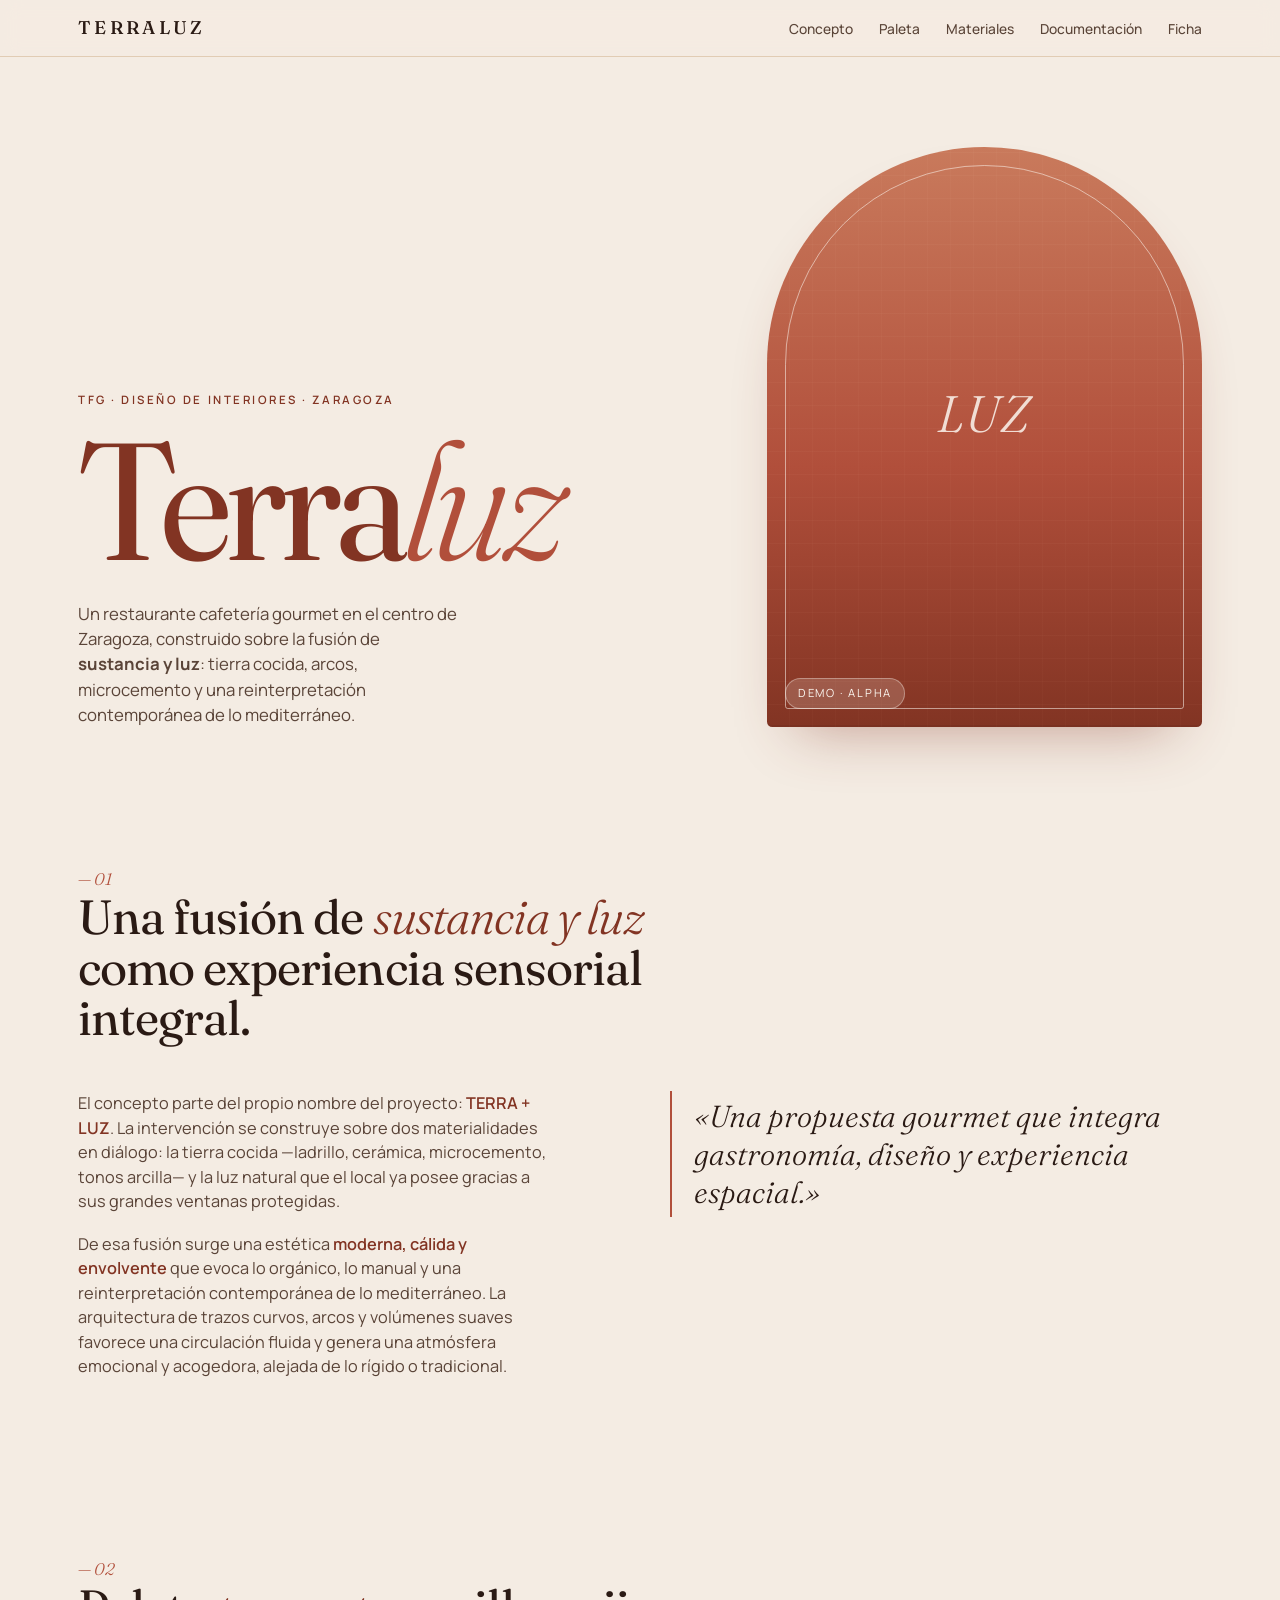
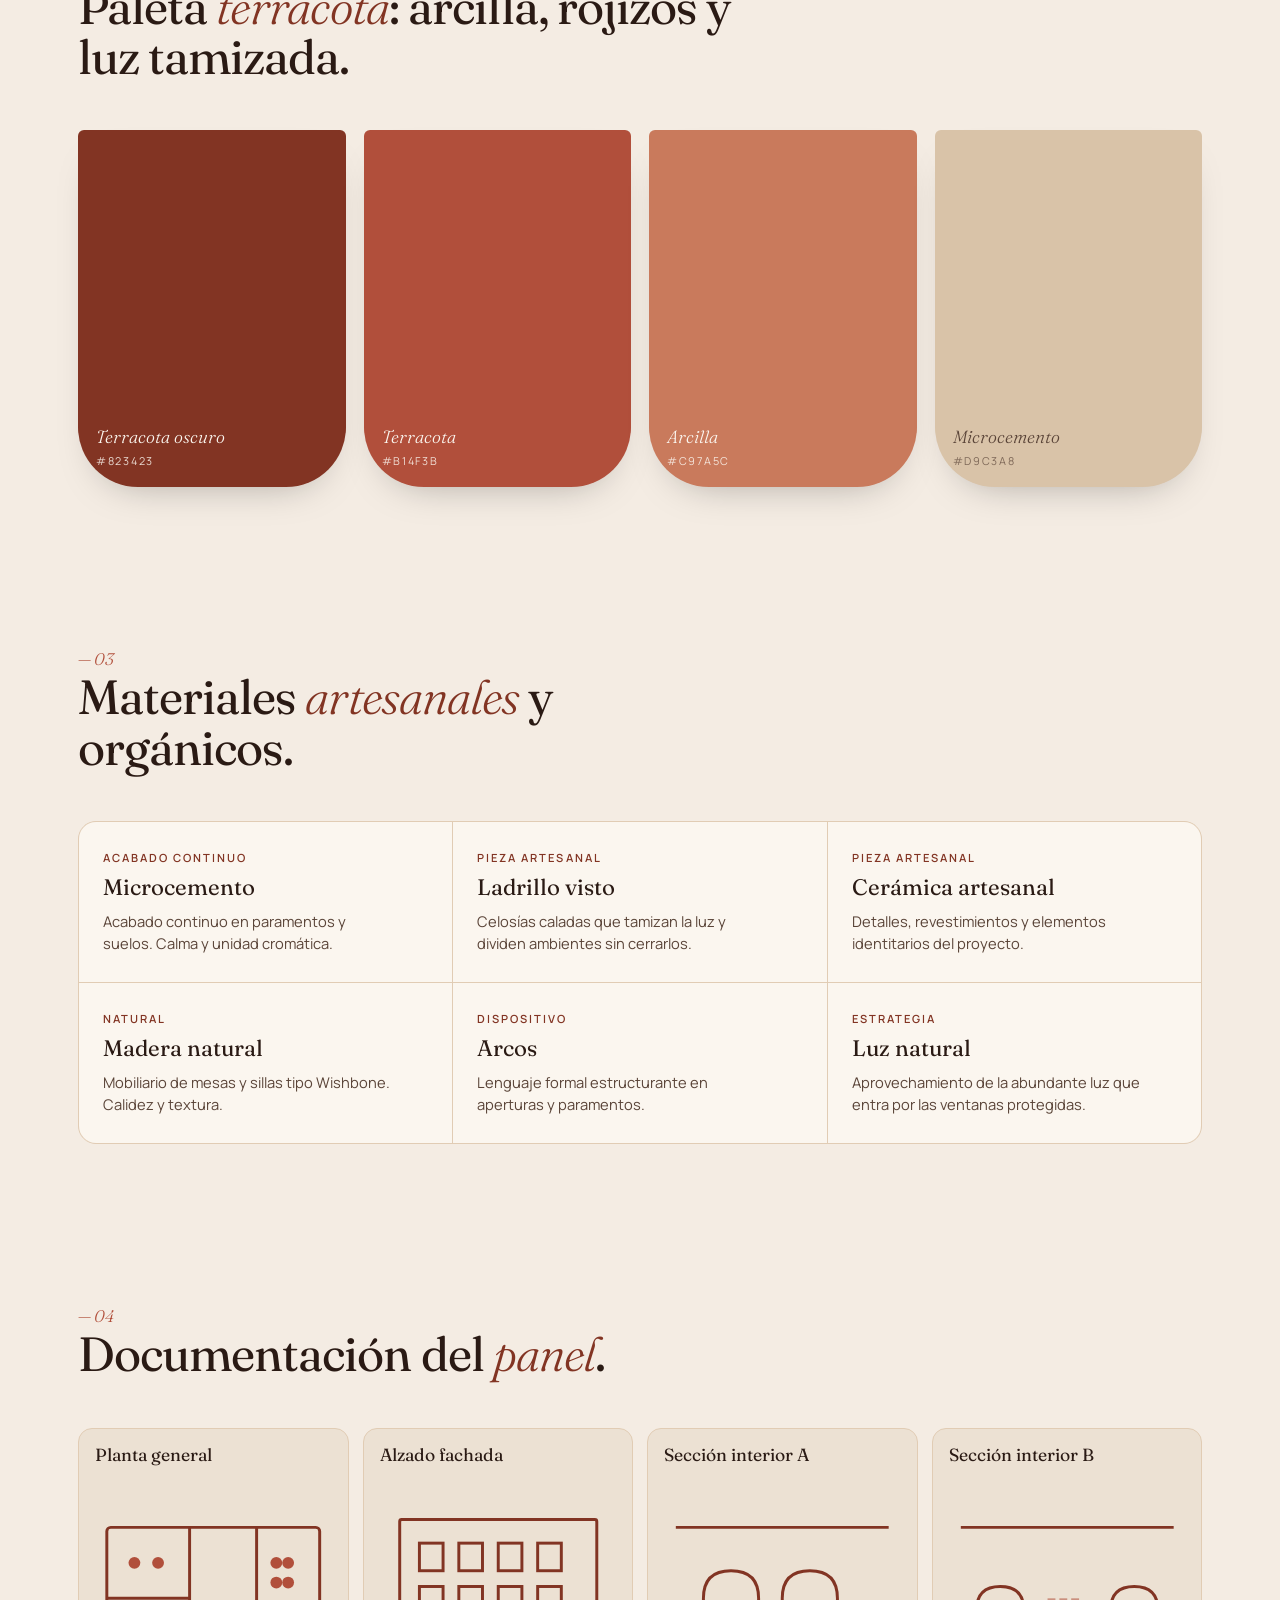
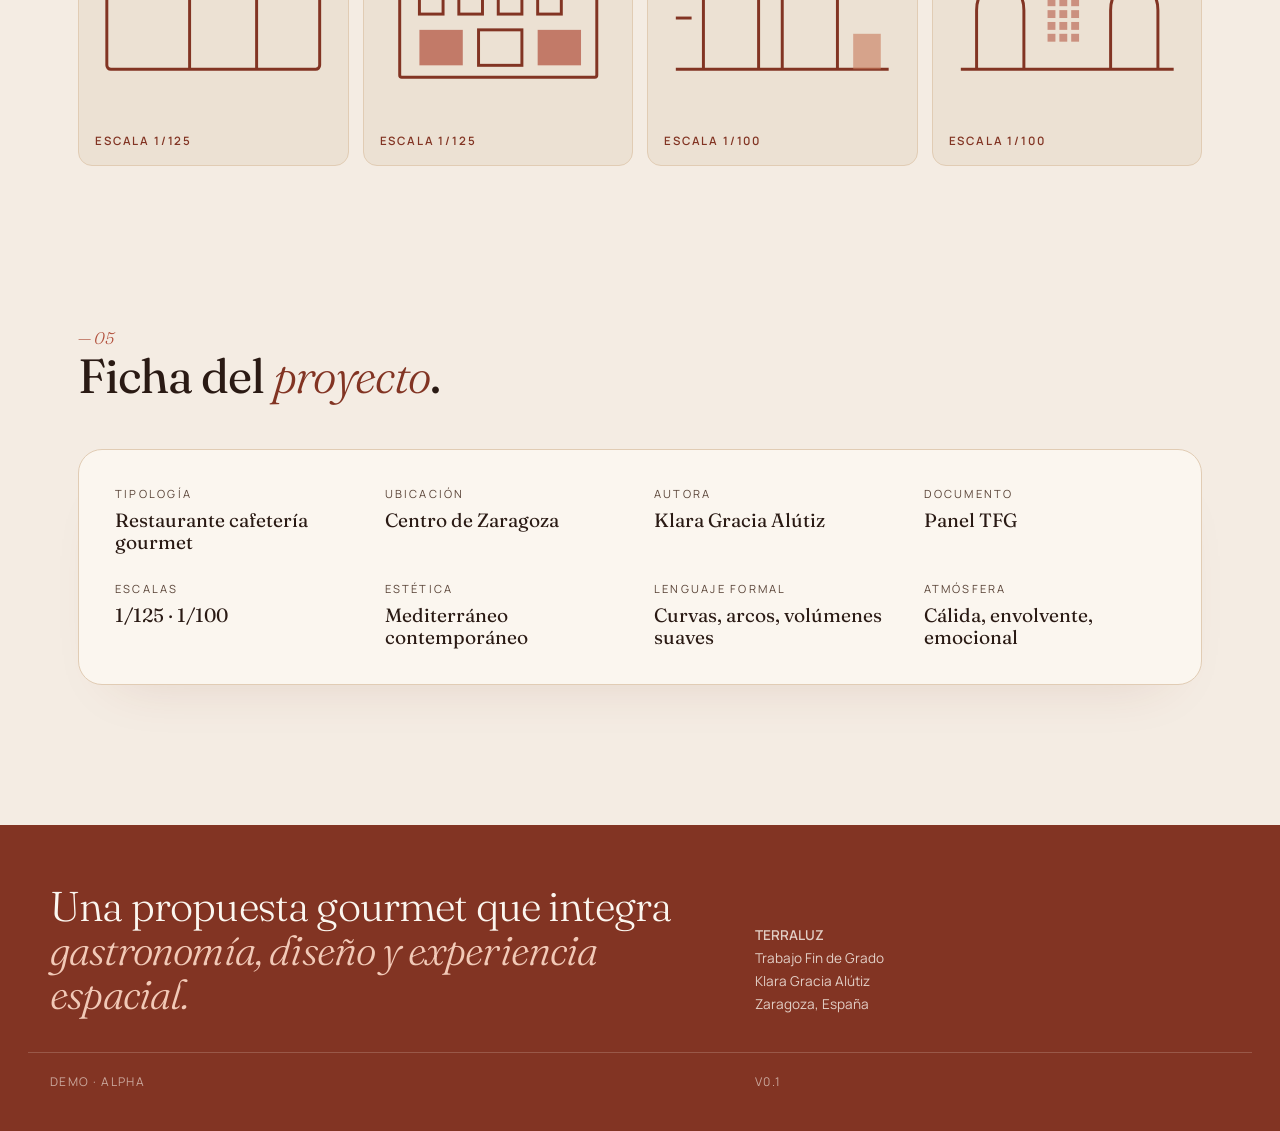
==== index.html @ ae85d013 "Create index.html" ====
<!doctype html>
<html lang="es">
<head>
<meta charset="utf-8" />
<meta name="viewport" content="width=device-width,initial-scale=1" />
<title>TERRALUZ — Restaurante cafetería gourmet · Zaragoza</title>
<link rel="preconnect" href="https://fonts.googleapis.com">
<link rel="preconnect" href="https://fonts.gstatic.com" crossorigin>
<link href="https://fonts.googleapis.com/css2?family=Fraunces:opsz,wght,SOFT@9..144,300..900,30..100&family=Manrope:wght@300..700&display=swap" rel="stylesheet">
<style>
  :root{
    --bg: #f4ece3;
    --bg-2: #ece1d3;
    --paper: #fbf6ef;
    --terracota: #b14f3b;
    --terracota-dark: #823423;
    --arcilla: #c97a5c;
    --beige: #d9c3a8;
    --tinta: #2a1a14;
    --tinta-soft: #5a4438;
    --linea: #e1ccb4;
    --madera: #a07550;
  }
  *{box-sizing:border-box;margin:0;padding:0}
  html,body{background:var(--bg);color:var(--tinta);font-family:'Manrope',sans-serif;line-height:1.5;-webkit-font-smoothing:antialiased}
  body{
    background:
      radial-gradient(1100px 600px at 85% -10%, rgba(177,79,59,.18), transparent 60%),
      radial-gradient(900px 600px at -10% 110%, rgba(201,122,92,.22), transparent 55%),
      var(--bg);
    min-height:100vh;
  }
  .display{font-family:'Fraunces',serif;font-optical-sizing:auto;font-weight:400;letter-spacing:-0.01em}
  .eyebrow{font-family:'Manrope',sans-serif;text-transform:uppercase;letter-spacing:.22em;font-size:.72rem;color:var(--terracota-dark);font-weight:600}
 
  /* ---------- NAV ---------- */
  nav{
    position:sticky;top:0;z-index:20;
    backdrop-filter:saturate(140%) blur(10px);
    background:rgba(244,236,227,.7);
    border-bottom:1px solid var(--linea);
  }
  nav .row{
    max-width:1180px;margin:0 auto;padding:14px 28px;
    display:flex;align-items:center;justify-content:space-between;gap:24px;
  }
  nav .mark{font-family:'Fraunces',serif;font-weight:500;font-size:1.15rem;letter-spacing:.18em}
  nav ul{display:flex;list-style:none;gap:26px;flex-wrap:wrap}
  nav a{color:var(--tinta-soft);text-decoration:none;font-size:.86rem;font-weight:500;transition:color .2s}
  nav a:hover{color:var(--terracota-dark)}
 
  /* ---------- HERO ---------- */
  header.hero{
    max-width:1180px;margin:0 auto;padding:90px 28px 60px;
    display:grid;grid-template-columns:1.3fr .9fr;gap:60px;align-items:end;
  }
  header.hero .left .eyebrow{margin-bottom:18px;display:inline-block}
  header.hero h1{
    font-family:'Fraunces',serif;
    font-variation-settings:"opsz" 144,"SOFT" 30;
    font-weight:400;
    font-size:clamp(4.2rem, 13vw, 11rem);
    line-height:.88;
    letter-spacing:-0.03em;
    color:var(--terracota-dark);
  }
  header.hero h1 .italic{font-style:italic;font-weight:300;color:var(--terracota)}
  header.hero p.lead{
    margin-top:28px;max-width:38ch;color:var(--tinta-soft);font-size:1.05rem;
  }
  header.hero .right{position:relative;min-height:340px}
  /* Decorative arch */
  .arch{
    width:100%;aspect-ratio: 3/4;
    background: linear-gradient(180deg, var(--arcilla) 0%, var(--terracota) 55%, var(--terracota-dark) 100%);
    border-radius: 999px 999px 24px 24px;
    position:relative;
    box-shadow: 0 30px 60px -30px rgba(130,52,35,.45), inset 0 -2px 0 rgba(0,0,0,.06);
    overflow:hidden;
  }
  .arch::before{
    content:"";position:absolute;inset:18px;
    border:1.5px solid rgba(251,246,239,.55);
    border-radius: 999px 999px 14px 14px;
  }
  .arch::after{
    content:"LUZ";position:absolute;left:50%;top:46%;transform:translate(-50%,-50%);
    font-family:'Fraunces',serif;font-style:italic;font-weight:300;
    font-size:clamp(2.4rem, 4vw, 3.2rem);color:rgba(251,246,239,.85);letter-spacing:.04em;
  }
  .arch .grid-lines{
    position:absolute;inset:0;
    background-image:
      repeating-linear-gradient(0deg, transparent 0 22px, rgba(251,246,239,.08) 22px 23px),
      repeating-linear-gradient(90deg, transparent 0 22px, rgba(251,246,239,.06) 22px 23px);
    mix-blend-mode: soft-light;
    border-radius: inherit;
  }
  .arch .pill{
    position:absolute;left:18px;bottom:18px;
    background:rgba(251,246,239,.18);
    border:1px solid rgba(251,246,239,.35);
    color:#fbf6ef;
    padding:6px 12px;border-radius:999px;
    font-size:.7rem;letter-spacing:.16em;text-transform:uppercase;
  }
 
  /* ---------- SECTION BASE ---------- */
  section{max-width:1180px;margin:0 auto;padding:80px 28px;position:relative}
  section h2{
    font-family:'Fraunces',serif;font-weight:400;
    font-size:clamp(2rem,4vw,3rem);line-height:1.05;letter-spacing:-0.02em;
    color:var(--tinta);max-width:22ch;
  }
  section h2 em{font-style:italic;color:var(--terracota-dark);font-weight:300}
  .section-head{display:flex;justify-content:space-between;align-items:flex-end;gap:40px;margin-bottom:48px;flex-wrap:wrap}
  .section-head .num{font-family:'Fraunces',serif;font-style:italic;font-weight:300;color:var(--terracota);font-size:1.05rem}
 
  /* ---------- CONCEPT ---------- */
  .concept{display:grid;grid-template-columns:1fr 1fr;gap:60px;align-items:start}
  .concept .body p{color:var(--tinta-soft);font-size:1.02rem;margin-bottom:18px;max-width:48ch}
  .concept .body p .hl{color:var(--terracota-dark);font-weight:600}
  .concept .quote{
    border-left:2px solid var(--terracota);
    padding:6px 22px;
    font-family:'Fraunces',serif;font-style:italic;font-weight:300;
    font-size:clamp(1.4rem,2.4vw,1.9rem);line-height:1.25;color:var(--tinta);
  }
 
  /* ---------- PALETTE ---------- */
  .palette{display:grid;grid-template-columns:repeat(4,1fr);gap:18px;margin-top:8px}
  .swatch{
    aspect-ratio:3/4;border-radius:6px 6px 60px 60px;
    display:flex;flex-direction:column;justify-content:flex-end;
    padding:18px;color:#fbf6ef;
    box-shadow:0 18px 40px -24px rgba(0,0,0,.35);
    position:relative;overflow:hidden;
  }
  .swatch .label{font-family:'Fraunces',serif;font-style:italic;font-weight:300;font-size:1.1rem;line-height:1.1}
  .swatch .hex{font-family:'Manrope',monospace;font-size:.68rem;letter-spacing:.16em;text-transform:uppercase;opacity:.85;margin-top:6px}
  .sw-1{background:#823423}
  .sw-2{background:#b14f3b}
  .sw-3{background:#c97a5c;color:#fbf6ef}
  .sw-4{background:#d9c3a8;color:#5a4438}
  .sw-5{background:#a07550}
  .sw-4 .hex{opacity:.7}
 
  /* ---------- MATERIALS LIST ---------- */
  .materials{display:grid;grid-template-columns:repeat(3,1fr);gap:1px;background:var(--linea);border:1px solid var(--linea);border-radius:18px;overflow:hidden;margin-top:10px}
  .mat{background:var(--paper);padding:28px 24px;display:flex;flex-direction:column;gap:8px;min-height:160px}
  .mat .tag{font-family:'Manrope',sans-serif;font-size:.7rem;letter-spacing:.18em;text-transform:uppercase;color:var(--terracota-dark);font-weight:600}
  .mat .name{font-family:'Fraunces',serif;font-size:1.4rem;line-height:1.1;color:var(--tinta)}
  .mat .desc{color:var(--tinta-soft);font-size:.92rem;margin-top:auto;max-width:32ch}
 
  /* ---------- INFO CARD ---------- */
  .infocard{
    background:var(--paper);border:1px solid var(--linea);border-radius:24px;
    padding:36px 36px;display:grid;grid-template-columns:repeat(4,1fr);gap:28px;
    box-shadow:0 30px 60px -40px rgba(130,52,35,.18);
  }
  .infocard .item .key{font-size:.7rem;letter-spacing:.2em;text-transform:uppercase;color:var(--tinta-soft);margin-bottom:6px}
  .infocard .item .val{font-family:'Fraunces',serif;font-size:1.2rem;color:var(--tinta);line-height:1.15}
 
  /* ---------- PIECES PREVIEW ---------- */
  .pieces{display:grid;grid-template-columns:repeat(4,1fr);gap:14px}
  .piece{
    aspect-ratio:4/5;border-radius:14px;background:var(--bg-2);
    border:1px solid var(--linea);
    display:flex;flex-direction:column;justify-content:space-between;
    padding:16px;color:var(--tinta-soft);
    transition:transform .25s ease, box-shadow .25s ease;
  }
  .piece:hover{transform:translateY(-2px);box-shadow:0 18px 40px -28px rgba(130,52,35,.4)}
  .piece .scale{font-family:'Manrope',monospace;font-size:.72rem;letter-spacing:.16em;color:var(--terracota-dark);font-weight:600}
  .piece .title{font-family:'Fraunces',serif;font-size:1.1rem;color:var(--tinta);line-height:1.15}
  .piece svg{width:100%;flex:1;align-self:center;display:block;margin:8px 0}
 
  /* ---------- FOOTER ---------- */
  footer{
    margin-top:60px;
    background:var(--terracota-dark);color:#fbf6ef;
    padding:60px 28px 40px;
  }
  footer .inner{max-width:1180px;margin:0 auto;display:grid;grid-template-columns:1.4fr 1fr;gap:40px;align-items:end}
  footer h3{font-family:'Fraunces',serif;font-weight:300;font-size:clamp(1.8rem,3.4vw,2.6rem);line-height:1.05;letter-spacing:-0.02em}
  footer h3 em{font-style:italic;color:#f1c9b7}
  footer .meta{font-size:.85rem;opacity:.8;line-height:1.7}
  footer .meta strong{color:#fbf6ef;font-weight:600}
  footer hr{border:0;border-top:1px solid rgba(251,246,239,.18);margin:36px 0 20px}
  footer .colofon{display:flex;justify-content:space-between;font-size:.75rem;opacity:.6;letter-spacing:.12em;text-transform:uppercase}
 
  /* ---------- RESPONSIVE ---------- */
  @media (max-width:880px){
    header.hero{grid-template-columns:1fr;gap:40px;padding-top:60px}
    .concept{grid-template-columns:1fr;gap:32px}
    .palette{grid-template-columns:repeat(2,1fr)}
    .materials{grid-template-columns:1fr}
    .infocard{grid-template-columns:repeat(2,1fr)}
    .pieces{grid-template-columns:repeat(2,1fr)}
    footer .inner{grid-template-columns:1fr}
  }
</style>
</head>
<body>
 
<nav>
  <div class="row">
    <div class="mark">TERRALUZ</div>
    <ul>
      <li><a href="#concepto">Concepto</a></li>
      <li><a href="#paleta">Paleta</a></li>
      <li><a href="#materiales">Materiales</a></li>
      <li><a href="#piezas">Documentación</a></li>
      <li><a href="#info">Ficha</a></li>
    </ul>
  </div>
</nav>
 
<header class="hero">
  <div class="left">
    <span class="eyebrow">TFG · Diseño de interiores · Zaragoza</span>
    <h1>Terra<span class="italic">luz</span></h1>
    <p class="lead">Un restaurante cafetería gourmet en el centro de Zaragoza, construido sobre la fusión de <strong>sustancia y luz</strong>: tierra cocida, arcos, microcemento y una reinterpretación contemporánea de lo mediterráneo.</p>
  </div>
  <div class="right">
    <div class="arch">
      <div class="grid-lines"></div>
      <span class="pill">demo · alpha</span>
    </div>
  </div>
</header>
 
<section id="concepto">
  <div class="section-head">
    <div>
      <div class="num">— 01</div>
      <h2>Una fusión de <em>sustancia y luz</em> como experiencia sensorial integral.</h2>
    </div>
  </div>
  <div class="concept">
    <div class="body">
      <p>El concepto parte del propio nombre del proyecto: <span class="hl">TERRA + LUZ</span>. La intervención se construye sobre dos materialidades en diálogo: la tierra cocida —ladrillo, cerámica, microcemento, tonos arcilla— y la luz natural que el local ya posee gracias a sus grandes ventanas protegidas.</p>
      <p>De esa fusión surge una estética <span class="hl">moderna, cálida y envolvente</span> que evoca lo orgánico, lo manual y una reinterpretación contemporánea de lo mediterráneo. La arquitectura de trazos curvos, arcos y volúmenes suaves favorece una circulación fluida y genera una atmósfera emocional y acogedora, alejada de lo rígido o tradicional.</p>
    </div>
    <div class="quote">
      «Una propuesta gourmet que integra gastronomía, diseño y experiencia espacial.»
    </div>
  </div>
</section>
 
<section id="paleta">
  <div class="section-head">
    <div>
      <div class="num">— 02</div>
      <h2>Paleta <em>terracota</em>: arcilla, rojizos y luz tamizada.</h2>
    </div>
  </div>
  <div class="palette">
    <div class="swatch sw-1"><div class="label">Terracota oscuro</div><div class="hex">#823423</div></div>
    <div class="swatch sw-2"><div class="label">Terracota</div><div class="hex">#B14F3B</div></div>
    <div class="swatch sw-3"><div class="label">Arcilla</div><div class="hex">#C97A5C</div></div>
    <div class="swatch sw-4"><div class="label">Microcemento</div><div class="hex">#D9C3A8</div></div>
  </div>
</section>
 
<section id="materiales">
  <div class="section-head">
    <div>
      <div class="num">— 03</div>
      <h2>Materiales <em>artesanales</em> y orgánicos.</h2>
    </div>
  </div>
  <div class="materials">
    <div class="mat">
      <span class="tag">Acabado continuo</span>
      <div class="name">Microcemento</div>
      <div class="desc">Acabado continuo en paramentos y suelos. Calma y unidad cromática.</div>
    </div>
    <div class="mat">
      <span class="tag">Pieza artesanal</span>
      <div class="name">Ladrillo visto</div>
      <div class="desc">Celosías caladas que tamizan la luz y dividen ambientes sin cerrarlos.</div>
    </div>
    <div class="mat">
      <span class="tag">Pieza artesanal</span>
      <div class="name">Cerámica artesanal</div>
      <div class="desc">Detalles, revestimientos y elementos identitarios del proyecto.</div>
    </div>
    <div class="mat">
      <span class="tag">Natural</span>
      <div class="name">Madera natural</div>
      <div class="desc">Mobiliario de mesas y sillas tipo Wishbone. Calidez y textura.</div>
    </div>
    <div class="mat">
      <span class="tag">Dispositivo</span>
      <div class="name">Arcos</div>
      <div class="desc">Lenguaje formal estructurante en aperturas y paramentos.</div>
    </div>
    <div class="mat">
      <span class="tag">Estrategia</span>
      <div class="name">Luz natural</div>
      <div class="desc">Aprovechamiento de la abundante luz que entra por las ventanas protegidas.</div>
    </div>
  </div>
</section>
 
<section id="piezas">
  <div class="section-head">
    <div>
      <div class="num">— 04</div>
      <h2>Documentación del <em>panel</em>.</h2>
    </div>
  </div>
  <div class="pieces">
    <div class="piece">
      <div class="title">Planta general</div>
      <svg viewBox="0 0 120 100" fill="none" stroke="#823423" stroke-width="1.5">
        <rect x="6" y="14" width="108" height="72" rx="2"/>
        <line x1="48" y1="14" x2="48" y2="86"/>
        <line x1="82" y1="14" x2="82" y2="86"/>
        <line x1="6" y1="50" x2="48" y2="50"/>
        <circle cx="92" cy="32" r="3" fill="#b14f3b" stroke="none"/>
        <circle cx="98" cy="32" r="3" fill="#b14f3b" stroke="none"/>
        <circle cx="92" cy="42" r="3" fill="#b14f3b" stroke="none"/>
        <circle cx="98" cy="42" r="3" fill="#b14f3b" stroke="none"/>
        <circle cx="20" cy="32" r="3" fill="#b14f3b" stroke="none"/>
        <circle cx="32" cy="32" r="3" fill="#b14f3b" stroke="none"/>
      </svg>
      <div class="scale">ESCALA 1/125</div>
    </div>
    <div class="piece">
      <div class="title">Alzado fachada</div>
      <svg viewBox="0 0 120 100" fill="none" stroke="#823423" stroke-width="1.5">
        <rect x="10" y="10" width="100" height="80" rx="1"/>
        <rect x="20" y="22" width="12" height="14"/>
        <rect x="40" y="22" width="12" height="14"/>
        <rect x="60" y="22" width="12" height="14"/>
        <rect x="80" y="22" width="12" height="14"/>
        <rect x="20" y="44" width="12" height="14"/>
        <rect x="40" y="44" width="12" height="14"/>
        <rect x="60" y="44" width="12" height="14"/>
        <rect x="80" y="44" width="12" height="14"/>
        <rect x="20" y="66" width="22" height="18" fill="#b14f3b" stroke="none" opacity=".7"/>
        <rect x="50" y="66" width="22" height="18"/>
        <rect x="80" y="66" width="22" height="18" fill="#b14f3b" stroke="none" opacity=".7"/>
      </svg>
      <div class="scale">ESCALA 1/125</div>
    </div>
    <div class="piece">
      <div class="title">Sección interior A</div>
      <svg viewBox="0 0 120 100" fill="none" stroke="#823423" stroke-width="1.5">
        <line x1="6" y1="86" x2="114" y2="86"/>
        <line x1="6" y1="14" x2="114" y2="14"/>
        <path d="M 20 86 L 20 50 Q 20 36 34 36 Q 48 36 48 50 L 48 86"/>
        <path d="M 60 86 L 60 50 Q 60 36 74 36 Q 88 36 88 50 L 88 86"/>
        <line x1="6" y1="60" x2="14" y2="60"/>
        <rect x="96" y="68" width="14" height="18" fill="#c97a5c" stroke="none" opacity=".6"/>
      </svg>
      <div class="scale">ESCALA 1/100</div>
    </div>
    <div class="piece">
      <div class="title">Sección interior B</div>
      <svg viewBox="0 0 120 100" fill="none" stroke="#823423" stroke-width="1.5">
        <line x1="6" y1="86" x2="114" y2="86"/>
        <line x1="6" y1="14" x2="114" y2="14"/>
        <path d="M 14 86 L 14 56 Q 14 44 26 44 Q 38 44 38 56 L 38 86"/>
        <g fill="#b14f3b" stroke="none" opacity=".55">
          <rect x="50" y="50" width="4" height="4"/>
          <rect x="56" y="50" width="4" height="4"/>
          <rect x="62" y="50" width="4" height="4"/>
          <rect x="50" y="56" width="4" height="4"/>
          <rect x="56" y="56" width="4" height="4"/>
          <rect x="62" y="56" width="4" height="4"/>
          <rect x="50" y="62" width="4" height="4"/>
          <rect x="56" y="62" width="4" height="4"/>
          <rect x="62" y="62" width="4" height="4"/>
          <rect x="50" y="68" width="4" height="4"/>
          <rect x="56" y="68" width="4" height="4"/>
          <rect x="62" y="68" width="4" height="4"/>
        </g>
        <path d="M 82 86 L 82 56 Q 82 44 94 44 Q 106 44 106 56 L 106 86"/>
      </svg>
      <div class="scale">ESCALA 1/100</div>
    </div>
  </div>
</section>
 
<section id="info">
  <div class="section-head">
    <div>
      <div class="num">— 05</div>
      <h2>Ficha del <em>proyecto</em>.</h2>
    </div>
  </div>
  <div class="infocard">
    <div class="item"><div class="key">Tipología</div><div class="val">Restaurante cafetería gourmet</div></div>
    <div class="item"><div class="key">Ubicación</div><div class="val">Centro de Zaragoza</div></div>
    <div class="item"><div class="key">Autora</div><div class="val">Klara Gracia Alútiz</div></div>
    <div class="item"><div class="key">Documento</div><div class="val">Panel TFG</div></div>
    <div class="item"><div class="key">Escalas</div><div class="val">1/125 · 1/100</div></div>
    <div class="item"><div class="key">Estética</div><div class="val">Mediterráneo contemporáneo</div></div>
    <div class="item"><div class="key">Lenguaje formal</div><div class="val">Curvas, arcos, volúmenes suaves</div></div>
    <div class="item"><div class="key">Atmósfera</div><div class="val">Cálida, envolvente, emocional</div></div>
  </div>
</section>
 
<footer>
  <div class="inner">
    <h3>Una propuesta gourmet que integra <em>gastronomía, diseño y experiencia espacial.</em></h3>
    <div class="meta">
      <strong>TERRALUZ</strong><br>
      Trabajo Fin de Grado<br>
      Klara Gracia Alútiz<br>
      Zaragoza, España
    </div>
  </div>
  <hr>
  <div class="inner">
    <div class="colofon">Demo · Alpha</div>
    <div class="colofon" style="text-align:right">v0.1</div>
  </div>
</footer>
 
</body>
</html>
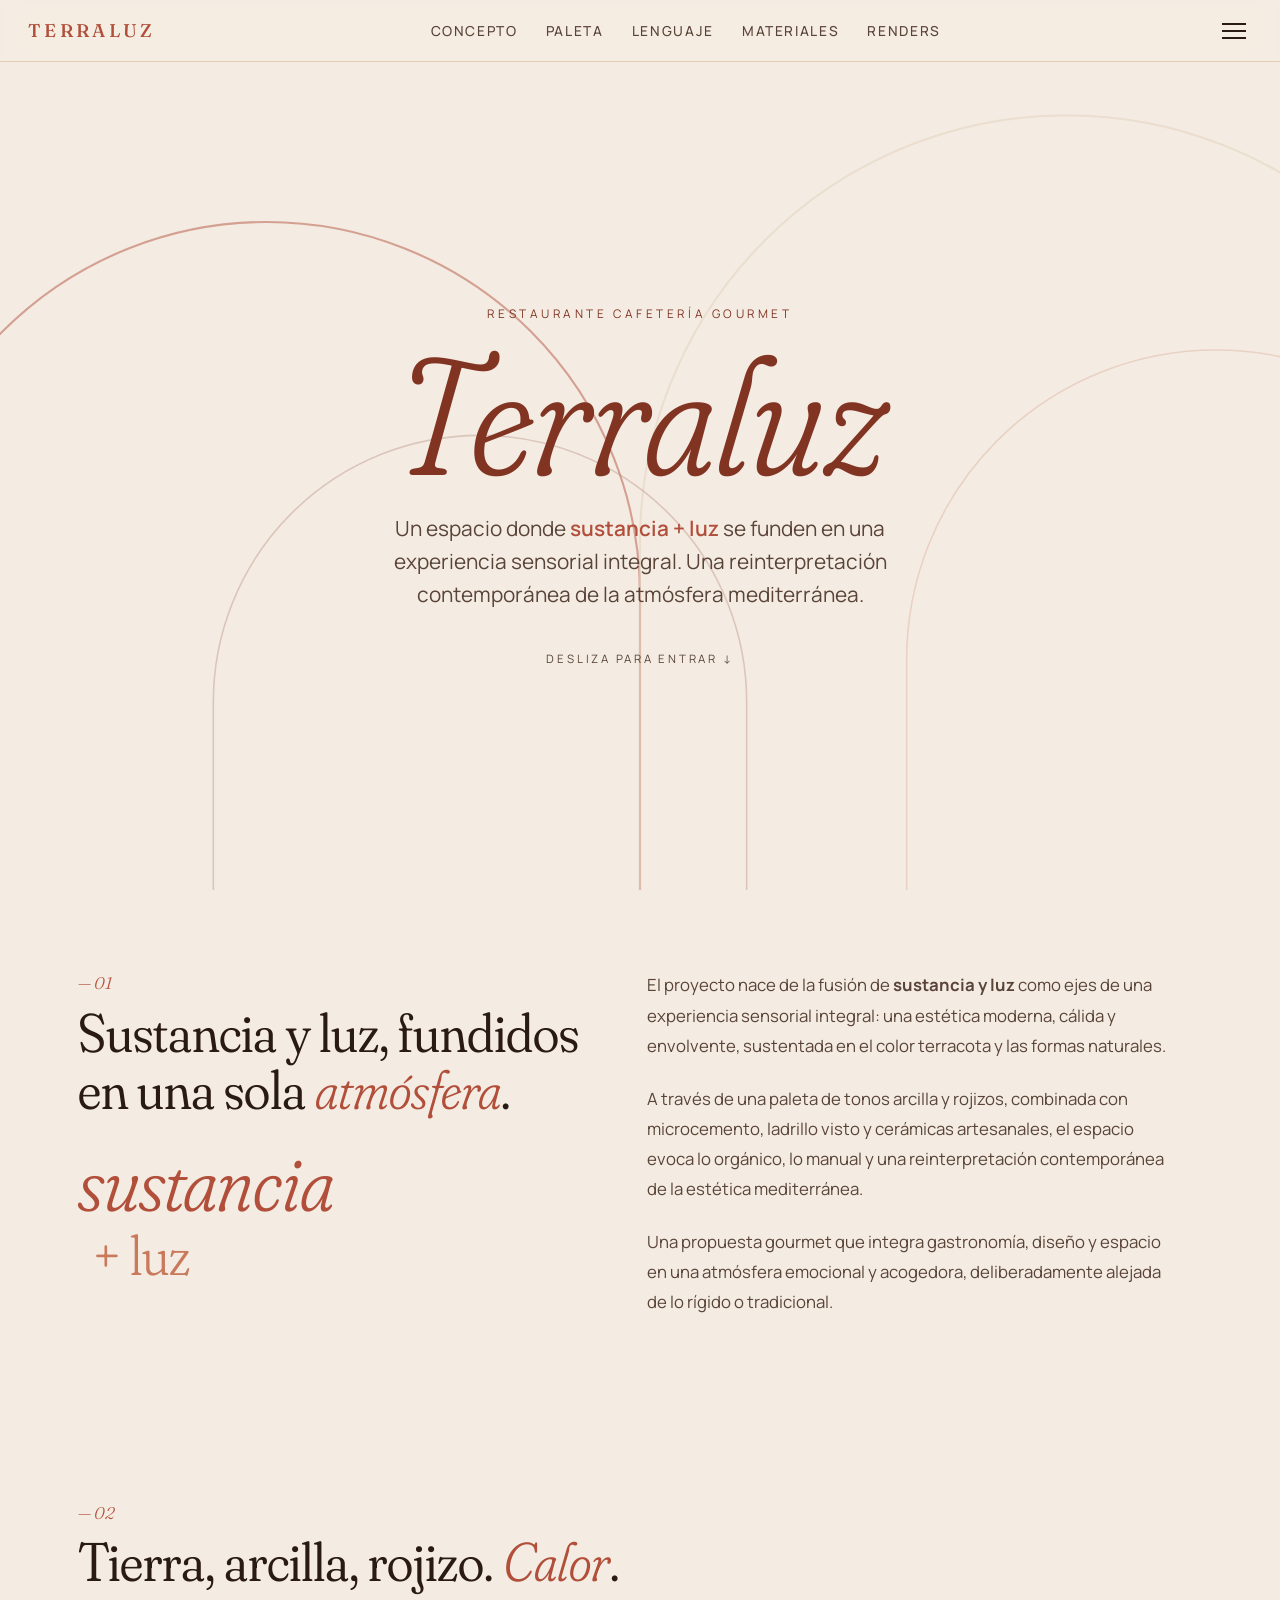
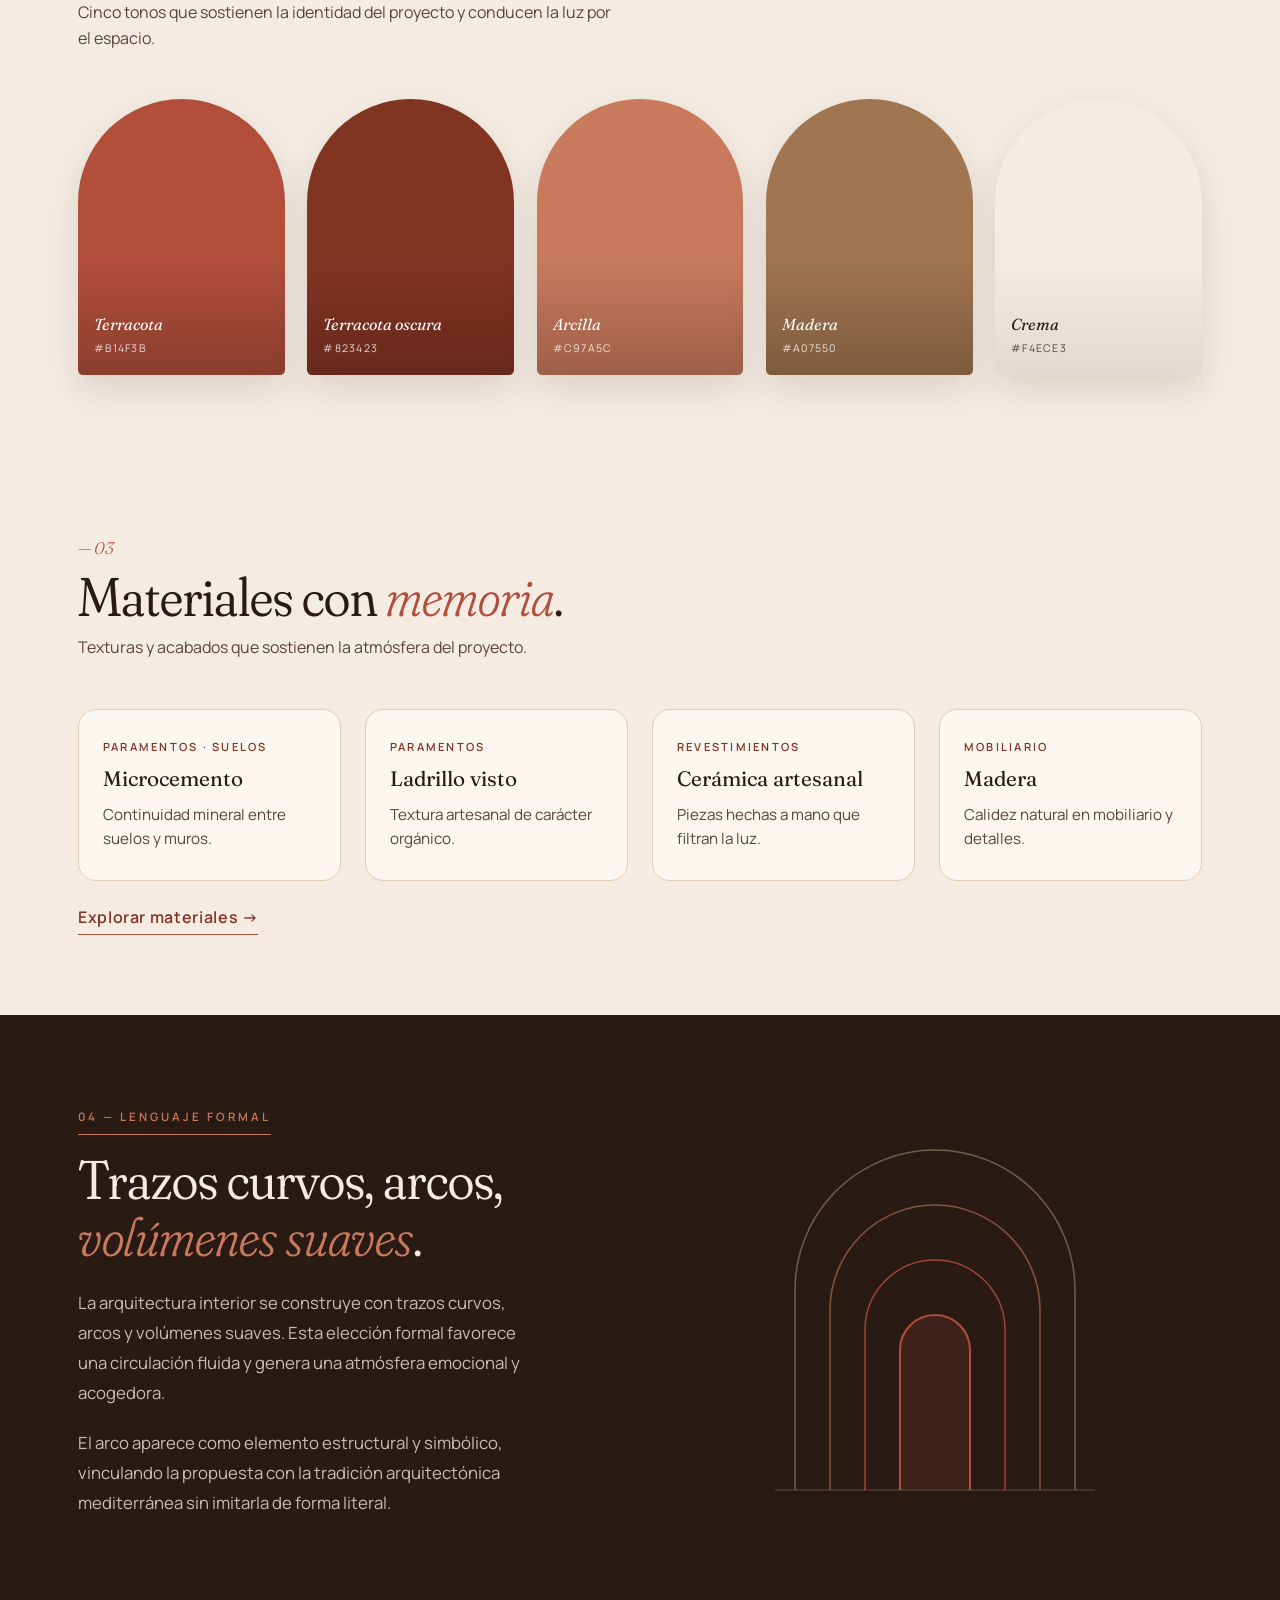
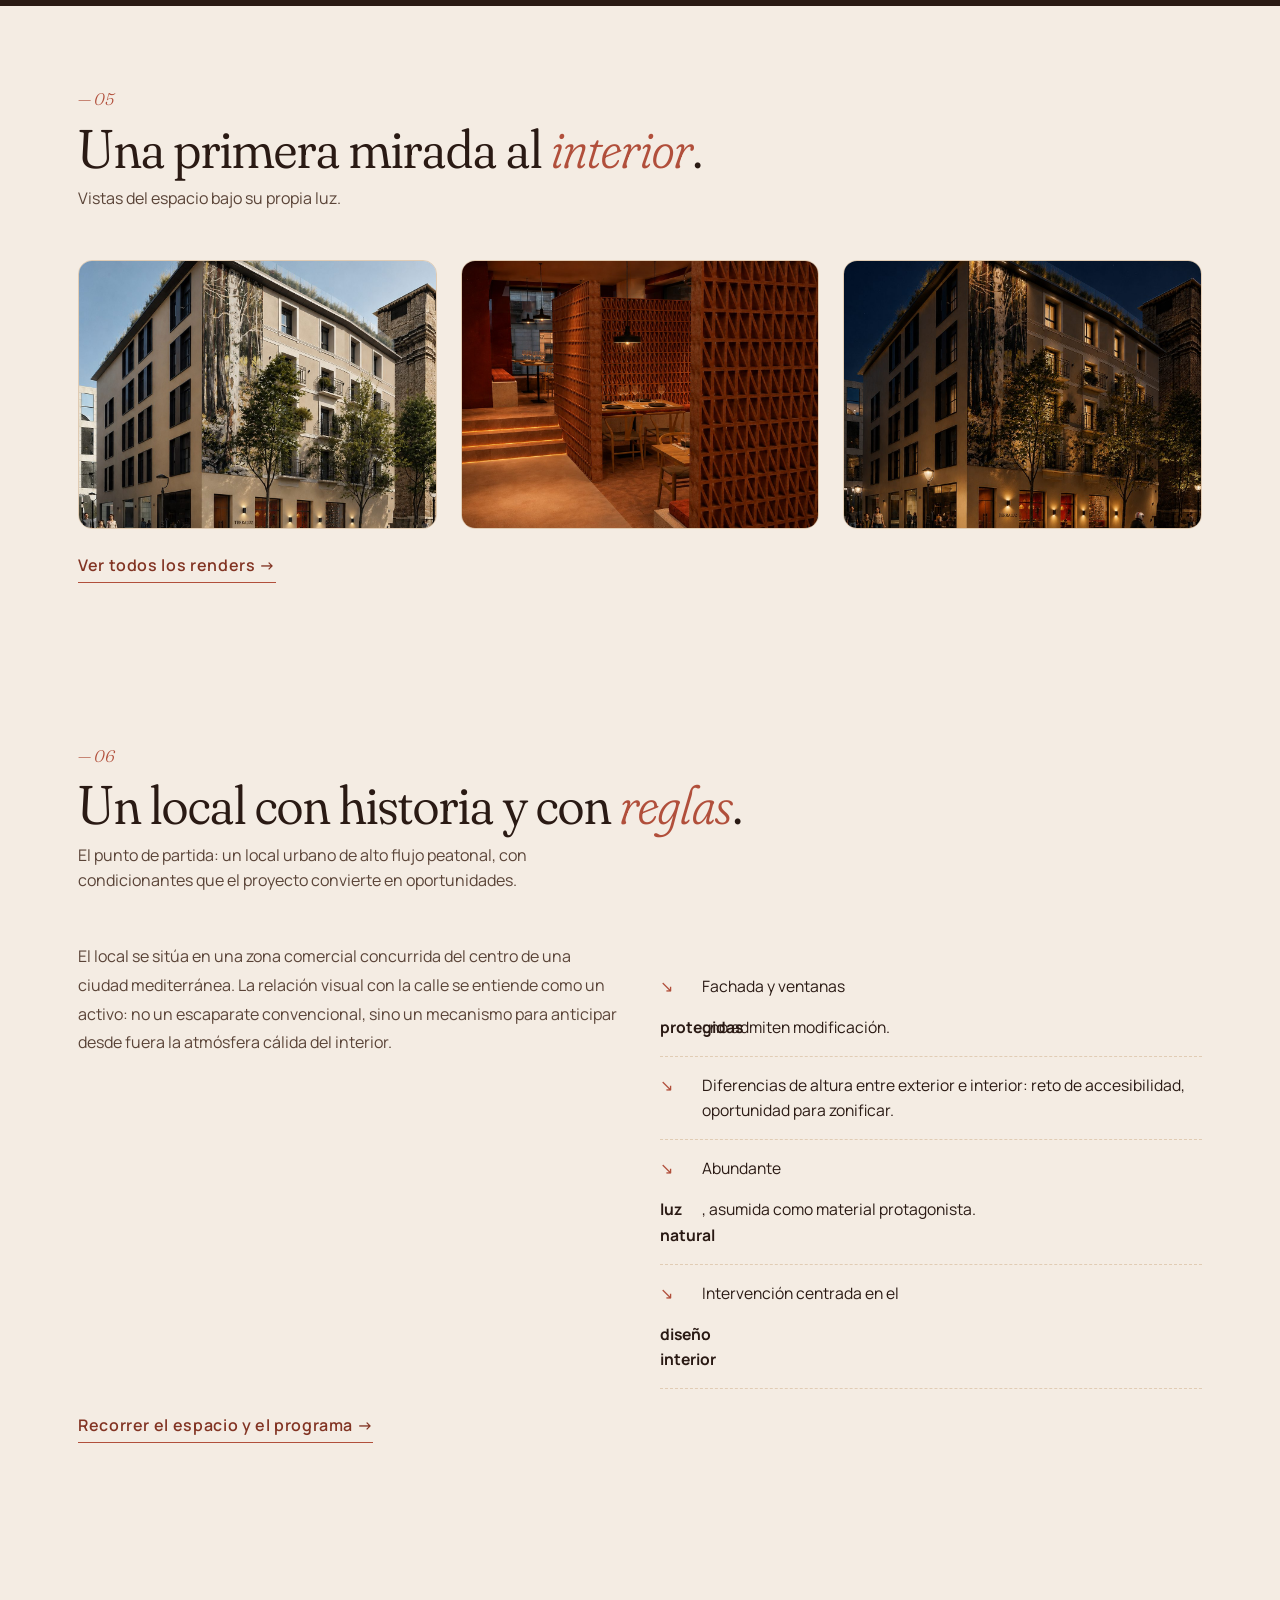
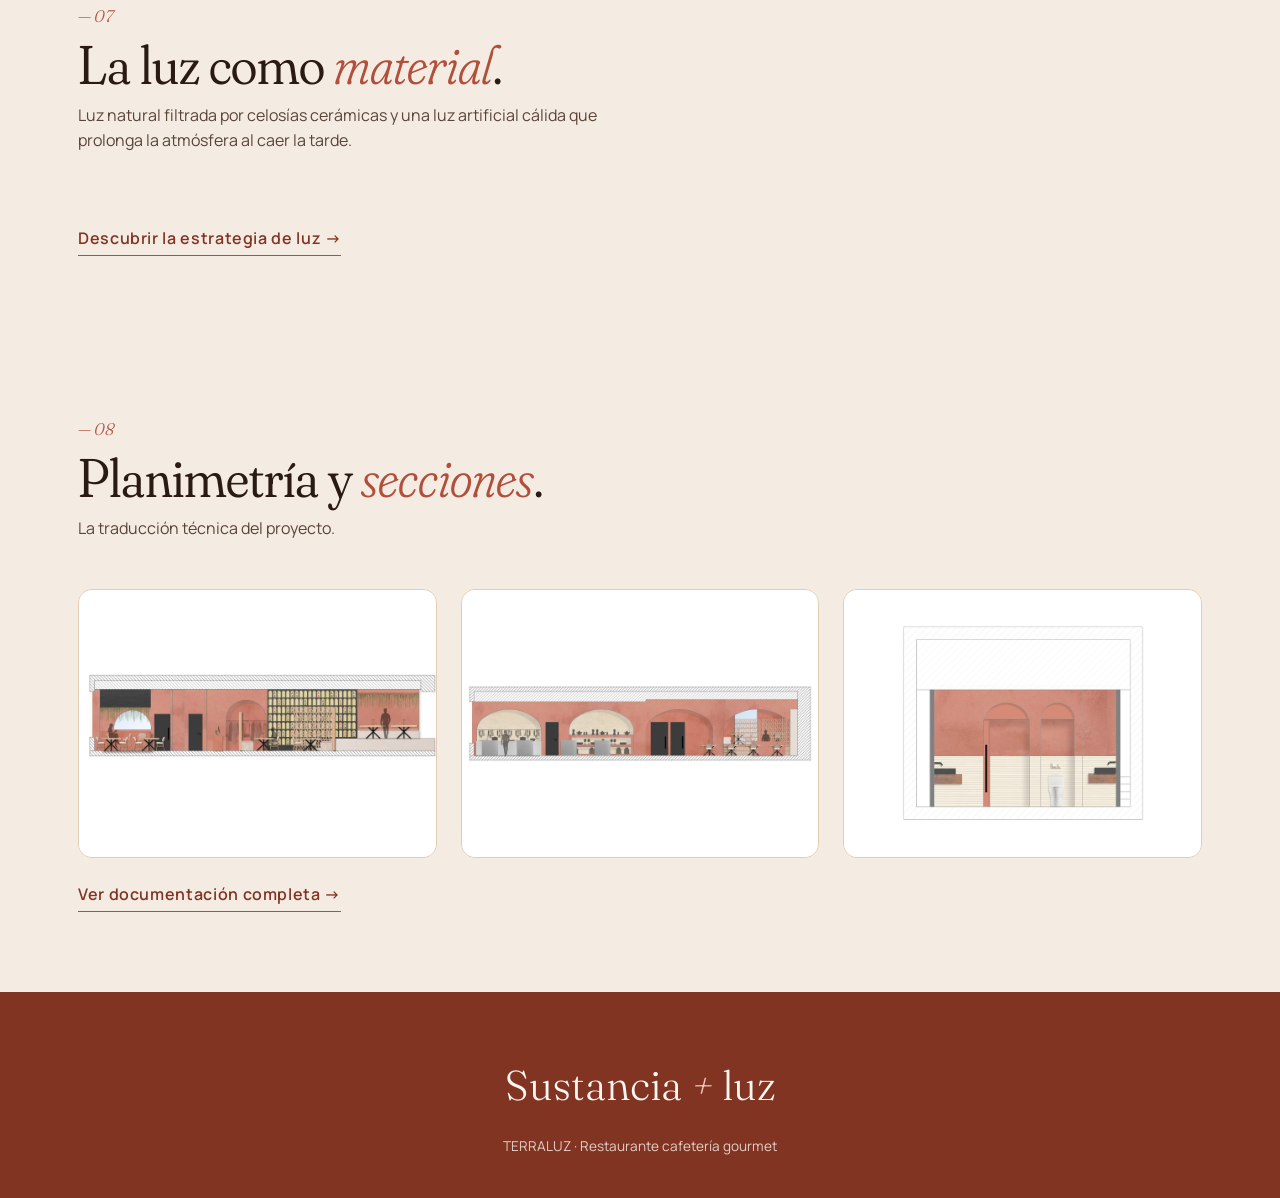
==== commit 1890c5bb: "Add files via upload" ====
--- a/index.html
+++ b/index.html
@@ -1,425 +1,260 @@
-<!doctype html>
+<!DOCTYPE html>
 <html lang="es">
 <head>
-<meta charset="utf-8" />
-<meta name="viewport" content="width=device-width,initial-scale=1" />
-<title>TERRALUZ — Restaurante cafetería gourmet · Zaragoza</title>
+<meta charset="UTF-8">
+<meta name="viewport" content="width=device-width, initial-scale=1.0">
+<title>TERRALUZ — Restaurante cafetería gourmet</title>
+<link rel="icon" type="image/png" href="favicon.png">
 <link rel="preconnect" href="https://fonts.googleapis.com">
 <link rel="preconnect" href="https://fonts.gstatic.com" crossorigin>
-<link href="https://fonts.googleapis.com/css2?family=Fraunces:opsz,wght,SOFT@9..144,300..900,30..100&family=Manrope:wght@300..700&display=swap" rel="stylesheet">
-<style>
-  :root{
-    --bg: #f4ece3;
-    --bg-2: #ece1d3;
-    --paper: #fbf6ef;
-    --terracota: #b14f3b;
-    --terracota-dark: #823423;
-    --arcilla: #c97a5c;
-    --beige: #d9c3a8;
-    --tinta: #2a1a14;
-    --tinta-soft: #5a4438;
-    --linea: #e1ccb4;
-    --madera: #a07550;
-  }
-  *{box-sizing:border-box;margin:0;padding:0}
-  html,body{background:var(--bg);color:var(--tinta);font-family:'Manrope',sans-serif;line-height:1.5;-webkit-font-smoothing:antialiased}
-  body{
-    background:
-      radial-gradient(1100px 600px at 85% -10%, rgba(177,79,59,.18), transparent 60%),
-      radial-gradient(900px 600px at -10% 110%, rgba(201,122,92,.22), transparent 55%),
-      var(--bg);
-    min-height:100vh;
-  }
-  .display{font-family:'Fraunces',serif;font-optical-sizing:auto;font-weight:400;letter-spacing:-0.01em}
-  .eyebrow{font-family:'Manrope',sans-serif;text-transform:uppercase;letter-spacing:.22em;font-size:.72rem;color:var(--terracota-dark);font-weight:600}
- 
-  /* ---------- NAV ---------- */
-  nav{
-    position:sticky;top:0;z-index:20;
-    backdrop-filter:saturate(140%) blur(10px);
-    background:rgba(244,236,227,.7);
-    border-bottom:1px solid var(--linea);
-  }
-  nav .row{
-    max-width:1180px;margin:0 auto;padding:14px 28px;
-    display:flex;align-items:center;justify-content:space-between;gap:24px;
-  }
-  nav .mark{font-family:'Fraunces',serif;font-weight:500;font-size:1.15rem;letter-spacing:.18em}
-  nav ul{display:flex;list-style:none;gap:26px;flex-wrap:wrap}
-  nav a{color:var(--tinta-soft);text-decoration:none;font-size:.86rem;font-weight:500;transition:color .2s}
-  nav a:hover{color:var(--terracota-dark)}
- 
-  /* ---------- HERO ---------- */
-  header.hero{
-    max-width:1180px;margin:0 auto;padding:90px 28px 60px;
-    display:grid;grid-template-columns:1.3fr .9fr;gap:60px;align-items:end;
-  }
-  header.hero .left .eyebrow{margin-bottom:18px;display:inline-block}
-  header.hero h1{
-    font-family:'Fraunces',serif;
-    font-variation-settings:"opsz" 144,"SOFT" 30;
-    font-weight:400;
-    font-size:clamp(4.2rem, 13vw, 11rem);
-    line-height:.88;
-    letter-spacing:-0.03em;
-    color:var(--terracota-dark);
-  }
-  header.hero h1 .italic{font-style:italic;font-weight:300;color:var(--terracota)}
-  header.hero p.lead{
-    margin-top:28px;max-width:38ch;color:var(--tinta-soft);font-size:1.05rem;
-  }
-  header.hero .right{position:relative;min-height:340px}
-  /* Decorative arch */
-  .arch{
-    width:100%;aspect-ratio: 3/4;
-    background: linear-gradient(180deg, var(--arcilla) 0%, var(--terracota) 55%, var(--terracota-dark) 100%);
-    border-radius: 999px 999px 24px 24px;
-    position:relative;
-    box-shadow: 0 30px 60px -30px rgba(130,52,35,.45), inset 0 -2px 0 rgba(0,0,0,.06);
-    overflow:hidden;
-  }
-  .arch::before{
-    content:"";position:absolute;inset:18px;
-    border:1.5px solid rgba(251,246,239,.55);
-    border-radius: 999px 999px 14px 14px;
-  }
-  .arch::after{
-    content:"LUZ";position:absolute;left:50%;top:46%;transform:translate(-50%,-50%);
-    font-family:'Fraunces',serif;font-style:italic;font-weight:300;
-    font-size:clamp(2.4rem, 4vw, 3.2rem);color:rgba(251,246,239,.85);letter-spacing:.04em;
-  }
-  .arch .grid-lines{
-    position:absolute;inset:0;
-    background-image:
-      repeating-linear-gradient(0deg, transparent 0 22px, rgba(251,246,239,.08) 22px 23px),
-      repeating-linear-gradient(90deg, transparent 0 22px, rgba(251,246,239,.06) 22px 23px);
-    mix-blend-mode: soft-light;
-    border-radius: inherit;
-  }
-  .arch .pill{
-    position:absolute;left:18px;bottom:18px;
-    background:rgba(251,246,239,.18);
-    border:1px solid rgba(251,246,239,.35);
-    color:#fbf6ef;
-    padding:6px 12px;border-radius:999px;
-    font-size:.7rem;letter-spacing:.16em;text-transform:uppercase;
-  }
- 
-  /* ---------- SECTION BASE ---------- */
-  section{max-width:1180px;margin:0 auto;padding:80px 28px;position:relative}
-  section h2{
-    font-family:'Fraunces',serif;font-weight:400;
-    font-size:clamp(2rem,4vw,3rem);line-height:1.05;letter-spacing:-0.02em;
-    color:var(--tinta);max-width:22ch;
-  }
-  section h2 em{font-style:italic;color:var(--terracota-dark);font-weight:300}
-  .section-head{display:flex;justify-content:space-between;align-items:flex-end;gap:40px;margin-bottom:48px;flex-wrap:wrap}
-  .section-head .num{font-family:'Fraunces',serif;font-style:italic;font-weight:300;color:var(--terracota);font-size:1.05rem}
- 
-  /* ---------- CONCEPT ---------- */
-  .concept{display:grid;grid-template-columns:1fr 1fr;gap:60px;align-items:start}
-  .concept .body p{color:var(--tinta-soft);font-size:1.02rem;margin-bottom:18px;max-width:48ch}
-  .concept .body p .hl{color:var(--terracota-dark);font-weight:600}
-  .concept .quote{
-    border-left:2px solid var(--terracota);
-    padding:6px 22px;
-    font-family:'Fraunces',serif;font-style:italic;font-weight:300;
-    font-size:clamp(1.4rem,2.4vw,1.9rem);line-height:1.25;color:var(--tinta);
-  }
- 
-  /* ---------- PALETTE ---------- */
-  .palette{display:grid;grid-template-columns:repeat(4,1fr);gap:18px;margin-top:8px}
-  .swatch{
-    aspect-ratio:3/4;border-radius:6px 6px 60px 60px;
-    display:flex;flex-direction:column;justify-content:flex-end;
-    padding:18px;color:#fbf6ef;
-    box-shadow:0 18px 40px -24px rgba(0,0,0,.35);
-    position:relative;overflow:hidden;
-  }
-  .swatch .label{font-family:'Fraunces',serif;font-style:italic;font-weight:300;font-size:1.1rem;line-height:1.1}
-  .swatch .hex{font-family:'Manrope',monospace;font-size:.68rem;letter-spacing:.16em;text-transform:uppercase;opacity:.85;margin-top:6px}
-  .sw-1{background:#823423}
-  .sw-2{background:#b14f3b}
-  .sw-3{background:#c97a5c;color:#fbf6ef}
-  .sw-4{background:#d9c3a8;color:#5a4438}
-  .sw-5{background:#a07550}
-  .sw-4 .hex{opacity:.7}
- 
-  /* ---------- MATERIALS LIST ---------- */
-  .materials{display:grid;grid-template-columns:repeat(3,1fr);gap:1px;background:var(--linea);border:1px solid var(--linea);border-radius:18px;overflow:hidden;margin-top:10px}
-  .mat{background:var(--paper);padding:28px 24px;display:flex;flex-direction:column;gap:8px;min-height:160px}
-  .mat .tag{font-family:'Manrope',sans-serif;font-size:.7rem;letter-spacing:.18em;text-transform:uppercase;color:var(--terracota-dark);font-weight:600}
-  .mat .name{font-family:'Fraunces',serif;font-size:1.4rem;line-height:1.1;color:var(--tinta)}
-  .mat .desc{color:var(--tinta-soft);font-size:.92rem;margin-top:auto;max-width:32ch}
- 
-  /* ---------- INFO CARD ---------- */
-  .infocard{
-    background:var(--paper);border:1px solid var(--linea);border-radius:24px;
-    padding:36px 36px;display:grid;grid-template-columns:repeat(4,1fr);gap:28px;
-    box-shadow:0 30px 60px -40px rgba(130,52,35,.18);
-  }
-  .infocard .item .key{font-size:.7rem;letter-spacing:.2em;text-transform:uppercase;color:var(--tinta-soft);margin-bottom:6px}
-  .infocard .item .val{font-family:'Fraunces',serif;font-size:1.2rem;color:var(--tinta);line-height:1.15}
- 
-  /* ---------- PIECES PREVIEW ---------- */
-  .pieces{display:grid;grid-template-columns:repeat(4,1fr);gap:14px}
-  .piece{
-    aspect-ratio:4/5;border-radius:14px;background:var(--bg-2);
-    border:1px solid var(--linea);
-    display:flex;flex-direction:column;justify-content:space-between;
-    padding:16px;color:var(--tinta-soft);
-    transition:transform .25s ease, box-shadow .25s ease;
-  }
-  .piece:hover{transform:translateY(-2px);box-shadow:0 18px 40px -28px rgba(130,52,35,.4)}
-  .piece .scale{font-family:'Manrope',monospace;font-size:.72rem;letter-spacing:.16em;color:var(--terracota-dark);font-weight:600}
-  .piece .title{font-family:'Fraunces',serif;font-size:1.1rem;color:var(--tinta);line-height:1.15}
-  .piece svg{width:100%;flex:1;align-self:center;display:block;margin:8px 0}
- 
-  /* ---------- FOOTER ---------- */
-  footer{
-    margin-top:60px;
-    background:var(--terracota-dark);color:#fbf6ef;
-    padding:60px 28px 40px;
-  }
-  footer .inner{max-width:1180px;margin:0 auto;display:grid;grid-template-columns:1.4fr 1fr;gap:40px;align-items:end}
-  footer h3{font-family:'Fraunces',serif;font-weight:300;font-size:clamp(1.8rem,3.4vw,2.6rem);line-height:1.05;letter-spacing:-0.02em}
-  footer h3 em{font-style:italic;color:#f1c9b7}
-  footer .meta{font-size:.85rem;opacity:.8;line-height:1.7}
-  footer .meta strong{color:#fbf6ef;font-weight:600}
-  footer hr{border:0;border-top:1px solid rgba(251,246,239,.18);margin:36px 0 20px}
-  footer .colofon{display:flex;justify-content:space-between;font-size:.75rem;opacity:.6;letter-spacing:.12em;text-transform:uppercase}
- 
-  /* ---------- RESPONSIVE ---------- */
-  @media (max-width:880px){
-    header.hero{grid-template-columns:1fr;gap:40px;padding-top:60px}
-    .concept{grid-template-columns:1fr;gap:32px}
-    .palette{grid-template-columns:repeat(2,1fr)}
-    .materials{grid-template-columns:1fr}
-    .infocard{grid-template-columns:repeat(2,1fr)}
-    .pieces{grid-template-columns:repeat(2,1fr)}
-    footer .inner{grid-template-columns:1fr}
-  }
-</style>
+<link href="https://fonts.googleapis.com/css2?family=Fraunces:opsz,wght,SOFT@9..144,300..900,0..100&family=Manrope:wght@300..700&display=swap" rel="stylesheet">
+<link rel="stylesheet" href="css/style.css">
 </head>
 <body>
- 
-<nav>
-  <div class="row">
-    <div class="mark">TERRALUZ</div>
+
+<nav class="nav">
+  <div class="brand">TERRALUZ</div>
+  <ul class="nav-links">
+    <li><a href="#concepto">Concepto</a></li>
+    <li><a href="#paleta">Paleta</a></li>
+    <li><a href="#lenguaje">Lenguaje</a></li>
+    <li><a href="materiales/index.html">Materiales</a></li>
+    <li><a href="renders/index.html">Renders</a></li>
+  </ul>
+  <button class="menu-btn" id="menu-open" aria-label="Abrir menú">
+    <span></span><span></span><span></span>
+  </button>
+</nav>
+
+<div class="menu-overlay" id="menu-overlay">
+  <button class="close-btn" id="menu-close" aria-label="Cerrar menú">&times;</button>
+  <div class="brand">TERRALUZ</div>
+
+  <div class="menu-group menu-group--sections">
+    <div class="menu-label">El relato — en esta página</div>
     <ul>
+      <li><a href="#inicio">Inicio</a></li>
       <li><a href="#concepto">Concepto</a></li>
-      <li><a href="#paleta">Paleta</a></li>
-      <li><a href="#materiales">Materiales</a></li>
-      <li><a href="#piezas">Documentación</a></li>
-      <li><a href="#info">Ficha</a></li>
+      <li><a href="#paleta">Paleta cromática</a></li>
+      <li><a href="#lenguaje">Lenguaje formal</a></li>
+      <li><a href="#contexto">Contexto</a></li>
     </ul>
   </div>
-</nav>
- 
-<header class="hero">
-  <div class="left">
-    <span class="eyebrow">TFG · Diseño de interiores · Zaragoza</span>
-    <h1>Terra<span class="italic">luz</span></h1>
-    <p class="lead">Un restaurante cafetería gourmet en el centro de Zaragoza, construido sobre la fusión de <strong>sustancia y luz</strong>: tierra cocida, arcos, microcemento y una reinterpretación contemporánea de lo mediterráneo.</p>
-  </div>
-  <div class="right">
-    <div class="arch">
-      <div class="grid-lines"></div>
-      <span class="pill">demo · alpha</span>
-    </div>
+
+  <div class="menu-group menu-group--pages">
+    <div class="menu-label">Secciones del proyecto</div>
+    <ul>
+      <li><a href="materiales/index.html">Materiales</a></li>
+      <li><a href="renders/index.html">Renders</a></li>
+      <li><a href="espacio/index.html">Espacio y programa</a></li>
+      <li><a href="iluminacion/index.html">Iluminación</a></li>
+      <li><a href="documentacion/index.html">Documentación</a></li>
+    </ul>
+  </div>
+</div>
+
+<!-- 1. HERO -->
+<header class="hero" id="inicio">
+  <svg class="arcos" viewBox="0 0 1200 800" preserveAspectRatio="xMidYMax slice" xmlns="http://www.w3.org/2000/svg" aria-hidden="true">
+    <path d="M -100 800 L -100 500 A 350 350 0 0 1 600 500 L 600 800" fill="none" stroke="#B14F3B" stroke-width="2" opacity="0.8"/>
+    <path d="M 600 800 L 600 450 A 400 400 0 0 1 1400 450 L 1400 800" fill="none" stroke="#D9C3A8" stroke-width="2" opacity="0.55"/>
+    <path d="M 200 800 L 200 600 A 250 250 0 0 1 700 600 L 700 800" fill="none" stroke="#823423" stroke-width="1.5" opacity="0.35"/>
+    <path d="M 850 800 L 850 560 A 290 290 0 0 1 1430 560 L 1430 800" fill="none" stroke="#C97A5C" stroke-width="1.5" opacity="0.4"/>
+  </svg>
+  <div class="hero-content">
+    <div class="hero-tag">Restaurante cafetería gourmet</div>
+    <h1>Terraluz</h1>
+    <p class="subtitulo">Un espacio donde <strong>sustancia + luz</strong> se funden en una experiencia sensorial integral. Una reinterpretación contemporánea de la atmósfera mediterránea.</p>
+    <div class="scroll-cue">Desliza para entrar ↓</div>
   </div>
 </header>
- 
+
+<!-- 2. CONCEPTO -->
 <section id="concepto">
-  <div class="section-head">
-    <div>
-      <div class="num">— 01</div>
-      <h2>Una fusión de <em>sustancia y luz</em> como experiencia sensorial integral.</h2>
-    </div>
-  </div>
-  <div class="concept">
-    <div class="body">
-      <p>El concepto parte del propio nombre del proyecto: <span class="hl">TERRA + LUZ</span>. La intervención se construye sobre dos materialidades en diálogo: la tierra cocida —ladrillo, cerámica, microcemento, tonos arcilla— y la luz natural que el local ya posee gracias a sus grandes ventanas protegidas.</p>
-      <p>De esa fusión surge una estética <span class="hl">moderna, cálida y envolvente</span> que evoca lo orgánico, lo manual y una reinterpretación contemporánea de lo mediterráneo. La arquitectura de trazos curvos, arcos y volúmenes suaves favorece una circulación fluida y genera una atmósfera emocional y acogedora, alejada de lo rígido o tradicional.</p>
-    </div>
-    <div class="quote">
-      «Una propuesta gourmet que integra gastronomía, diseño y experiencia espacial.»
-    </div>
-  </div>
-</section>
- 
+  <div class="concept reveal">
+    <div>
+      <span class="section-num">— 01</span>
+      <div class="seccion-titulo" style="margin-bottom:1.5rem;">
+        <h2>Sustancia y luz, fundidos en una sola <em>atmósfera</em>.</h2>
+      </div>
+      <div class="binomio" aria-hidden="true">
+        <span>sustancia</span>
+        <span class="plus">+ luz</span>
+      </div>
+    </div>
+    <div class="concept-text">
+      <p>El proyecto nace de la fusión de <strong>sustancia y luz</strong> como ejes de una experiencia sensorial integral: una estética moderna, cálida y envolvente, sustentada en el color terracota y las formas naturales.</p>
+      <p>A través de una paleta de tonos arcilla y rojizos, combinada con microcemento, ladrillo visto y cerámicas artesanales, el espacio evoca lo orgánico, lo manual y una reinterpretación contemporánea de la estética mediterránea.</p>
+      <p>Una propuesta gourmet que integra gastronomía, diseño y espacio en una atmósfera emocional y acogedora, deliberadamente alejada de lo rígido o tradicional.</p>
+    </div>
+  </div>
+</section>
+
+<!-- 3. PALETA CROMÁTICA -->
 <section id="paleta">
-  <div class="section-head">
-    <div>
-      <div class="num">— 02</div>
-      <h2>Paleta <em>terracota</em>: arcilla, rojizos y luz tamizada.</h2>
-    </div>
-  </div>
-  <div class="palette">
-    <div class="swatch sw-1"><div class="label">Terracota oscuro</div><div class="hex">#823423</div></div>
-    <div class="swatch sw-2"><div class="label">Terracota</div><div class="hex">#B14F3B</div></div>
-    <div class="swatch sw-3"><div class="label">Arcilla</div><div class="hex">#C97A5C</div></div>
-    <div class="swatch sw-4"><div class="label">Microcemento</div><div class="hex">#D9C3A8</div></div>
-  </div>
-</section>
- 
+  <div class="seccion-titulo reveal">
+    <span class="section-num">— 02</span>
+    <h2>Tierra, arcilla, rojizo. <em>Calor</em>.</h2>
+    <p>Cinco tonos que sostienen la identidad del proyecto y conducen la luz por el espacio.</p>
+  </div>
+  <div class="swatches reveal">
+    <div class="swatch" style="background:#B14F3B;">
+      <div class="swatch-label"><div class="nombre">Terracota</div><div class="hex">#B14F3B</div></div>
+    </div>
+    <div class="swatch" style="background:#823423;">
+      <div class="swatch-label"><div class="nombre">Terracota oscura</div><div class="hex">#823423</div></div>
+    </div>
+    <div class="swatch" style="background:#C97A5C;">
+      <div class="swatch-label"><div class="nombre">Arcilla</div><div class="hex">#C97A5C</div></div>
+    </div>
+    <div class="swatch" style="background:#A07550;">
+      <div class="swatch-label"><div class="nombre">Madera</div><div class="hex">#A07550</div></div>
+    </div>
+    <div class="swatch is-light" style="background:#F4ECE3;">
+      <div class="swatch-label"><div class="nombre">Crema</div><div class="hex">#F4ECE3</div></div>
+    </div>
+  </div>
+</section>
+
+<!-- 4. MATERIALES (preview) -->
 <section id="materiales">
-  <div class="section-head">
-    <div>
-      <div class="num">— 03</div>
-      <h2>Materiales <em>artesanales</em> y orgánicos.</h2>
-    </div>
-  </div>
-  <div class="materials">
-    <div class="mat">
-      <span class="tag">Acabado continuo</span>
+  <div class="seccion-titulo reveal">
+    <span class="section-num">— 03</span>
+    <h2>Materiales con <em>memoria</em>.</h2>
+    <p>Texturas y acabados que sostienen la atmósfera del proyecto.</p>
+  </div>
+  <div class="grid-4 reveal">
+    <div class="card-material">
+      <div class="tag">Paramentos · Suelos</div>
       <div class="name">Microcemento</div>
-      <div class="desc">Acabado continuo en paramentos y suelos. Calma y unidad cromática.</div>
-    </div>
-    <div class="mat">
-      <span class="tag">Pieza artesanal</span>
+      <div class="desc">Continuidad mineral entre suelos y muros.</div>
+    </div>
+    <div class="card-material">
+      <div class="tag">Paramentos</div>
       <div class="name">Ladrillo visto</div>
-      <div class="desc">Celosías caladas que tamizan la luz y dividen ambientes sin cerrarlos.</div>
-    </div>
-    <div class="mat">
-      <span class="tag">Pieza artesanal</span>
+      <div class="desc">Textura artesanal de carácter orgánico.</div>
+    </div>
+    <div class="card-material">
+      <div class="tag">Revestimientos</div>
       <div class="name">Cerámica artesanal</div>
-      <div class="desc">Detalles, revestimientos y elementos identitarios del proyecto.</div>
-    </div>
-    <div class="mat">
-      <span class="tag">Natural</span>
-      <div class="name">Madera natural</div>
-      <div class="desc">Mobiliario de mesas y sillas tipo Wishbone. Calidez y textura.</div>
-    </div>
-    <div class="mat">
-      <span class="tag">Dispositivo</span>
-      <div class="name">Arcos</div>
-      <div class="desc">Lenguaje formal estructurante en aperturas y paramentos.</div>
-    </div>
-    <div class="mat">
-      <span class="tag">Estrategia</span>
-      <div class="name">Luz natural</div>
-      <div class="desc">Aprovechamiento de la abundante luz que entra por las ventanas protegidas.</div>
-    </div>
-  </div>
-</section>
- 
-<section id="piezas">
-  <div class="section-head">
-    <div>
-      <div class="num">— 04</div>
-      <h2>Documentación del <em>panel</em>.</h2>
-    </div>
-  </div>
-  <div class="pieces">
-    <div class="piece">
-      <div class="title">Planta general</div>
-      <svg viewBox="0 0 120 100" fill="none" stroke="#823423" stroke-width="1.5">
-        <rect x="6" y="14" width="108" height="72" rx="2"/>
-        <line x1="48" y1="14" x2="48" y2="86"/>
-        <line x1="82" y1="14" x2="82" y2="86"/>
-        <line x1="6" y1="50" x2="48" y2="50"/>
-        <circle cx="92" cy="32" r="3" fill="#b14f3b" stroke="none"/>
-        <circle cx="98" cy="32" r="3" fill="#b14f3b" stroke="none"/>
-        <circle cx="92" cy="42" r="3" fill="#b14f3b" stroke="none"/>
-        <circle cx="98" cy="42" r="3" fill="#b14f3b" stroke="none"/>
-        <circle cx="20" cy="32" r="3" fill="#b14f3b" stroke="none"/>
-        <circle cx="32" cy="32" r="3" fill="#b14f3b" stroke="none"/>
+      <div class="desc">Piezas hechas a mano que filtran la luz.</div>
+    </div>
+    <div class="card-material">
+      <div class="tag">Mobiliario</div>
+      <div class="name">Madera</div>
+      <div class="desc">Calidez natural en mobiliario y detalles.</div>
+    </div>
+  </div>
+  <a class="cta-link reveal" href="materiales/index.html">Explorar materiales →</a>
+</section>
+
+<!-- 5. LENGUAJE FORMAL (dark + nested arches) -->
+<section class="dark-section" id="lenguaje">
+  <div class="dark-inner reveal">
+    <div>
+      <span class="eyebrow">04 — Lenguaje formal</span>
+      <h2>Trazos curvos, arcos, <em>volúmenes suaves</em>.</h2>
+      <p>La arquitectura interior se construye con trazos curvos, arcos y volúmenes suaves. Esta elección formal favorece una circulación fluida y genera una atmósfera emocional y acogedora.</p>
+      <p>El arco aparece como elemento estructural y simbólico, vinculando la propuesta con la tradición arquitectónica mediterránea sin imitarla de forma literal.</p>
+    </div>
+    <div class="arch-illustration">
+      <svg viewBox="0 0 400 400" xmlns="http://www.w3.org/2000/svg" aria-hidden="true">
+        <path d="M 60 380 L 60 180 A 140 140 0 0 1 340 180 L 340 380" stroke="#D9C3A8" stroke-width="1.5" fill="none" opacity="0.4"/>
+        <path d="M 95 380 L 95 200 A 105 105 0 0 1 305 200 L 305 380" stroke="#C97A5C" stroke-width="1.5" fill="none" opacity="0.6"/>
+        <path d="M 130 380 L 130 220 A 70 70 0 0 1 270 220 L 270 380" stroke="#B14F3B" stroke-width="1.5" fill="none" opacity="0.85"/>
+        <path d="M 165 380 L 165 240 A 35 35 0 0 1 235 240 L 235 380" stroke="#B14F3B" stroke-width="2" fill="#B14F3B" fill-opacity="0.15"/>
+        <line x1="40" y1="380" x2="360" y2="380" stroke="#D9C3A8" stroke-width="1" opacity="0.3"/>
       </svg>
-      <div class="scale">ESCALA 1/125</div>
-    </div>
-    <div class="piece">
-      <div class="title">Alzado fachada</div>
-      <svg viewBox="0 0 120 100" fill="none" stroke="#823423" stroke-width="1.5">
-        <rect x="10" y="10" width="100" height="80" rx="1"/>
-        <rect x="20" y="22" width="12" height="14"/>
-        <rect x="40" y="22" width="12" height="14"/>
-        <rect x="60" y="22" width="12" height="14"/>
-        <rect x="80" y="22" width="12" height="14"/>
-        <rect x="20" y="44" width="12" height="14"/>
-        <rect x="40" y="44" width="12" height="14"/>
-        <rect x="60" y="44" width="12" height="14"/>
-        <rect x="80" y="44" width="12" height="14"/>
-        <rect x="20" y="66" width="22" height="18" fill="#b14f3b" stroke="none" opacity=".7"/>
-        <rect x="50" y="66" width="22" height="18"/>
-        <rect x="80" y="66" width="22" height="18" fill="#b14f3b" stroke="none" opacity=".7"/>
-      </svg>
-      <div class="scale">ESCALA 1/125</div>
-    </div>
-    <div class="piece">
-      <div class="title">Sección interior A</div>
-      <svg viewBox="0 0 120 100" fill="none" stroke="#823423" stroke-width="1.5">
-        <line x1="6" y1="86" x2="114" y2="86"/>
-        <line x1="6" y1="14" x2="114" y2="14"/>
-        <path d="M 20 86 L 20 50 Q 20 36 34 36 Q 48 36 48 50 L 48 86"/>
-        <path d="M 60 86 L 60 50 Q 60 36 74 36 Q 88 36 88 50 L 88 86"/>
-        <line x1="6" y1="60" x2="14" y2="60"/>
-        <rect x="96" y="68" width="14" height="18" fill="#c97a5c" stroke="none" opacity=".6"/>
-      </svg>
-      <div class="scale">ESCALA 1/100</div>
-    </div>
-    <div class="piece">
-      <div class="title">Sección interior B</div>
-      <svg viewBox="0 0 120 100" fill="none" stroke="#823423" stroke-width="1.5">
-        <line x1="6" y1="86" x2="114" y2="86"/>
-        <line x1="6" y1="14" x2="114" y2="14"/>
-        <path d="M 14 86 L 14 56 Q 14 44 26 44 Q 38 44 38 56 L 38 86"/>
-        <g fill="#b14f3b" stroke="none" opacity=".55">
-          <rect x="50" y="50" width="4" height="4"/>
-          <rect x="56" y="50" width="4" height="4"/>
-          <rect x="62" y="50" width="4" height="4"/>
-          <rect x="50" y="56" width="4" height="4"/>
-          <rect x="56" y="56" width="4" height="4"/>
-          <rect x="62" y="56" width="4" height="4"/>
-          <rect x="50" y="62" width="4" height="4"/>
-          <rect x="56" y="62" width="4" height="4"/>
-          <rect x="62" y="62" width="4" height="4"/>
-          <rect x="50" y="68" width="4" height="4"/>
-          <rect x="56" y="68" width="4" height="4"/>
-          <rect x="62" y="68" width="4" height="4"/>
-        </g>
-        <path d="M 82 86 L 82 56 Q 82 44 94 44 Q 106 44 106 56 L 106 86"/>
-      </svg>
-      <div class="scale">ESCALA 1/100</div>
-    </div>
-  </div>
-</section>
- 
-<section id="info">
-  <div class="section-head">
-    <div>
-      <div class="num">— 05</div>
-      <h2>Ficha del <em>proyecto</em>.</h2>
-    </div>
-  </div>
-  <div class="infocard">
-    <div class="item"><div class="key">Tipología</div><div class="val">Restaurante cafetería gourmet</div></div>
-    <div class="item"><div class="key">Ubicación</div><div class="val">Centro de Zaragoza</div></div>
-    <div class="item"><div class="key">Autora</div><div class="val">Klara Gracia Alútiz</div></div>
-    <div class="item"><div class="key">Documento</div><div class="val">Panel TFG</div></div>
-    <div class="item"><div class="key">Escalas</div><div class="val">1/125 · 1/100</div></div>
-    <div class="item"><div class="key">Estética</div><div class="val">Mediterráneo contemporáneo</div></div>
-    <div class="item"><div class="key">Lenguaje formal</div><div class="val">Curvas, arcos, volúmenes suaves</div></div>
-    <div class="item"><div class="key">Atmósfera</div><div class="val">Cálida, envolvente, emocional</div></div>
-  </div>
-</section>
- 
+    </div>
+  </div>
+</section>
+
+<!-- 6. RENDERS (preview) -->
+<section id="renders">
+  <div class="seccion-titulo reveal">
+    <span class="section-num">— 05</span>
+    <h2>Una primera mirada al <em>interior</em>.</h2>
+    <p>Vistas del espacio bajo su propia luz.</p>
+  </div>
+  <div class="grid-3 reveal">
+    <div class="media-frame">
+      <img src="img/renders/edificio-diurno.jpg" alt="Fachada del local de día" onerror="mediaFallback(this)">
+      <div class="placeholder">edificio-diurno.jpg</div>
+    </div>
+    <div class="media-frame">
+      <img src="img/renders/interior-celosia.jpg" alt="Comedor bajo la celosía cerámica" onerror="mediaFallback(this)">
+      <div class="placeholder">interior-celosia.jpg</div>
+    </div>
+    <div class="media-frame">
+      <img src="img/renders/edificio-nocturno.jpg" alt="Fachada del local de noche, iluminada" onerror="mediaFallback(this)">
+      <div class="placeholder">edificio-nocturno.jpg</div>
+    </div>
+  </div>
+  <a class="cta-link reveal" href="renders/index.html">Ver todos los renders →</a>
+</section>
+
+<!-- 7. CONTEXTO / ESPACIO -->
+<section id="contexto">
+  <div class="seccion-titulo reveal">
+    <span class="section-num">— 06</span>
+    <h2>Un local con historia y con <em>reglas</em>.</h2>
+    <p>El punto de partida: un local urbano de alto flujo peatonal, con condicionantes que el proyecto convierte en oportunidades.</p>
+  </div>
+  <div class="grid-2 reveal">
+    <div>
+      <p style="color:var(--tinta-soft);line-height:1.8;">El local se sitúa en una zona comercial concurrida del centro de una ciudad mediterránea. La relación visual con la calle se entiende como un activo: no un escaparate convencional, sino un mecanismo para anticipar desde fuera la atmósfera cálida del interior.</p>
+    </div>
+    <div>
+      <ul class="constraints">
+        <li>Fachada y ventanas <strong>protegidas</strong>; no admiten modificación.</li>
+        <li>Diferencias de altura entre exterior e interior: reto de accesibilidad, oportunidad para zonificar.</li>
+        <li>Abundante <strong>luz natural</strong>, asumida como material protagonista.</li>
+        <li>Intervención centrada en el <strong>diseño interior</strong>.</li>
+      </ul>
+    </div>
+  </div>
+  <a class="cta-link reveal" href="espacio/index.html">Recorrer el espacio y el programa →</a>
+</section>
+
+<!-- 8. ILUMINACIÓN (teaser) -->
+<section id="iluminacion-teaser">
+  <div class="seccion-titulo reveal">
+    <span class="section-num">— 07</span>
+    <h2>La luz como <em>material</em>.</h2>
+    <p>Luz natural filtrada por celosías cerámicas y una luz artificial cálida que prolonga la atmósfera al caer la tarde.</p>
+  </div>
+  <a class="cta-link reveal" href="iluminacion/index.html">Descubrir la estrategia de luz →</a>
+</section>
+
+<!-- 9. DOCUMENTACIÓN (preview) -->
+<section id="documentacion">
+  <div class="seccion-titulo reveal">
+    <span class="section-num">— 08</span>
+    <h2>Planimetría y <em>secciones</em>.</h2>
+    <p>La traducción técnica del proyecto.</p>
+  </div>
+  <div class="grid-3 reveal">
+    <div class="media-frame">
+      <img src="img/planos/seccion-celosia.jpg" alt="Sección por el comedor y la celosía" onerror="mediaFallback(this)">
+      <div class="placeholder">seccion-celosia.jpg</div>
+    </div>
+    <div class="media-frame">
+      <img src="img/planos/seccion-cocina.jpg" alt="Sección por el ámbito de cocina" onerror="mediaFallback(this)">
+      <div class="placeholder">seccion-cocina.jpg</div>
+    </div>
+    <div class="media-frame">
+      <img src="img/planos/seccion-banos.jpg" alt="Sección por el núcleo de baños" onerror="mediaFallback(this)">
+      <div class="placeholder">seccion-banos.jpg</div>
+    </div>
+  </div>
+  <a class="cta-link reveal" href="documentacion/index.html">Ver documentación completa →</a>
+</section>
+
 <footer>
-  <div class="inner">
-    <h3>Una propuesta gourmet que integra <em>gastronomía, diseño y experiencia espacial.</em></h3>
-    <div class="meta">
-      <strong>TERRALUZ</strong><br>
-      Trabajo Fin de Grado<br>
-      Klara Gracia Alútiz<br>
-      Zaragoza, España
-    </div>
-  </div>
-  <hr>
-  <div class="inner">
-    <div class="colofon">Demo · Alpha</div>
-    <div class="colofon" style="text-align:right">v0.1</div>
-  </div>
+  <div class="tagline">Sustancia <em>+</em> luz</div>
+  <div class="meta">TERRALUZ · Restaurante cafetería gourmet</div>
 </footer>
- 
+
+<script src="js/main.js"></script>
 </body>
 </html>
--- a/css/style.css
+++ b/css/style.css
@@ -0,0 +1,318 @@
+:root{
+  --terracota:#B14F3B;
+  --terracota-dark:#823423;
+  --arcilla:#C97A5C;
+  --arcilla-claro:#D9C3A8;
+  --bg:#F4ECE3;
+  --bg-2:#ECE1D3;
+  --paper:#FBF6EF;
+  --tinta:#2A1A14;
+  --tinta-soft:#5A4438;
+  --linea:#E1CCB4;
+  --madera:#A07550;
+  --max-w:1180px;
+}
+
+*{margin:0;padding:0;box-sizing:border-box;}
+html{scroll-behavior:smooth;-webkit-text-size-adjust:100%;}
+
+body{
+  font-family:'Manrope',system-ui,sans-serif;
+  font-weight:400;
+  color:var(--tinta);
+  line-height:1.6;
+  overflow-x:hidden;
+  background:
+    radial-gradient(1100px 600px at 85% -10%, rgba(177,79,59,.18), transparent 60%),
+    radial-gradient(900px 600px at -10% 110%, rgba(201,122,92,.22), transparent 55%),
+    var(--bg);
+}
+
+a{color:inherit;text-decoration:none;}
+img{max-width:100%;display:block;}
+ul{list-style:none;}
+
+h1,h2,h3,.display{
+  font-family:'Fraunces',Georgia,serif;
+  font-variation-settings:'opsz' 144,'wght' 400,'SOFT' 80;
+  color:var(--tinta);
+}
+em{font-style:italic;}
+
+/* ---------- LAYOUT ---------- */
+.wrap{max-width:var(--max-w);margin:0 auto;padding:0 28px;}
+section{padding:80px 28px;max-width:var(--max-w);margin:0 auto;position:relative;}
+.seccion-titulo{margin-bottom:48px;}
+
+@media (max-width:600px){
+  section{padding:56px 20px;}
+  .seccion-titulo{margin-bottom:32px;}
+}
+
+/* ---------- ARCH DIVIDER (motif) ---------- */
+.arch-divider{
+  width:100%;max-width:var(--max-w);
+  margin:0 auto;padding:0 28px;
+  display:flex;justify-content:center;
+}
+.arch-divider svg{width:min(420px,80%);height:auto;opacity:.6;}
+
+/* ---------- NAV ---------- */
+.nav{
+  position:sticky;top:0;z-index:50;
+  display:flex;align-items:center;justify-content:space-between;
+  padding:16px 28px;
+  background:rgba(244,236,227,.72);
+  backdrop-filter:saturate(140%) blur(10px);
+  -webkit-backdrop-filter:saturate(140%) blur(10px);
+  border-bottom:1px solid var(--linea);
+}
+.nav .brand{
+  font-family:'Fraunces',serif;font-weight:500;
+  font-size:1.15rem;letter-spacing:.18em;color:var(--terracota);
+}
+.nav-links{display:flex;gap:28px;}
+.nav-links a{
+  font-size:.86rem;font-weight:500;letter-spacing:.12em;
+  text-transform:uppercase;color:var(--tinta-soft);transition:color .25s;
+}
+.nav-links a:hover{color:var(--terracota-dark);}
+
+.menu-btn{
+  background:none;border:none;cursor:pointer;
+  display:flex;flex-direction:column;gap:5px;padding:6px;
+}
+.menu-btn span{width:24px;height:2px;background:var(--tinta);display:block;}
+
+@media (max-width:880px){.nav-links{display:none;}}
+@media (max-width:600px){.nav{padding:14px 20px;}}
+
+/* ---------- MENU OVERLAY (project index) ---------- */
+.menu-overlay{
+  position:fixed;inset:0;z-index:100;
+  background:var(--terracota-dark);color:var(--paper);
+  display:flex;flex-direction:column;justify-content:center;
+  padding:72px 10% 48px;
+  transform:translateY(-100%);transition:transform .45s cubic-bezier(.2,.8,.2,1);
+  overflow-y:auto;
+}
+.menu-overlay.open{transform:translateY(0);}
+.menu-overlay .brand{
+  font-family:'Fraunces',serif;font-style:italic;letter-spacing:.04em;
+  font-size:1.4rem;color:#F1C9B7;margin-bottom:36px;
+}
+.menu-group{margin-bottom:32px;}
+.menu-group .menu-label{
+  font-size:.7rem;font-weight:600;letter-spacing:.28em;text-transform:uppercase;
+  color:rgba(241,201,183,.7);
+  padding-bottom:.7rem;margin-bottom:1rem;
+  border-bottom:1px solid rgba(241,201,183,.25);
+}
+.menu-group ul{display:flex;flex-direction:column;gap:14px;}
+.menu-overlay a{
+  font-family:'Fraunces',serif;
+  font-variation-settings:'opsz' 60,'wght' 350,'SOFT' 70;
+  font-size:clamp(1.5rem,4vw,2.2rem);
+  display:inline-flex;align-items:baseline;gap:.6rem;transition:color .2s;
+}
+.menu-overlay a:hover{color:#F1C9B7;}
+/* page links get an arrow marker; section links stay bare */
+.menu-group--pages a::after{
+  content:'→';font-family:'Manrope',sans-serif;font-size:.8em;
+  color:#F1C9B7;opacity:.7;
+}
+.menu-overlay .close-btn{
+  position:absolute;top:24px;right:28px;
+  background:none;border:none;color:var(--paper);
+  font-size:2rem;line-height:1;cursor:pointer;
+}
+
+/* ---------- HERO ---------- */
+.hero{
+  position:relative;min-height:92vh;
+  display:flex;flex-direction:column;justify-content:center;
+  overflow:hidden;padding:80px 28px 60px;max-width:none;
+}
+.hero .arcos{position:absolute;inset:0;z-index:0;opacity:.6;pointer-events:none;}
+.hero-content{position:relative;z-index:1;max-width:var(--max-w);margin:0 auto;text-align:center;width:100%;}
+.hero .hero-tag{
+  font-size:.74rem;text-transform:uppercase;letter-spacing:.3em;
+  color:var(--terracota-dark);margin-bottom:1rem;
+  opacity:0;animation:fade-up .9s .1s ease-out forwards;
+}
+.hero h1{
+  font-style:italic;
+  font-variation-settings:'opsz' 144,'wght' 300,'SOFT' 100;
+  font-size:clamp(4.2rem,13vw,11rem);line-height:.9;
+  color:var(--terracota-dark);
+  opacity:0;animation:fade-up 1.2s .25s cubic-bezier(.2,.8,.2,1) forwards;
+}
+.hero .subtitulo{
+  margin:1.4rem auto 0;font-size:clamp(1.05rem,2.4vw,1.3rem);
+  color:var(--tinta-soft);max-width:600px;
+  opacity:0;animation:fade-up .9s .55s ease-out forwards;
+}
+.hero .subtitulo strong{color:var(--terracota);font-weight:600;}
+.hero .scroll-cue{
+  margin-top:2.4rem;font-size:.72rem;letter-spacing:.24em;text-transform:uppercase;
+  color:var(--tinta-soft);opacity:0;animation:fade-up .9s .85s ease-out forwards;
+}
+
+/* ---------- EYEBROW + NUMBERING ---------- */
+.eyebrow{
+  display:inline-block;font-size:.72rem;font-weight:600;letter-spacing:.26em;
+  text-transform:uppercase;color:var(--terracota-dark);
+  border-bottom:1px solid var(--terracota);padding-bottom:.5rem;margin-bottom:1rem;
+}
+.section-num{
+  font-family:'Fraunces',serif;font-style:italic;font-weight:300;
+  color:var(--terracota);font-size:1.05rem;margin-bottom:.4rem;display:block;
+}
+.seccion-titulo h2{font-variation-settings:'opsz' 144,'wght' 350,'SOFT' 80;font-size:clamp(2rem,5vw,3.4rem);line-height:1.05;}
+.seccion-titulo h2 em{font-variation-settings:'opsz' 144,'wght' 300,'SOFT' 100;color:var(--terracota);}
+.seccion-titulo p{color:var(--tinta-soft);margin-top:.6rem;max-width:54ch;}
+
+/* ---------- CONCEPTO ---------- */
+.concept{display:grid;grid-template-columns:1fr 1.1fr;gap:4rem;align-items:start;}
+.concept-text p{color:var(--tinta-soft);font-size:1.05rem;line-height:1.8;margin-bottom:1.4rem;max-width:52ch;}
+.binomio{
+  font-family:'Fraunces',serif;font-style:italic;
+  font-variation-settings:'opsz' 144,'wght' 300,'SOFT' 100;
+  font-size:clamp(2.8rem,9vw,5rem);line-height:1;color:var(--terracota);
+  display:flex;flex-direction:column;gap:.3rem;
+}
+.binomio .plus{color:var(--arcilla);font-style:normal;font-size:.7em;padding-left:1rem;}
+@media (max-width:880px){.concept{grid-template-columns:1fr;gap:2rem;}}
+
+/* ---------- GRID ---------- */
+.grid-2{display:grid;grid-template-columns:1fr 1fr;gap:40px;}
+.grid-3{display:grid;grid-template-columns:repeat(3,1fr);gap:24px;}
+.grid-4{display:grid;grid-template-columns:repeat(4,1fr);gap:24px;}
+@media (max-width:880px){
+  .grid-2,.grid-3,.grid-4{grid-template-columns:1fr 1fr;}
+}
+@media (max-width:560px){
+  .grid-2,.grid-3{grid-template-columns:1fr;}
+}
+
+/* ---------- MEDIA FRAME / PLACEHOLDER ---------- */
+.media-frame{
+  position:relative;border-radius:14px;overflow:hidden;
+  border:1px solid var(--linea);background:var(--bg-2);aspect-ratio:4/3;
+}
+.media-frame img{width:100%;height:100%;object-fit:cover;}
+.media-frame .placeholder{
+  display:none;width:100%;height:100%;
+  align-items:center;justify-content:center;text-align:center;padding:1rem;
+  font-size:.8rem;color:var(--tinta-soft);letter-spacing:.03em;background:var(--bg-2);
+}
+.media-caption{margin-top:.7rem;}
+.media-caption .nombre{font-family:'Fraunces',serif;font-weight:600;color:var(--terracota-dark);}
+.media-caption .detalle{font-size:.85rem;color:var(--tinta-soft);margin-top:.2rem;}
+
+/* ---------- SWATCHES (arch shaped, prominent) ---------- */
+.swatches{display:grid;grid-template-columns:repeat(5,1fr);gap:1.4rem;margin-top:1rem;}
+@media (max-width:880px){.swatches{grid-template-columns:repeat(3,1fr);}}
+@media (max-width:520px){.swatches{grid-template-columns:repeat(2,1fr);gap:1rem;}}
+.swatch{
+  aspect-ratio:3/4;
+  border-radius:200px 200px 10px 10px;
+  position:relative;overflow:hidden;
+  box-shadow:0 14px 34px rgba(74,42,30,.14);
+  transition:transform .5s cubic-bezier(.2,.8,.2,1);
+}
+.swatch:hover{transform:translateY(-8px);}
+.swatch::after{
+  content:'';position:absolute;inset:0;
+  background:linear-gradient(180deg,transparent 58%,rgba(0,0,0,.22) 100%);
+}
+.swatch .swatch-label{position:absolute;left:1rem;right:1rem;bottom:1.1rem;z-index:2;}
+.swatch .nombre{font-family:'Fraunces',serif;font-style:italic;font-size:1rem;color:rgba(255,255,255,.96);}
+.swatch .hex{font-size:.66rem;letter-spacing:.12em;text-transform:uppercase;color:rgba(255,255,255,.82);margin-top:.2rem;}
+.swatch.is-light .nombre{color:var(--tinta);}
+.swatch.is-light .hex{color:var(--tinta-soft);}
+.swatch.is-light::after{background:linear-gradient(180deg,transparent 58%,rgba(0,0,0,.08) 100%);}
+
+/* ---------- MATERIAL CARDS ---------- */
+.card-material{
+  background:var(--paper);border:1px solid var(--linea);border-radius:18px;
+  padding:28px 24px;transition:transform .25s ease, box-shadow .25s ease;
+}
+.card-material:hover{transform:translateY(-2px);box-shadow:0 20px 40px -30px rgba(130,52,35,.3);}
+.card-material .tag{font-size:.7rem;letter-spacing:.2em;text-transform:uppercase;color:var(--terracota-dark);font-weight:600;}
+.card-material .name{font-family:'Fraunces',serif;font-size:1.3rem;margin-top:.4rem;}
+.card-material .desc{color:var(--tinta-soft);margin-top:.5rem;font-size:.95rem;}
+
+/* ---------- BLACK / DARK SECTION (lenguaje formal) ---------- */
+.dark-section{
+  background:var(--tinta);color:var(--bg);
+  max-width:none;margin:0;padding:0;overflow:hidden;position:relative;
+}
+.dark-inner{
+  max-width:var(--max-w);margin:0 auto;padding:88px 28px;
+  display:grid;grid-template-columns:1fr 1fr;gap:3.5rem;align-items:center;
+}
+@media (max-width:880px){.dark-inner{grid-template-columns:1fr;gap:2.5rem;}}
+@media (max-width:600px){.dark-inner{padding:64px 20px;}}
+.dark-section .eyebrow{color:var(--arcilla);border-color:var(--arcilla);}
+.dark-section h2{color:var(--bg);font-variation-settings:'opsz' 144,'wght' 350,'SOFT' 80;font-size:clamp(2rem,5vw,3.4rem);line-height:1.05;margin-bottom:1.4rem;}
+.dark-section h2 em{color:var(--arcilla);font-variation-settings:'opsz' 144,'wght' 300,'SOFT' 100;}
+.dark-section p{color:rgba(244,236,227,.78);font-size:1.05rem;line-height:1.8;max-width:46ch;}
+.dark-section p + p{margin-top:1.2rem;}
+.arch-illustration{display:flex;align-items:center;justify-content:center;}
+.arch-illustration svg{width:100%;max-width:400px;height:auto;}
+
+/* ---------- CTA ---------- */
+.cta-link{
+  display:inline-flex;align-items:center;gap:.5rem;margin-top:1.5rem;
+  font-weight:600;letter-spacing:.04em;color:var(--terracota-dark);
+  border-bottom:1px solid var(--terracota);padding-bottom:.2rem;transition:color .2s;
+}
+.cta-link:hover{color:var(--terracota);}
+.dark-section .cta-link{color:var(--arcilla);border-color:var(--arcilla);}
+.dark-section .cta-link:hover{color:#F1C9B7;}
+
+/* ---------- LISTA CONDICIONANTES ---------- */
+.constraints{margin-top:1rem;}
+.constraints li{
+  padding:1rem 0;border-bottom:1px dashed var(--linea);
+  display:grid;grid-template-columns:1.6rem 1fr;gap:1rem;align-items:start;
+  color:var(--tinta);font-size:.98rem;
+}
+.constraints li::before{content:'↘';color:var(--terracota);font-family:'Fraunces',serif;}
+
+/* ---------- FICHA ---------- */
+.ficha{
+  background:var(--paper);border:1px solid var(--linea);border-radius:24px;padding:36px;
+  display:grid;grid-template-columns:repeat(4,1fr);gap:1.5rem;
+  box-shadow:0 30px 60px -40px rgba(130,52,35,.18);
+}
+@media (max-width:880px){.ficha{grid-template-columns:1fr 1fr;}}
+.ficha-item .key{font-size:.7rem;letter-spacing:.1em;text-transform:uppercase;color:var(--tinta-soft);}
+.ficha-item .val{font-family:'Fraunces',serif;font-size:1.2rem;margin-top:.3rem;}
+
+/* ---------- FOOTER ---------- */
+footer{background:var(--terracota-dark);color:#FBF6EF;padding:60px 28px 40px;text-align:center;}
+footer .tagline{font-family:'Fraunces',serif;font-weight:300;font-size:clamp(1.8rem,3.4vw,2.6rem);}
+footer .tagline em{color:#F1C9B7;font-style:italic;}
+footer .meta{font-size:.85rem;opacity:.8;line-height:1.7;margin-top:1rem;}
+
+/* ---------- REVEAL ---------- */
+.reveal{opacity:0;transform:translateY(30px);transition:opacity 1s ease-out, transform 1s ease-out;}
+.reveal.visible{opacity:1;transform:translateY(0);}
+
+@keyframes fade-up{from{opacity:0;transform:translateY(22px);}to{opacity:1;transform:translateY(0);}}
+
+@media (prefers-reduced-motion: reduce){
+  *{animation:none !important;transition:none !important;}
+  .reveal{opacity:1;transform:none;}
+  .hero .hero-tag,.hero h1,.hero .subtitulo,.hero .scroll-cue{opacity:1;}
+}
+
+/* ---------- BACK LINK ---------- */
+.back-link{
+  display:inline-block;margin:32px 28px 0;font-size:.85rem;letter-spacing:.06em;
+  text-transform:uppercase;color:var(--tinta-soft);
+}
+.back-link:hover{color:var(--terracota-dark);}
+@media (max-width:600px){.back-link{margin:24px 20px 0;}}
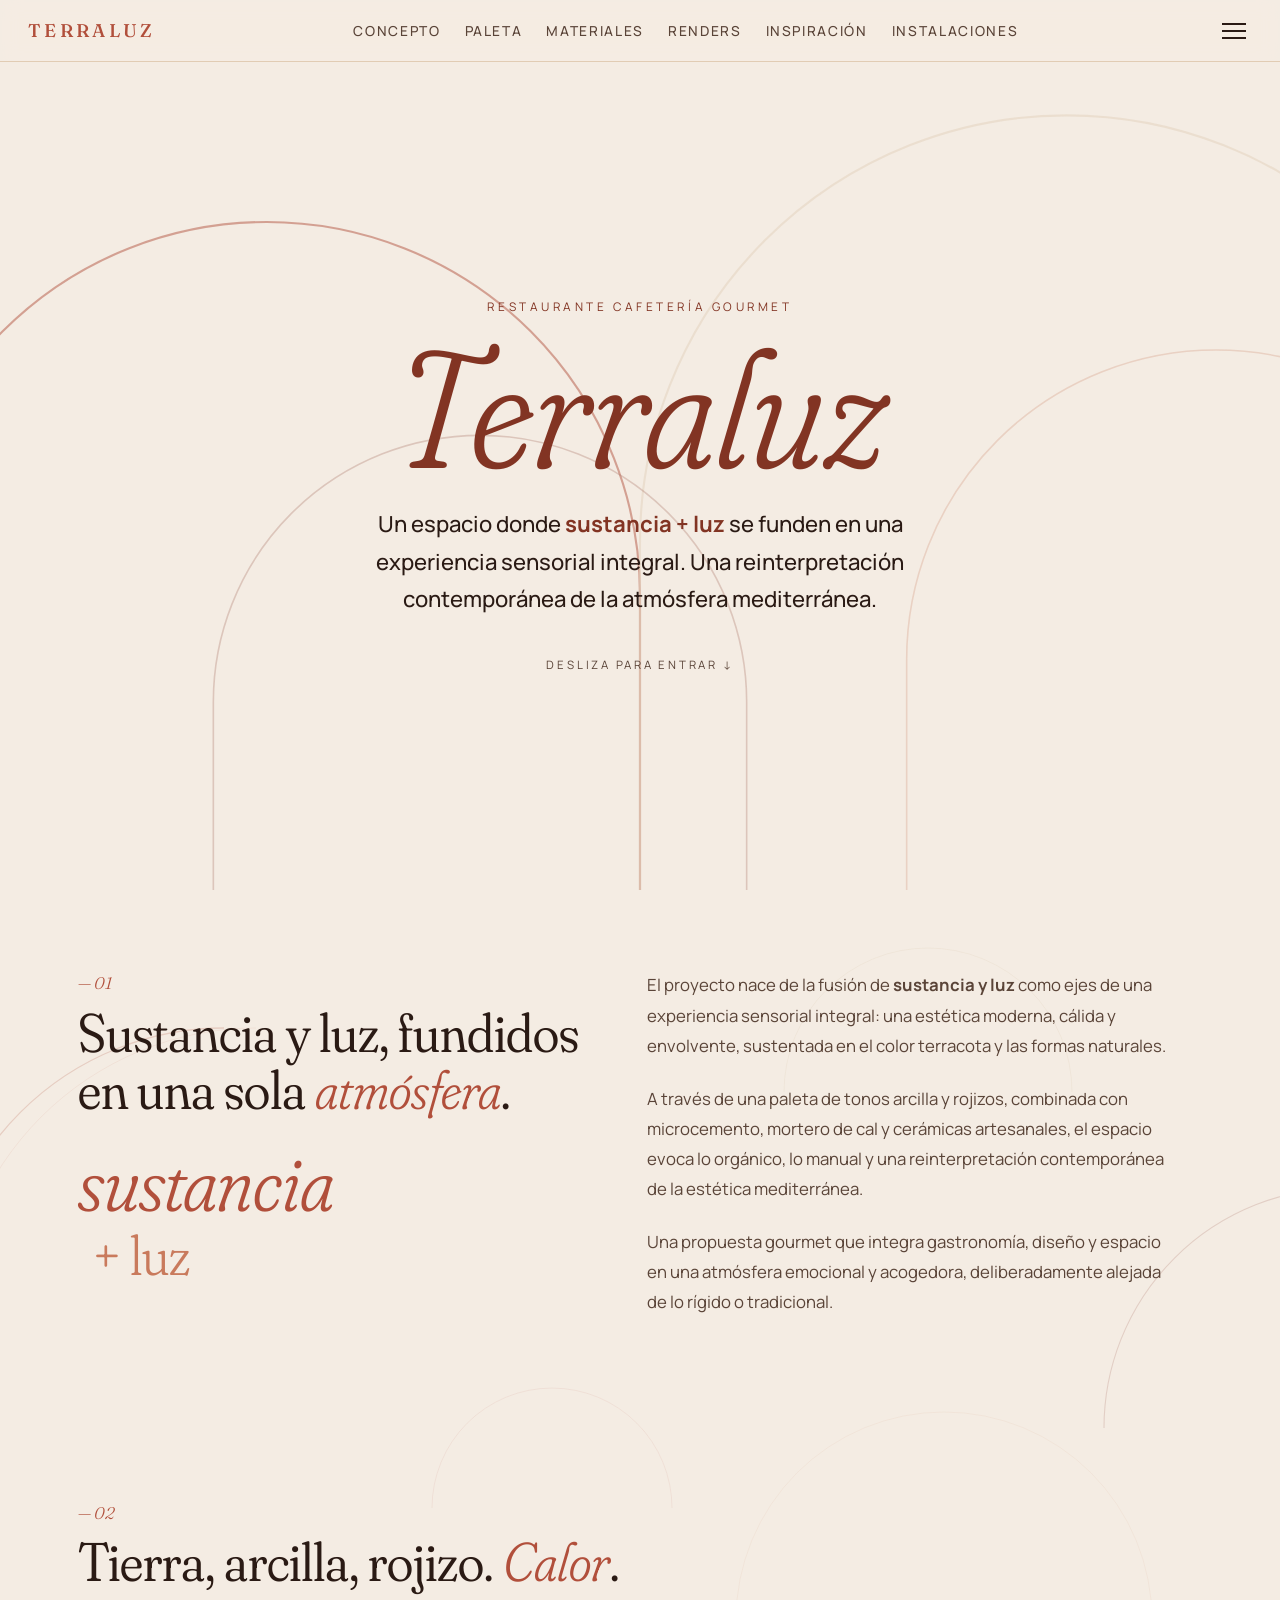
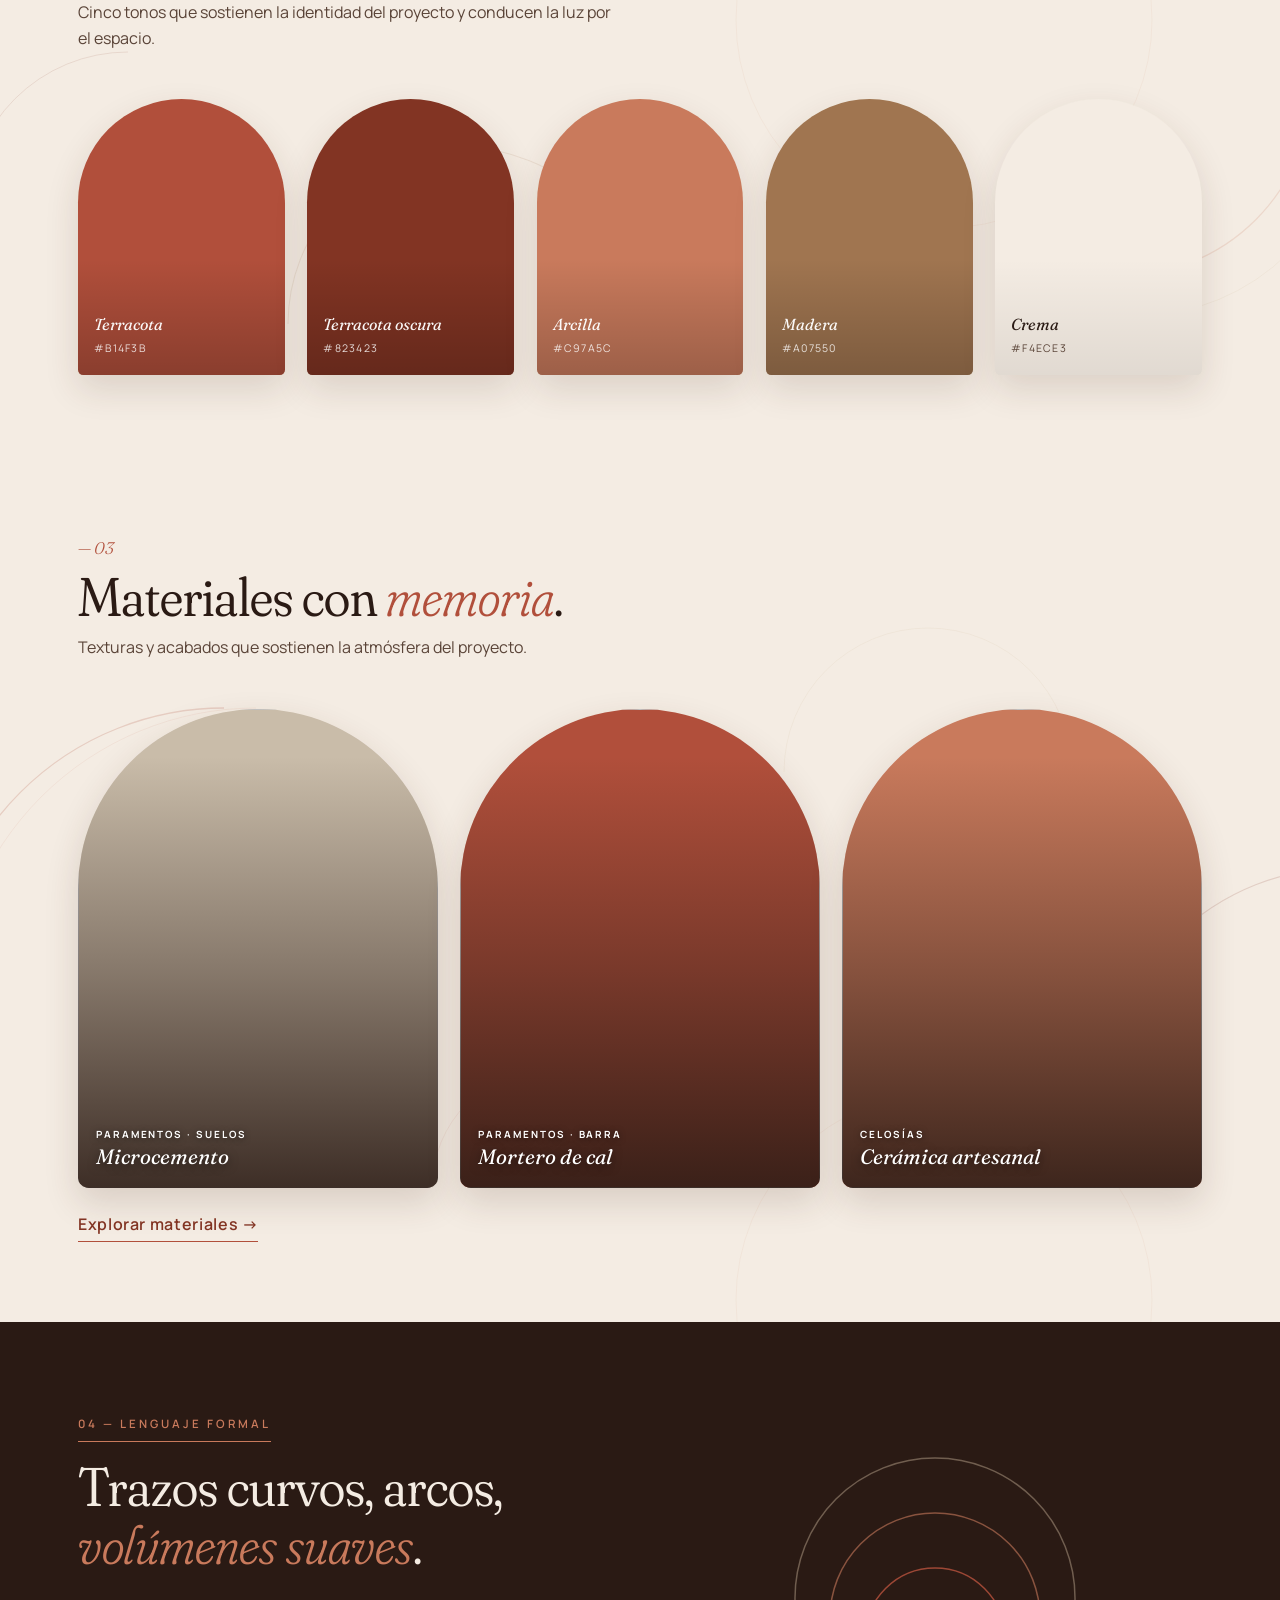
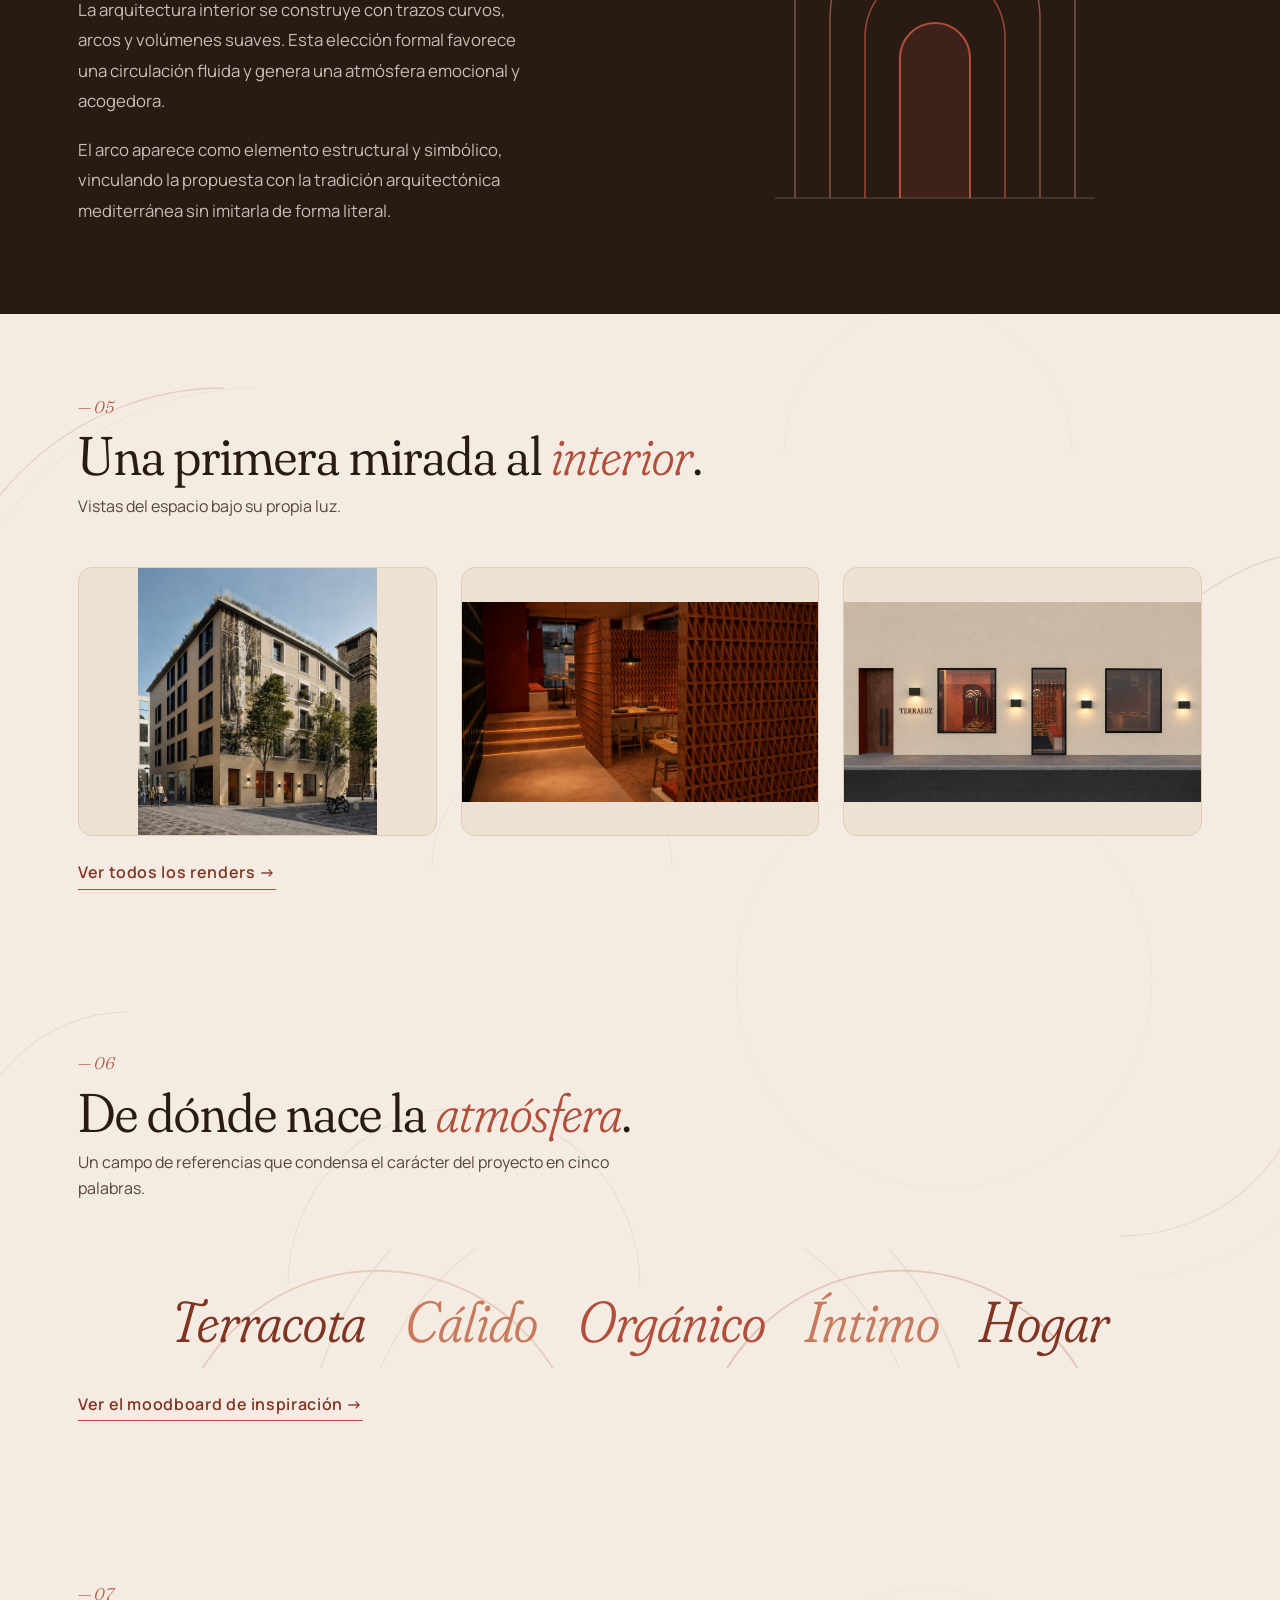
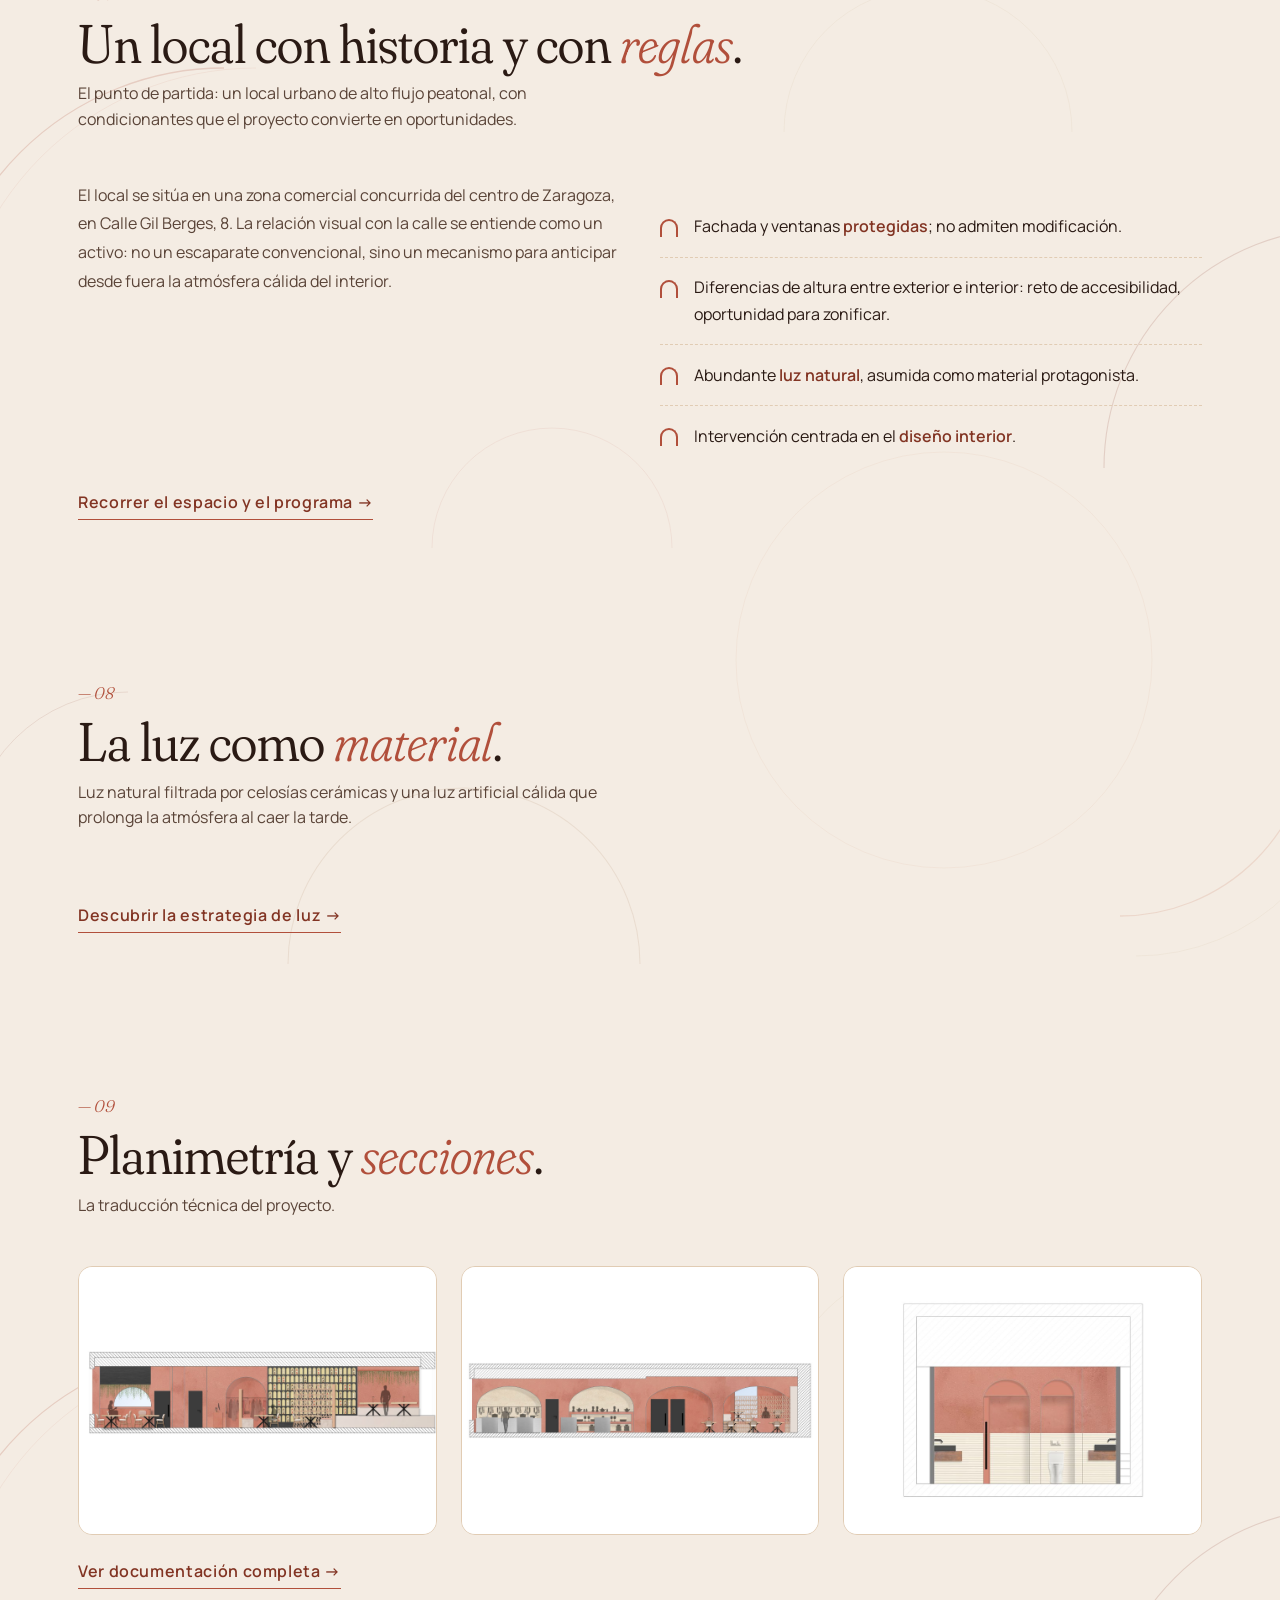
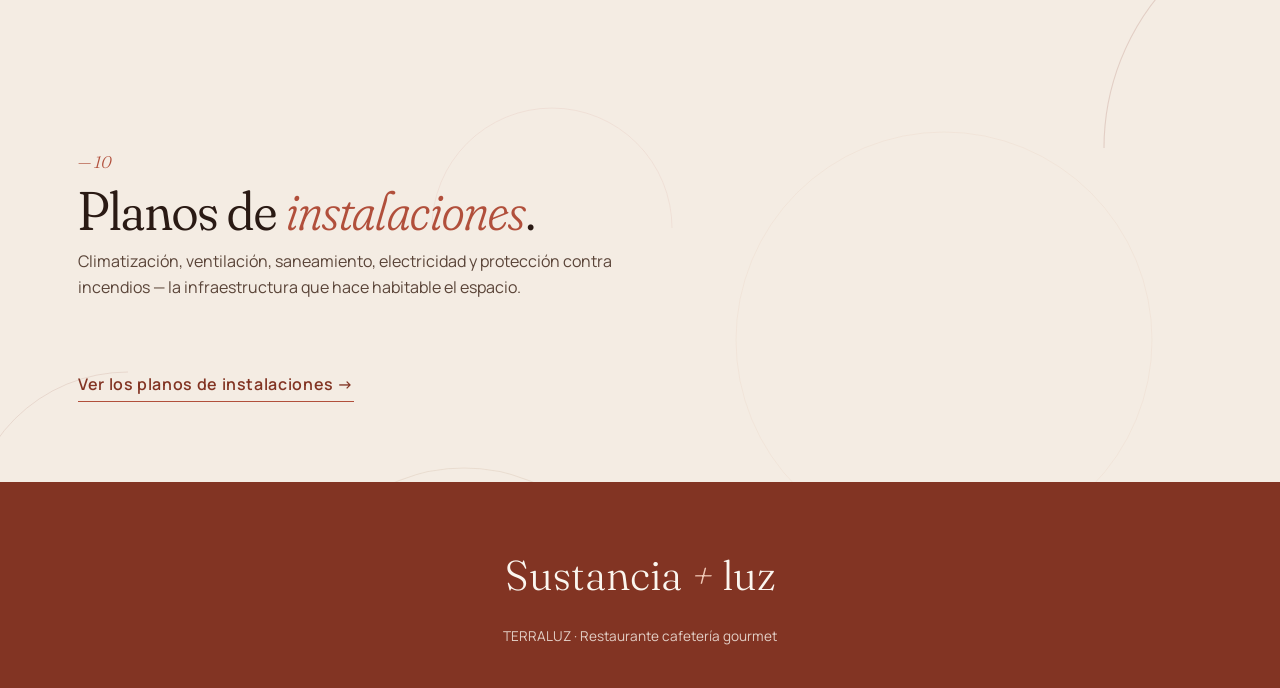
==== commit b437ae41: "Add files via upload" ====
--- a/index.html
+++ b/index.html
@@ -10,16 +10,17 @@
 <link href="https://fonts.googleapis.com/css2?family=Fraunces:opsz,wght,SOFT@9..144,300..900,0..100&family=Manrope:wght@300..700&display=swap" rel="stylesheet">
 <link rel="stylesheet" href="css/style.css">
 </head>
-<body>
+<body class="home">
 
 <nav class="nav">
-  <div class="brand">TERRALUZ</div>
+  <a class="brand" href="index.html#inicio">TERRALUZ</a>
   <ul class="nav-links">
     <li><a href="#concepto">Concepto</a></li>
     <li><a href="#paleta">Paleta</a></li>
-    <li><a href="#lenguaje">Lenguaje</a></li>
     <li><a href="materiales/index.html">Materiales</a></li>
     <li><a href="renders/index.html">Renders</a></li>
+    <li><a href="inspiracion/index.html">Inspiración</a></li>
+    <li><a href="instalaciones/index.html">Instalaciones</a></li>
   </ul>
   <button class="menu-btn" id="menu-open" aria-label="Abrir menú">
     <span></span><span></span><span></span>
@@ -28,7 +29,7 @@
 
 <div class="menu-overlay" id="menu-overlay">
   <button class="close-btn" id="menu-close" aria-label="Cerrar menú">&times;</button>
-  <div class="brand">TERRALUZ</div>
+  <a class="brand" href="index.html#inicio">TERRALUZ</a>
 
   <div class="menu-group menu-group--sections">
     <div class="menu-label">El relato — en esta página</div>
@@ -44,11 +45,13 @@
   <div class="menu-group menu-group--pages">
     <div class="menu-label">Secciones del proyecto</div>
     <ul>
+      <li><a href="inspiracion/index.html">Inspiración</a></li>
       <li><a href="materiales/index.html">Materiales</a></li>
       <li><a href="renders/index.html">Renders</a></li>
       <li><a href="espacio/index.html">Espacio y programa</a></li>
       <li><a href="iluminacion/index.html">Iluminación</a></li>
       <li><a href="documentacion/index.html">Documentación</a></li>
+      <li><a href="instalaciones/index.html">Instalaciones</a></li>
     </ul>
   </div>
 </div>
@@ -84,7 +87,7 @@
     </div>
     <div class="concept-text">
       <p>El proyecto nace de la fusión de <strong>sustancia y luz</strong> como ejes de una experiencia sensorial integral: una estética moderna, cálida y envolvente, sustentada en el color terracota y las formas naturales.</p>
-      <p>A través de una paleta de tonos arcilla y rojizos, combinada con microcemento, ladrillo visto y cerámicas artesanales, el espacio evoca lo orgánico, lo manual y una reinterpretación contemporánea de la estética mediterránea.</p>
+      <p>A través de una paleta de tonos arcilla y rojizos, combinada con microcemento, mortero de cal y cerámicas artesanales, el espacio evoca lo orgánico, lo manual y una reinterpretación contemporánea de la estética mediterránea.</p>
       <p>Una propuesta gourmet que integra gastronomía, diseño y espacio en una atmósfera emocional y acogedora, deliberadamente alejada de lo rígido o tradicional.</p>
     </div>
   </div>
@@ -116,33 +119,25 @@
   </div>
 </section>
 
-<!-- 4. MATERIALES (preview) -->
+<!-- 4. MATERIALES (preview, en arco) -->
 <section id="materiales">
   <div class="seccion-titulo reveal">
     <span class="section-num">— 03</span>
     <h2>Materiales con <em>memoria</em>.</h2>
     <p>Texturas y acabados que sostienen la atmósfera del proyecto.</p>
   </div>
-  <div class="grid-4 reveal">
-    <div class="card-material">
-      <div class="tag">Paramentos · Suelos</div>
-      <div class="name">Microcemento</div>
-      <div class="desc">Continuidad mineral entre suelos y muros.</div>
-    </div>
-    <div class="card-material">
-      <div class="tag">Paramentos</div>
-      <div class="name">Ladrillo visto</div>
-      <div class="desc">Textura artesanal de carácter orgánico.</div>
-    </div>
-    <div class="card-material">
-      <div class="tag">Revestimientos</div>
-      <div class="name">Cerámica artesanal</div>
-      <div class="desc">Piezas hechas a mano que filtran la luz.</div>
-    </div>
-    <div class="card-material">
-      <div class="tag">Mobiliario</div>
-      <div class="name">Madera</div>
-      <div class="desc">Calidez natural en mobiliario y detalles.</div>
+  <div class="materiales-arco reveal">
+    <div class="material-arco" style="background:#C9BCA9;">
+      <img src="img/materiales/microcemento.jpg" alt="">
+      <div class="et"><div class="tag">Paramentos · Suelos</div><div class="name">Microcemento</div></div>
+    </div>
+    <div class="material-arco" style="background:#B14F3B;">
+      <img src="img/materiales/mortero.jpg" alt="">
+      <div class="et"><div class="tag">Paramentos · Barra</div><div class="name">Mortero de cal</div></div>
+    </div>
+    <div class="material-arco" style="background:#C97A5C;">
+      <img src="img/materiales/ceramica.jpg" alt="">
+      <div class="et"><div class="tag">Celosías</div><div class="name">Cerámica artesanal</div></div>
     </div>
   </div>
   <a class="cta-link reveal" href="materiales/index.html">Explorar materiales →</a>
@@ -177,59 +172,84 @@
     <p>Vistas del espacio bajo su propia luz.</p>
   </div>
   <div class="grid-3 reveal">
-    <div class="media-frame">
+    <div class="media-frame media-frame--contain">
       <img src="img/renders/edificio-diurno.jpg" alt="Fachada del local de día" onerror="mediaFallback(this)">
       <div class="placeholder">edificio-diurno.jpg</div>
     </div>
-    <div class="media-frame">
+    <div class="media-frame media-frame--contain">
       <img src="img/renders/interior-celosia.jpg" alt="Comedor bajo la celosía cerámica" onerror="mediaFallback(this)">
       <div class="placeholder">interior-celosia.jpg</div>
     </div>
-    <div class="media-frame">
-      <img src="img/renders/edificio-nocturno.jpg" alt="Fachada del local de noche, iluminada" onerror="mediaFallback(this)">
-      <div class="placeholder">edificio-nocturno.jpg</div>
+    <div class="media-frame media-frame--contain">
+      <img src="img/renders/detalle-fachada.jpg" alt="Detalle del acceso y los escaparates" onerror="mediaFallback(this)">
+      <div class="placeholder">detalle-fachada.jpg</div>
     </div>
   </div>
   <a class="cta-link reveal" href="renders/index.html">Ver todos los renders →</a>
 </section>
 
-<!-- 7. CONTEXTO / ESPACIO -->
+<!-- 7. INSPIRACIÓN (teaser) -->
+<section id="inspiracion-teaser">
+  <div class="seccion-titulo reveal">
+    <span class="section-num">— 06</span>
+    <h2>De dónde nace la <em>atmósfera</em>.</h2>
+    <p>Un campo de referencias que condensa el carácter del proyecto en cinco palabras.</p>
+  </div>
+  <div class="inspo-words reveal">
+    <svg class="arcos-inspo" viewBox="0 0 1200 360" preserveAspectRatio="xMidYMid slice" xmlns="http://www.w3.org/2000/svg" aria-hidden="true">
+      <path d="M 100 360 A 220 220 0 0 1 540 360" fill="none" stroke="#C97A5C" stroke-width="2" opacity="0.5"/>
+      <path d="M 240 360 A 360 360 0 0 1 960 360" fill="none" stroke="#D9C3A8" stroke-width="2" opacity="0.6"/>
+      <path d="M 660 360 A 220 220 0 0 1 1100 360" fill="none" stroke="#B14F3B" stroke-width="2" opacity="0.45"/>
+      <circle cx="600" cy="360" r="300" fill="none" stroke="#C97A5C" stroke-width="1.2" opacity="0.28"/>
+    </svg>
+    <div class="palabras">
+      <span class="palabra">Terracota</span>
+      <span class="palabra">Cálido</span>
+      <span class="palabra">Orgánico</span>
+      <span class="palabra">Íntimo</span>
+      <span class="palabra">Hogar</span>
+    </div>
+  </div>
+  <a class="cta-link reveal" href="inspiracion/index.html">Ver el moodboard de inspiración →</a>
+</section>
+
+<!-- 8. CONTEXTO / ESPACIO -->
 <section id="contexto">
   <div class="seccion-titulo reveal">
-    <span class="section-num">— 06</span>
+    <span class="section-num">— 07</span>
     <h2>Un local con historia y con <em>reglas</em>.</h2>
     <p>El punto de partida: un local urbano de alto flujo peatonal, con condicionantes que el proyecto convierte en oportunidades.</p>
   </div>
   <div class="grid-2 reveal">
     <div>
-      <p style="color:var(--tinta-soft);line-height:1.8;">El local se sitúa en una zona comercial concurrida del centro de una ciudad mediterránea. La relación visual con la calle se entiende como un activo: no un escaparate convencional, sino un mecanismo para anticipar desde fuera la atmósfera cálida del interior.</p>
+      <p style="color:var(--tinta-soft);line-height:1.8;">El local se sitúa en una zona comercial concurrida del centro de Zaragoza, en Calle Gil Berges, 8. La relación visual con la calle se entiende como un activo: no un escaparate convencional, sino un mecanismo para anticipar desde fuera la atmósfera cálida del interior.</p>
     </div>
     <div>
       <ul class="constraints">
-        <li>Fachada y ventanas <strong>protegidas</strong>; no admiten modificación.</li>
-        <li>Diferencias de altura entre exterior e interior: reto de accesibilidad, oportunidad para zonificar.</li>
-        <li>Abundante <strong>luz natural</strong>, asumida como material protagonista.</li>
-        <li>Intervención centrada en el <strong>diseño interior</strong>.</li>
+        <li><span class="mk" aria-hidden="true"></span><span>Fachada y ventanas <strong>protegidas</strong>; no admiten modificación.</span></li>
+        <li><span class="mk" aria-hidden="true"></span><span>Diferencias de altura entre exterior e interior: reto de accesibilidad, oportunidad para zonificar.</span></li>
+        <li><span class="mk" aria-hidden="true"></span><span>Abundante <strong>luz natural</strong>, asumida como material protagonista.</span></li>
+        <li><span class="mk" aria-hidden="true"></span><span>Intervención centrada en el <strong>diseño interior</strong>.</span></li>
       </ul>
     </div>
   </div>
   <a class="cta-link reveal" href="espacio/index.html">Recorrer el espacio y el programa →</a>
 </section>
 
-<!-- 8. ILUMINACIÓN (teaser) -->
+<!-- 9. ILUMINACIÓN (teaser) -->
 <section id="iluminacion-teaser">
   <div class="seccion-titulo reveal">
-    <span class="section-num">— 07</span>
+    <span class="section-num">— 08</span>
     <h2>La luz como <em>material</em>.</h2>
     <p>Luz natural filtrada por celosías cerámicas y una luz artificial cálida que prolonga la atmósfera al caer la tarde.</p>
   </div>
   <a class="cta-link reveal" href="iluminacion/index.html">Descubrir la estrategia de luz →</a>
 </section>
 
-<!-- 9. DOCUMENTACIÓN (preview) -->
+<!-- 10. DOCUMENTACIÓN (preview) -->
 <section id="documentacion">
   <div class="seccion-titulo reveal">
-    <span class="section-num">— 08</span>
+    <span class="section-num">— 09</span>
     <h2>Planimetría y <em>secciones</em>.</h2>
     <p>La traducción técnica del proyecto.</p>
   </div>
@@ -250,6 +270,16 @@
   <a class="cta-link reveal" href="documentacion/index.html">Ver documentación completa →</a>
 </section>
 
+<!-- 11. INSTALACIONES (teaser) -->
+<section id="instalaciones-teaser">
+  <div class="seccion-titulo reveal">
+    <span class="section-num">— 10</span>
+    <h2>Planos de <em>instalaciones</em>.</h2>
+    <p>Climatización, ventilación, saneamiento, electricidad y protección contra incendios — la infraestructura que hace habitable el espacio.</p>
+  </div>
+  <a class="cta-link reveal" href="instalaciones/index.html">Ver los planos de instalaciones →</a>
+</section>
+
 <footer>
   <div class="tagline">Sustancia <em>+</em> luz</div>
   <div class="meta">TERRALUZ · Restaurante cafetería gourmet</div>
--- a/css/style.css
+++ b/css/style.css
@@ -15,8 +15,10 @@
 
 *{margin:0;padding:0;box-sizing:border-box;}
 html{scroll-behavior:smooth;-webkit-text-size-adjust:100%;}
+section[id],header[id]{scroll-margin-top:84px;}
 
 body{
+  position:relative;
   font-family:'Manrope',system-ui,sans-serif;
   font-weight:400;
   color:var(--tinta);
@@ -28,6 +30,17 @@
     var(--bg);
 }
 
+/* Capa de textura: arcos sutiles que se desplazan con la página (no en el hero) */
+body::before{
+  content:'';position:absolute;left:0;right:0;top:0;bottom:0;
+  z-index:-1;pointer-events:none;
+  background:url("../img/textura-arcos.svg") top center / 100% auto repeat-y;
+}
+body.home::before{top:100vh;}
+@media (max-width:600px){
+  body::before{background-size:160% auto;}
+}
+
 a{color:inherit;text-decoration:none;}
 img{max-width:100%;display:block;}
 ul{list-style:none;}
@@ -70,8 +83,11 @@
 .nav .brand{
   font-family:'Fraunces',serif;font-weight:500;
   font-size:1.15rem;letter-spacing:.18em;color:var(--terracota);
-}
-.nav-links{display:flex;gap:28px;}
+  transition:opacity .2s;
+}
+a.brand{cursor:pointer;}
+a.brand:hover{opacity:.68;}
+.nav-links{display:flex;flex-wrap:wrap;justify-content:flex-end;gap:18px 24px;}
 .nav-links a{
   font-size:.86rem;font-weight:500;letter-spacing:.12em;
   text-transform:uppercase;color:var(--tinta-soft);transition:color .25s;
@@ -148,11 +164,11 @@
   opacity:0;animation:fade-up 1.2s .25s cubic-bezier(.2,.8,.2,1) forwards;
 }
 .hero .subtitulo{
-  margin:1.4rem auto 0;font-size:clamp(1.05rem,2.4vw,1.3rem);
-  color:var(--tinta-soft);max-width:600px;
+  margin:1.4rem auto 0;font-size:clamp(1.12rem,2.5vw,1.38rem);
+  color:var(--tinta);font-weight:500;line-height:1.7;max-width:620px;
   opacity:0;animation:fade-up .9s .55s ease-out forwards;
 }
-.hero .subtitulo strong{color:var(--terracota);font-weight:600;}
+.hero .subtitulo strong{color:var(--terracota-dark);font-weight:700;}
 .hero .scroll-cue{
   margin-top:2.4rem;font-size:.72rem;letter-spacing:.24em;text-transform:uppercase;
   color:var(--tinta-soft);opacity:0;animation:fade-up .9s .85s ease-out forwards;
@@ -200,7 +216,8 @@
   position:relative;border-radius:14px;overflow:hidden;
   border:1px solid var(--linea);background:var(--bg-2);aspect-ratio:4/3;
 }
-.media-frame img{width:100%;height:100%;object-fit:cover;}
+.media-frame img{width:100%;height:100%;object-fit:cover;
+  font-size:0;color:transparent;} /* evita que el alt de una imagen rota se filtre */
 .media-frame .placeholder{
   display:none;width:100%;height:100%;
   align-items:center;justify-content:center;text-align:center;padding:1rem;
@@ -275,11 +292,17 @@
 /* ---------- LISTA CONDICIONANTES ---------- */
 .constraints{margin-top:1rem;}
 .constraints li{
-  padding:1rem 0;border-bottom:1px dashed var(--linea);
-  display:grid;grid-template-columns:1.6rem 1fr;gap:1rem;align-items:start;
-  color:var(--tinta);font-size:.98rem;
-}
-.constraints li::before{content:'↘';color:var(--terracota);font-family:'Fraunces',serif;}
+  padding:1.05rem 0;border-bottom:1px dashed var(--linea);
+  display:flex;gap:1rem;align-items:flex-start;
+  color:var(--tinta);font-size:1rem;line-height:1.65;
+}
+.constraints li:last-child{border-bottom:none;}
+.constraints li strong{color:var(--terracota-dark);font-weight:600;}
+.constraints .mk{
+  flex:0 0 auto;width:18px;height:18px;margin-top:.35rem;
+  border:2px solid var(--terracota);border-bottom:none;
+  border-radius:18px 18px 0 0;
+}
 
 /* ---------- FICHA ---------- */
 .ficha{
@@ -309,6 +332,61 @@
   .hero .hero-tag,.hero h1,.hero .subtitulo,.hero .scroll-cue{opacity:1;}
 }
 
+/* ---------- MEDIA FRAME: SIN RECORTE (renders) ---------- */
+.media-frame--contain{background:var(--bg-2);}
+.media-frame--contain img{object-fit:contain;}
+
+/* ---------- MATERIALES EN ARCO (home) ---------- */
+.materiales-arco{
+  display:grid;grid-template-columns:repeat(3,1fr);gap:1.4rem;margin-top:1rem;
+}
+@media (max-width:520px){.materiales-arco{grid-template-columns:1fr 1fr;gap:1rem;}}
+.material-arco{
+  position:relative;aspect-ratio:3/4;overflow:hidden;
+  border-radius:200px 200px 12px 12px;
+  box-shadow:0 14px 34px rgba(74,42,30,.16);
+  background:var(--bg-2);
+  transition:transform .5s cubic-bezier(.2,.8,.2,1);
+}
+.material-arco:hover{transform:translateY(-8px);}
+.material-arco img{position:absolute;inset:0;width:100%;height:100%;object-fit:cover;
+  font-size:0;color:transparent;}
+.material-arco::after{
+  content:'';position:absolute;inset:0;
+  background:linear-gradient(180deg,rgba(42,26,20,0) 10%,rgba(42,26,20,.42) 55%,rgba(42,26,20,.88) 100%);
+}
+.material-arco .et{position:absolute;left:1.1rem;right:1.1rem;bottom:1.2rem;z-index:2;}
+.material-arco .et .tag{
+  font-size:.62rem;letter-spacing:.2em;text-transform:uppercase;
+  color:#fff;font-weight:700;text-shadow:0 1px 6px rgba(0,0,0,.55);
+}
+.material-arco .et .name{
+  font-family:'Fraunces',serif;font-style:italic;font-size:1.3rem;
+  color:#fff;margin-top:.2rem;line-height:1.1;text-shadow:0 2px 10px rgba(0,0,0,.55);
+}
+
+/* ---------- INSPIRACIÓN ---------- */
+.inspo-words{position:relative;padding:40px 0 12px;overflow:hidden;text-align:center;}
+.inspo-words .arcos-inspo{
+  position:absolute;inset:0;width:100%;height:100%;z-index:0;
+  opacity:.55;pointer-events:none;
+}
+.inspo-words .palabras{
+  position:relative;z-index:1;
+  display:flex;flex-wrap:wrap;justify-content:center;align-items:baseline;
+  gap:.2rem 2.4rem;
+}
+.inspo-words .palabra{
+  font-family:'Fraunces',serif;font-style:italic;
+  font-variation-settings:'opsz' 144,'wght' 320,'SOFT' 95;
+  font-size:clamp(1.8rem,6vw,3.6rem);line-height:1.15;color:var(--terracota-dark);
+}
+.inspo-words .palabra:nth-child(even){color:var(--arcilla);}
+.inspo-words .palabra:nth-child(3n){color:var(--terracota);}
+.inspo-grid{display:grid;grid-template-columns:1fr 1fr;gap:24px;margin-top:8px;}
+@media (max-width:680px){.inspo-grid{grid-template-columns:1fr;}}
+.inspo-grid .media-frame{aspect-ratio:16/9;}
+
 /* ---------- BACK LINK ---------- */
 .back-link{
   display:inline-block;margin:32px 28px 0;font-size:.85rem;letter-spacing:.06em;
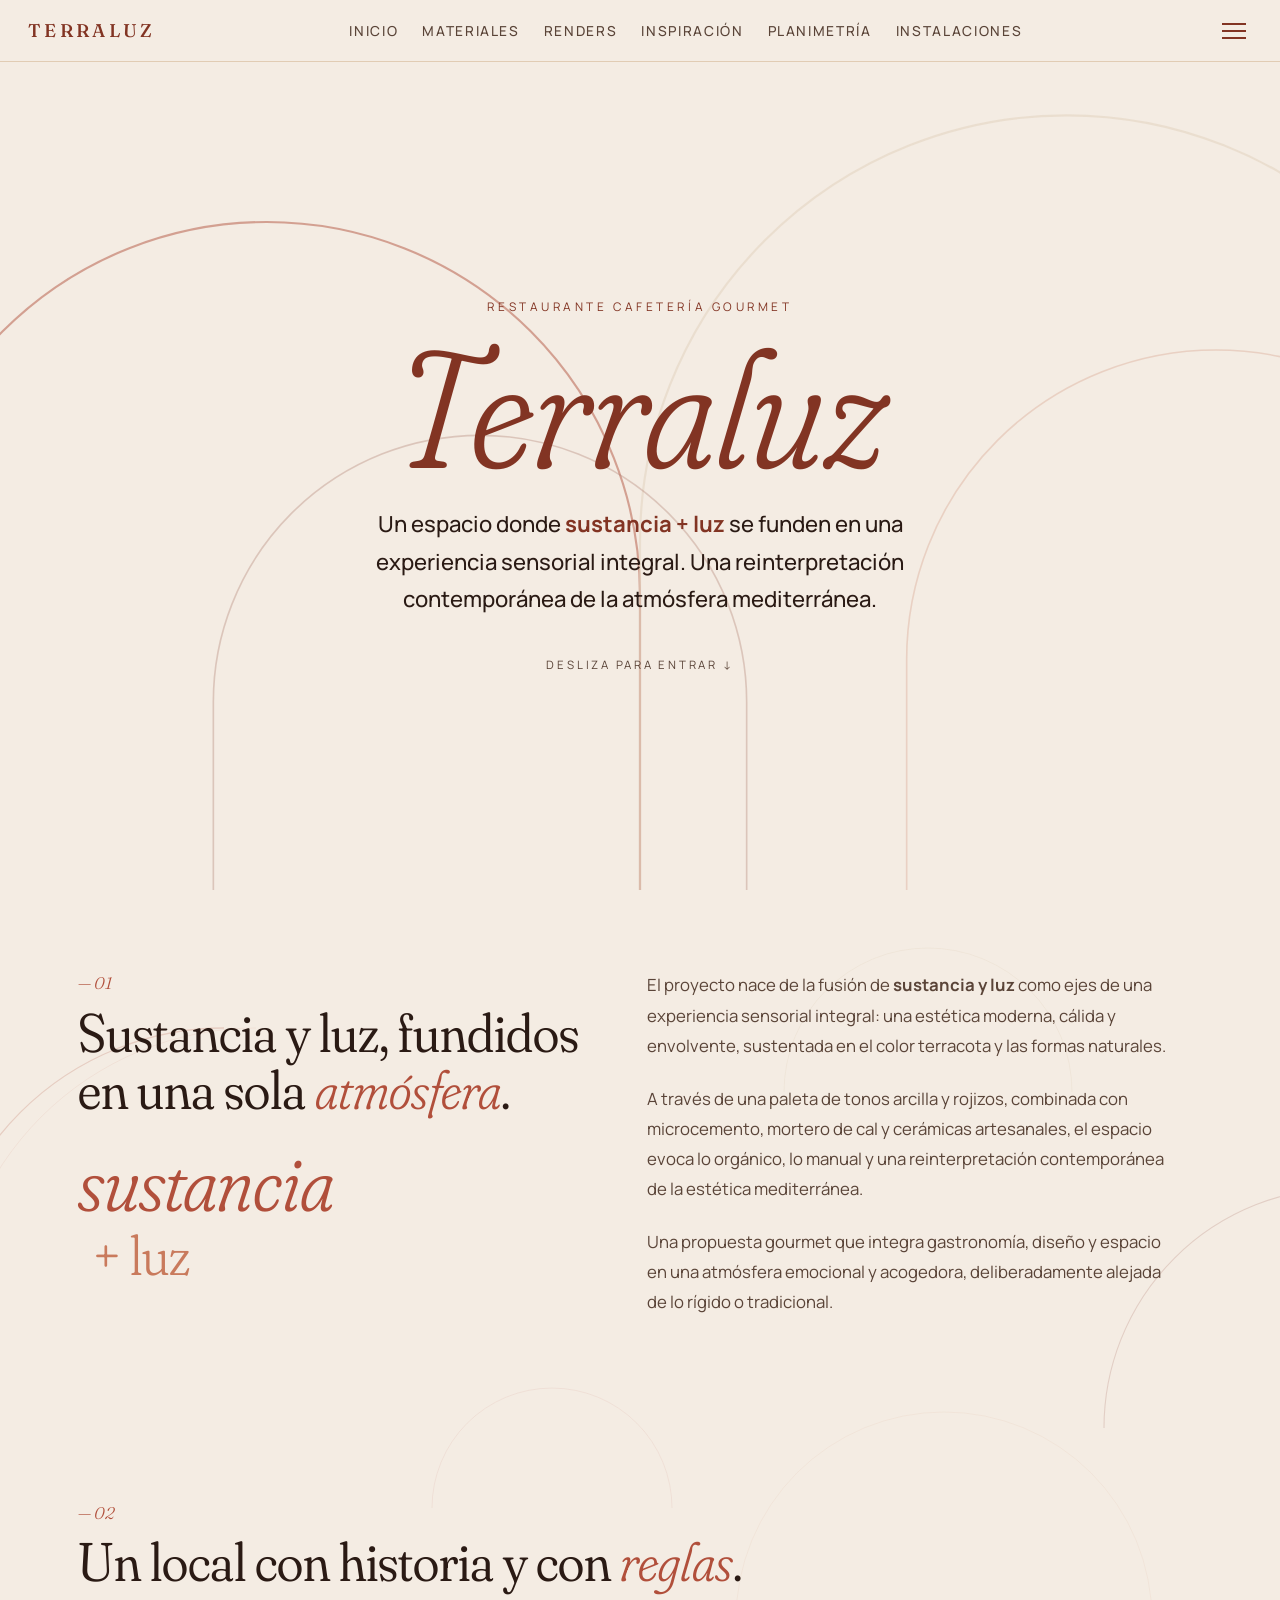
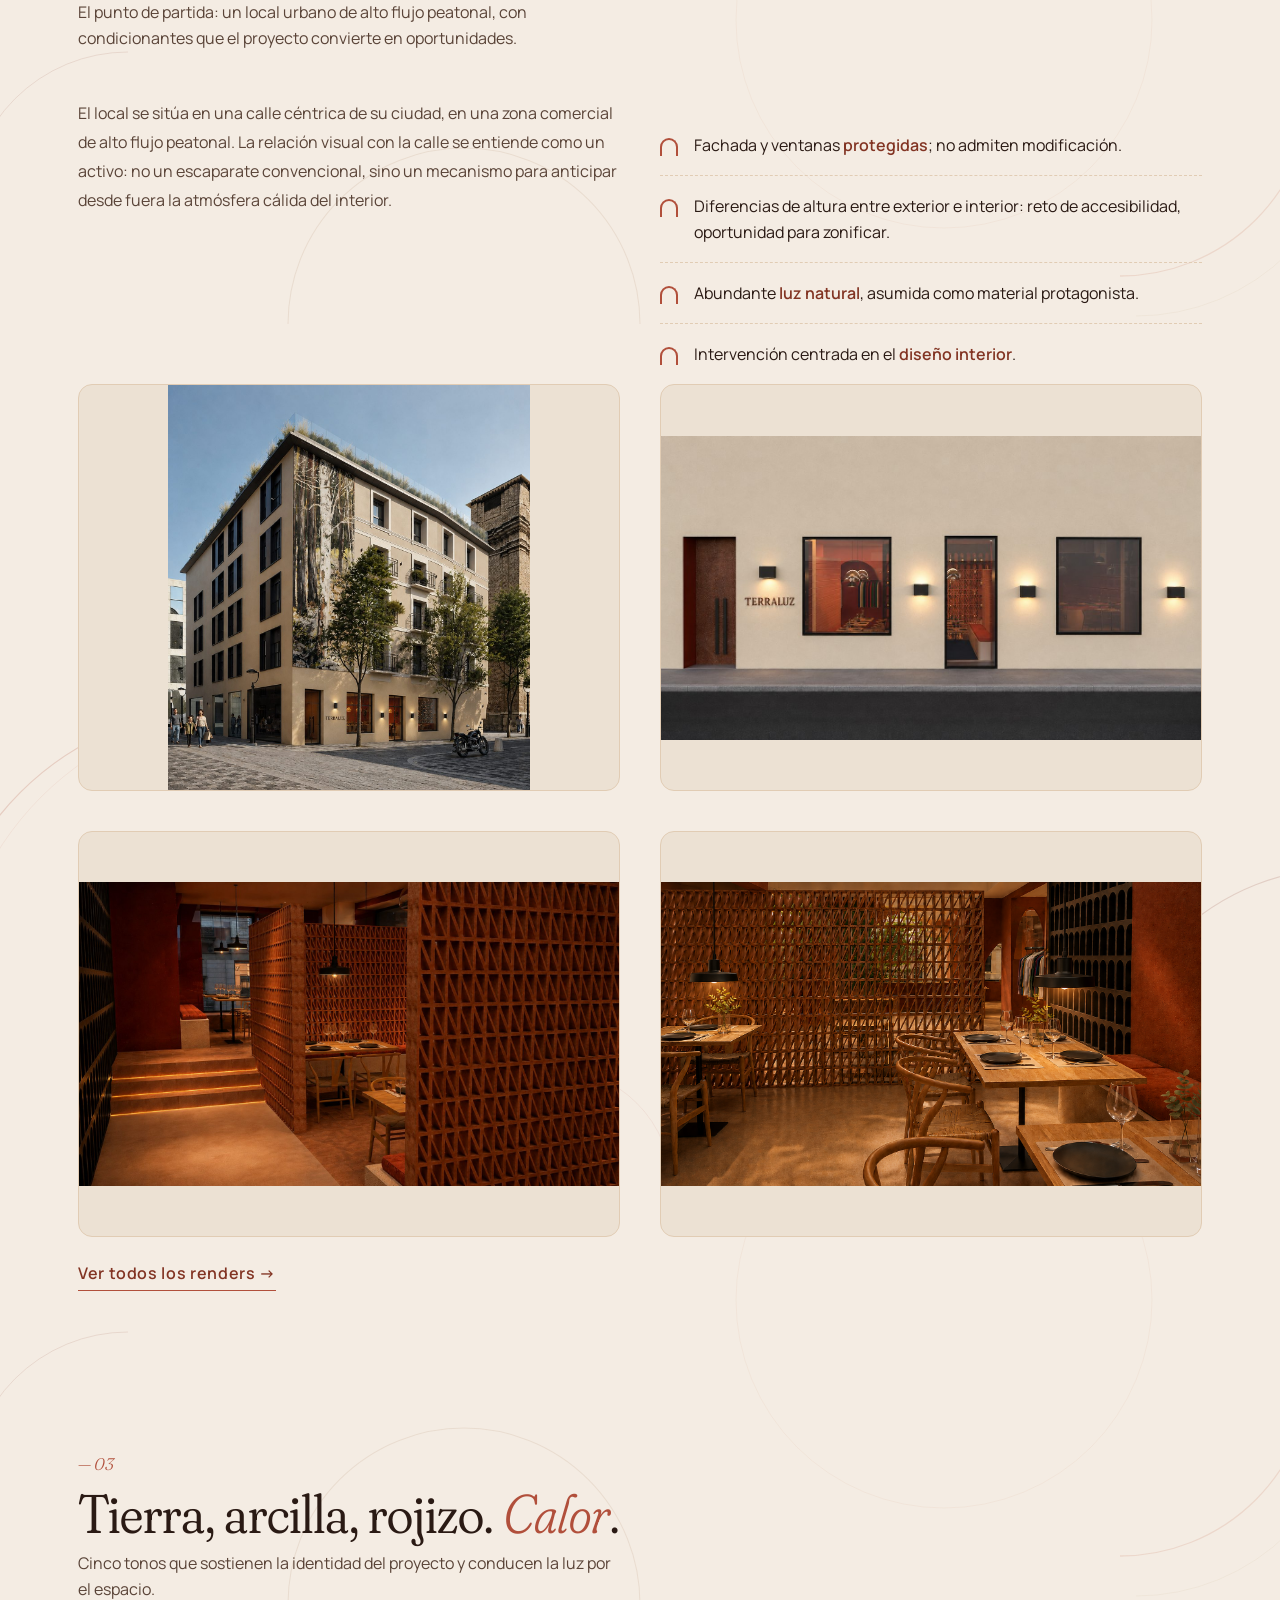
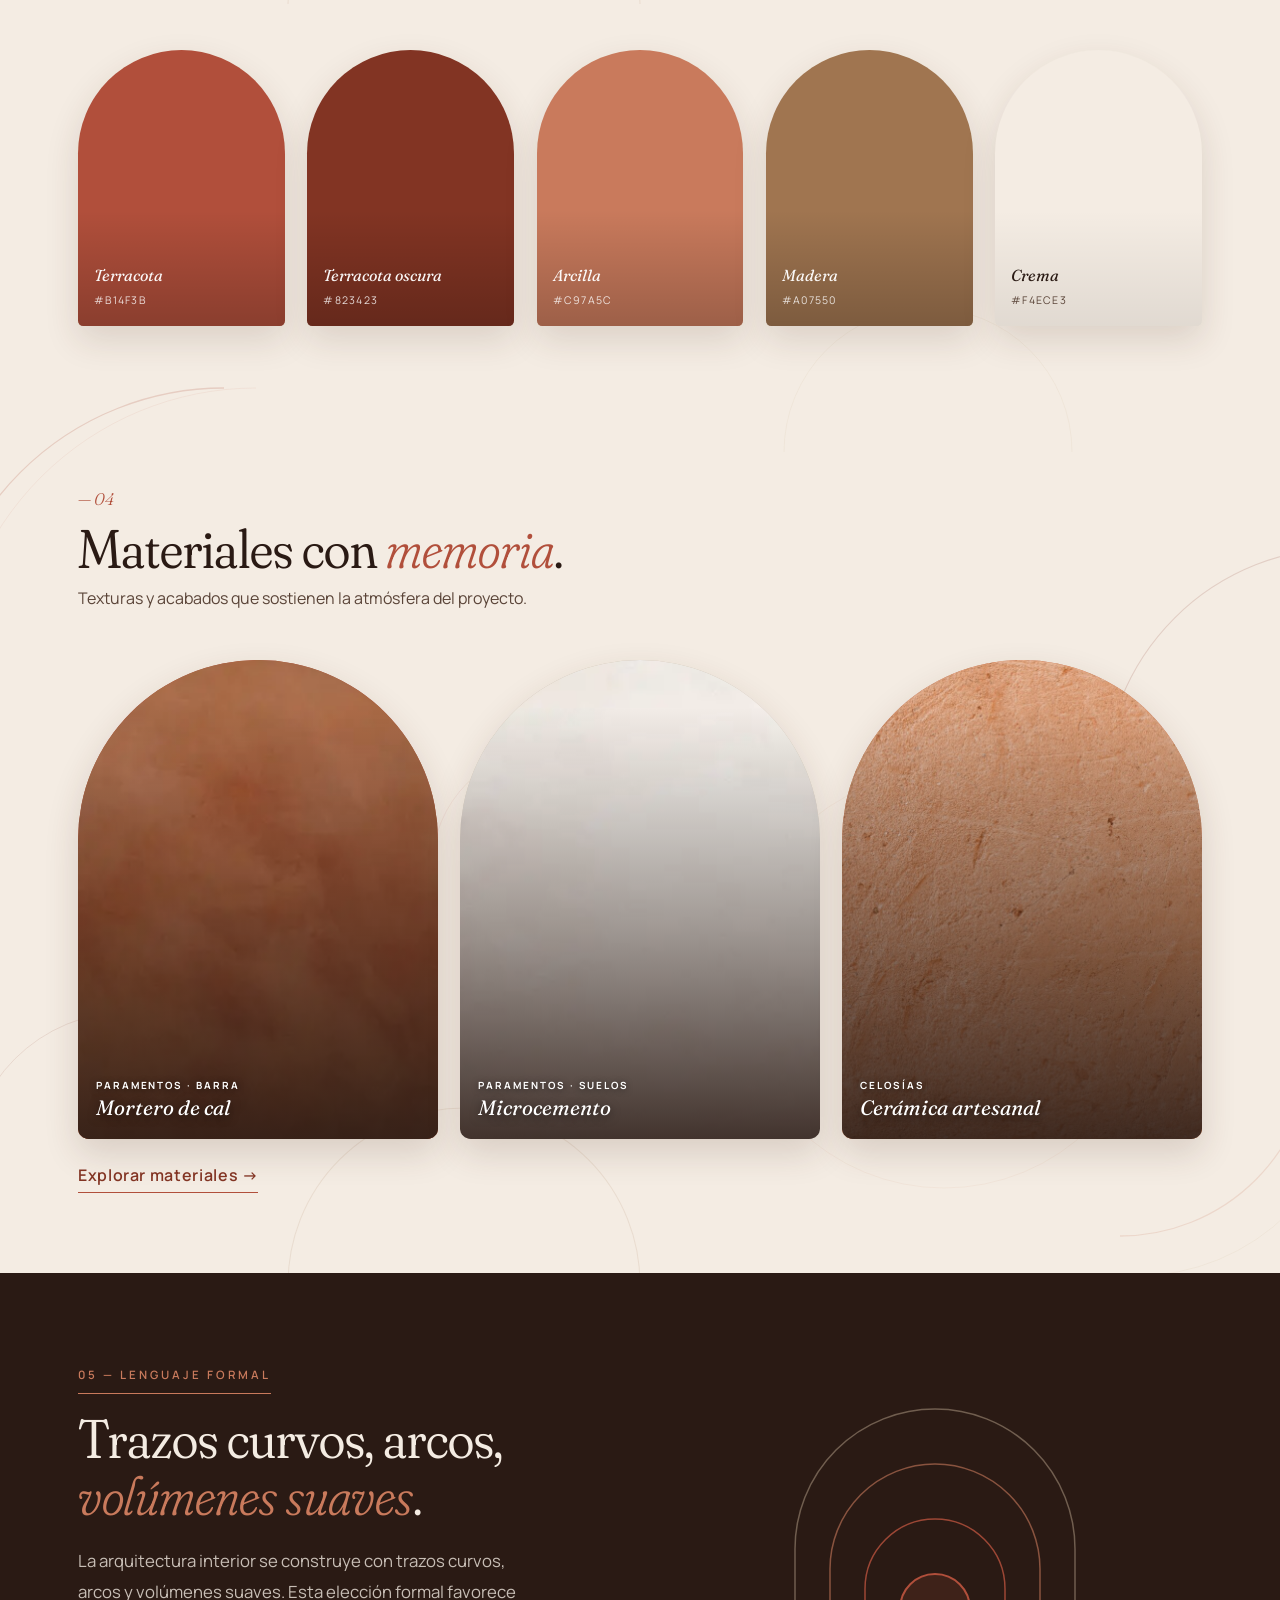
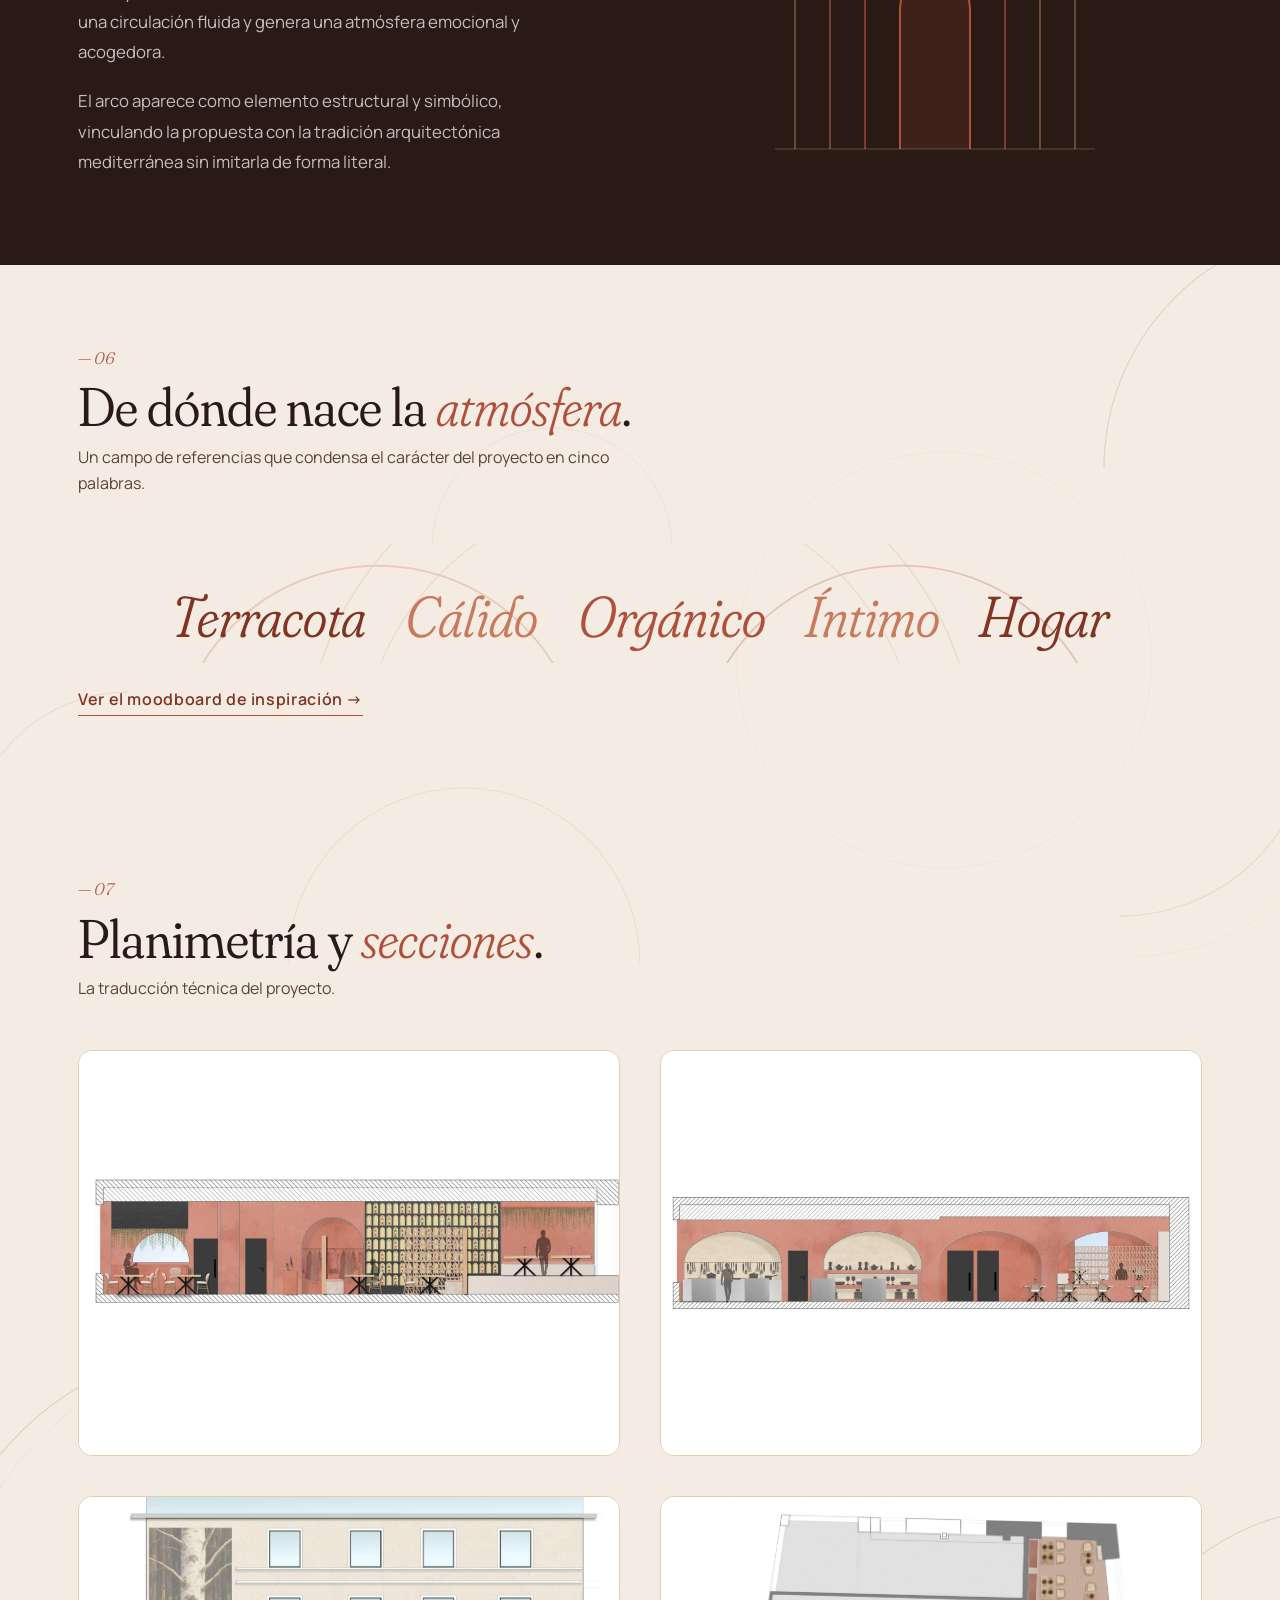
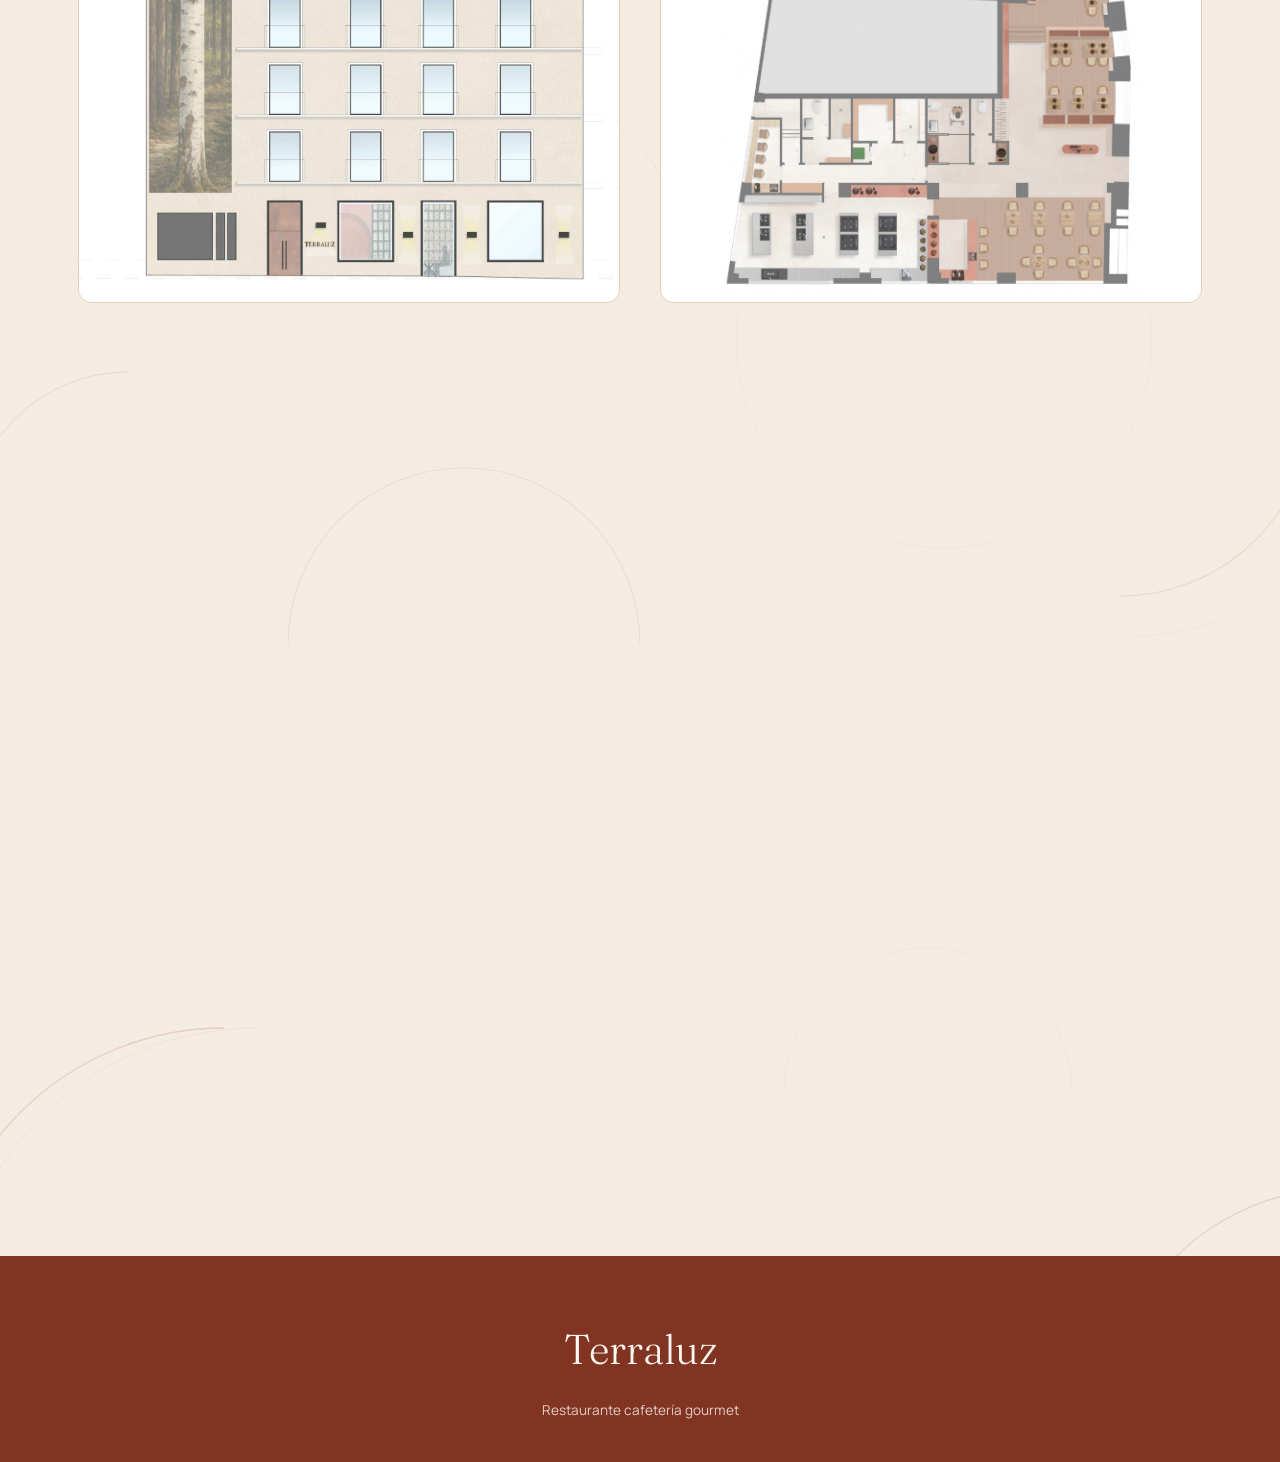
==== commit be50e0e0: "Add files via upload" ====
--- a/index.html
+++ b/index.html
@@ -15,11 +15,11 @@
 <nav class="nav">
   <a class="brand" href="index.html#inicio">TERRALUZ</a>
   <ul class="nav-links">
-    <li><a href="#concepto">Concepto</a></li>
-    <li><a href="#paleta">Paleta</a></li>
+    <li><a href="index.html#inicio">Inicio</a></li>
     <li><a href="materiales/index.html">Materiales</a></li>
     <li><a href="renders/index.html">Renders</a></li>
     <li><a href="inspiracion/index.html">Inspiración</a></li>
+    <li><a href="documentacion/index.html">Planimetría</a></li>
     <li><a href="instalaciones/index.html">Instalaciones</a></li>
   </ul>
   <button class="menu-btn" id="menu-open" aria-label="Abrir menú">
@@ -31,26 +31,14 @@
   <button class="close-btn" id="menu-close" aria-label="Cerrar menú">&times;</button>
   <a class="brand" href="index.html#inicio">TERRALUZ</a>
 
-  <div class="menu-group menu-group--sections">
-    <div class="menu-label">El relato — en esta página</div>
-    <ul>
-      <li><a href="#inicio">Inicio</a></li>
-      <li><a href="#concepto">Concepto</a></li>
-      <li><a href="#paleta">Paleta cromática</a></li>
-      <li><a href="#lenguaje">Lenguaje formal</a></li>
-      <li><a href="#contexto">Contexto</a></li>
-    </ul>
-  </div>
-
   <div class="menu-group menu-group--pages">
     <div class="menu-label">Secciones del proyecto</div>
     <ul>
-      <li><a href="inspiracion/index.html">Inspiración</a></li>
+      <li><a href="index.html#inicio">Inicio</a></li>
       <li><a href="materiales/index.html">Materiales</a></li>
       <li><a href="renders/index.html">Renders</a></li>
-      <li><a href="espacio/index.html">Espacio y programa</a></li>
-      <li><a href="iluminacion/index.html">Iluminación</a></li>
-      <li><a href="documentacion/index.html">Documentación</a></li>
+      <li><a href="inspiracion/index.html">Inspiración</a></li>
+      <li><a href="documentacion/index.html">Planimetría</a></li>
       <li><a href="instalaciones/index.html">Instalaciones</a></li>
     </ul>
   </div>
@@ -93,10 +81,51 @@
   </div>
 </section>
 
-<!-- 3. PALETA CROMÁTICA -->
+<!-- 3. CONTEXTO / HISTORIA -->
+<section id="contexto">
+  <div class="seccion-titulo reveal">
+    <span class="section-num">— 02</span>
+    <h2>Un local con historia y con <em>reglas</em>.</h2>
+    <p>El punto de partida: un local urbano de alto flujo peatonal, con condicionantes que el proyecto convierte en oportunidades.</p>
+  </div>
+  <div class="grid-2 reveal">
+    <div>
+      <p style="color:var(--tinta-soft);line-height:1.8;">El local se sitúa en una calle céntrica de su ciudad, en una zona comercial de alto flujo peatonal. La relación visual con la calle se entiende como un activo: no un escaparate convencional, sino un mecanismo para anticipar desde fuera la atmósfera cálida del interior.</p>
+    </div>
+    <div>
+      <ul class="constraints">
+        <li><span class="mk" aria-hidden="true"></span><span>Fachada y ventanas <strong>protegidas</strong>; no admiten modificación.</span></li>
+        <li><span class="mk" aria-hidden="true"></span><span>Diferencias de altura entre exterior e interior: reto de accesibilidad, oportunidad para zonificar.</span></li>
+        <li><span class="mk" aria-hidden="true"></span><span>Abundante <strong>luz natural</strong>, asumida como material protagonista.</span></li>
+        <li><span class="mk" aria-hidden="true"></span><span>Intervención centrada en el <strong>diseño interior</strong>.</span></li>
+      </ul>
+    </div>
+  </div>
+  <div class="grid-2 reveal">
+    <div class="media-frame media-frame--contain">
+      <img src="img/renders/edificio-diurno.jpg" alt="Fachada del local de día" onerror="mediaFallback(this)">
+      <div class="placeholder">edificio-diurno.jpg</div>
+    </div>
+    <div class="media-frame media-frame--contain">
+      <img src="img/renders/detalle-fachada.jpg" alt="Detalle del acceso y los escaparates" onerror="mediaFallback(this)">
+      <div class="placeholder">detalle-fachada.jpg</div>
+    </div>
+    <div class="media-frame media-frame--contain">
+      <img src="img/renders/interior-celosia.jpg" alt="Comedor bajo la celosía cerámica" onerror="mediaFallback(this)">
+      <div class="placeholder">interior-celosia.jpg</div>
+    </div>
+    <div class="media-frame media-frame--contain">
+      <img src="img/renders/interior-comedor-celosia.png" alt="Comedor junto a la celosía, con vista al perchero de la tienda" onerror="mediaFallback(this)">
+      <div class="placeholder">interior-comedor-celosia.png</div>
+    </div>
+  </div>
+  <a class="cta-link reveal" href="renders/index.html">Ver todos los renders →</a>
+</section>
+
+<!-- 4. PALETA CROMÁTICA -->
 <section id="paleta">
   <div class="seccion-titulo reveal">
-    <span class="section-num">— 02</span>
+    <span class="section-num">— 03</span>
     <h2>Tierra, arcilla, rojizo. <em>Calor</em>.</h2>
     <p>Cinco tonos que sostienen la identidad del proyecto y conducen la luz por el espacio.</p>
   </div>
@@ -119,35 +148,35 @@
   </div>
 </section>
 
-<!-- 4. MATERIALES (preview, en arco) -->
+<!-- 5. MATERIALES (preview, en arco) -->
 <section id="materiales">
   <div class="seccion-titulo reveal">
-    <span class="section-num">— 03</span>
+    <span class="section-num">— 04</span>
     <h2>Materiales con <em>memoria</em>.</h2>
     <p>Texturas y acabados que sostienen la atmósfera del proyecto.</p>
   </div>
   <div class="materiales-arco reveal">
+    <div class="material-arco" style="background:#B14F3B;">
+      <img src="img/materiales/mortero-terracota.png" alt="">
+      <div class="et"><div class="tag">Paramentos · Barra</div><div class="name">Mortero de cal</div></div>
+    </div>
     <div class="material-arco" style="background:#C9BCA9;">
-      <img src="img/materiales/microcemento.jpg" alt="">
+      <img src="img/materiales/microcemento.png" alt="">
       <div class="et"><div class="tag">Paramentos · Suelos</div><div class="name">Microcemento</div></div>
     </div>
-    <div class="material-arco" style="background:#B14F3B;">
-      <img src="img/materiales/mortero.jpg" alt="">
-      <div class="et"><div class="tag">Paramentos · Barra</div><div class="name">Mortero de cal</div></div>
-    </div>
     <div class="material-arco" style="background:#C97A5C;">
-      <img src="img/materiales/ceramica.jpg" alt="">
+      <img src="img/materiales/ceramica.png" alt="">
       <div class="et"><div class="tag">Celosías</div><div class="name">Cerámica artesanal</div></div>
     </div>
   </div>
   <a class="cta-link reveal" href="materiales/index.html">Explorar materiales →</a>
 </section>
 
-<!-- 5. LENGUAJE FORMAL (dark + nested arches) -->
+<!-- 6. LENGUAJE FORMAL (dark + nested arches) -->
 <section class="dark-section" id="lenguaje">
   <div class="dark-inner reveal">
     <div>
-      <span class="eyebrow">04 — Lenguaje formal</span>
+      <span class="eyebrow">05 — Lenguaje formal</span>
       <h2>Trazos curvos, arcos, <em>volúmenes suaves</em>.</h2>
       <p>La arquitectura interior se construye con trazos curvos, arcos y volúmenes suaves. Esta elección formal favorece una circulación fluida y genera una atmósfera emocional y acogedora.</p>
       <p>El arco aparece como elemento estructural y simbólico, vinculando la propuesta con la tradición arquitectónica mediterránea sin imitarla de forma literal.</p>
@@ -162,30 +191,6 @@
       </svg>
     </div>
   </div>
-</section>
-
-<!-- 6. RENDERS (preview) -->
-<section id="renders">
-  <div class="seccion-titulo reveal">
-    <span class="section-num">— 05</span>
-    <h2>Una primera mirada al <em>interior</em>.</h2>
-    <p>Vistas del espacio bajo su propia luz.</p>
-  </div>
-  <div class="grid-3 reveal">
-    <div class="media-frame media-frame--contain">
-      <img src="img/renders/edificio-diurno.jpg" alt="Fachada del local de día" onerror="mediaFallback(this)">
-      <div class="placeholder">edificio-diurno.jpg</div>
-    </div>
-    <div class="media-frame media-frame--contain">
-      <img src="img/renders/interior-celosia.jpg" alt="Comedor bajo la celosía cerámica" onerror="mediaFallback(this)">
-      <div class="placeholder">interior-celosia.jpg</div>
-    </div>
-    <div class="media-frame media-frame--contain">
-      <img src="img/renders/detalle-fachada.jpg" alt="Detalle del acceso y los escaparates" onerror="mediaFallback(this)">
-      <div class="placeholder">detalle-fachada.jpg</div>
-    </div>
-  </div>
-  <a class="cta-link reveal" href="renders/index.html">Ver todos los renders →</a>
 </section>
 
 <!-- 7. INSPIRACIÓN (teaser) -->
@@ -213,47 +218,14 @@
   <a class="cta-link reveal" href="inspiracion/index.html">Ver el moodboard de inspiración →</a>
 </section>
 
-<!-- 8. CONTEXTO / ESPACIO -->
-<section id="contexto">
+<!-- 8. DOCUMENTACIÓN (preview) -->
+<section id="documentacion">
   <div class="seccion-titulo reveal">
     <span class="section-num">— 07</span>
-    <h2>Un local con historia y con <em>reglas</em>.</h2>
-    <p>El punto de partida: un local urbano de alto flujo peatonal, con condicionantes que el proyecto convierte en oportunidades.</p>
-  </div>
-  <div class="grid-2 reveal">
-    <div>
-      <p style="color:var(--tinta-soft);line-height:1.8;">El local se sitúa en una zona comercial concurrida del centro de Zaragoza, en Calle Gil Berges, 8. La relación visual con la calle se entiende como un activo: no un escaparate convencional, sino un mecanismo para anticipar desde fuera la atmósfera cálida del interior.</p>
-    </div>
-    <div>
-      <ul class="constraints">
-        <li><span class="mk" aria-hidden="true"></span><span>Fachada y ventanas <strong>protegidas</strong>; no admiten modificación.</span></li>
-        <li><span class="mk" aria-hidden="true"></span><span>Diferencias de altura entre exterior e interior: reto de accesibilidad, oportunidad para zonificar.</span></li>
-        <li><span class="mk" aria-hidden="true"></span><span>Abundante <strong>luz natural</strong>, asumida como material protagonista.</span></li>
-        <li><span class="mk" aria-hidden="true"></span><span>Intervención centrada en el <strong>diseño interior</strong>.</span></li>
-      </ul>
-    </div>
-  </div>
-  <a class="cta-link reveal" href="espacio/index.html">Recorrer el espacio y el programa →</a>
-</section>
-
-<!-- 9. ILUMINACIÓN (teaser) -->
-<section id="iluminacion-teaser">
-  <div class="seccion-titulo reveal">
-    <span class="section-num">— 08</span>
-    <h2>La luz como <em>material</em>.</h2>
-    <p>Luz natural filtrada por celosías cerámicas y una luz artificial cálida que prolonga la atmósfera al caer la tarde.</p>
-  </div>
-  <a class="cta-link reveal" href="iluminacion/index.html">Descubrir la estrategia de luz →</a>
-</section>
-
-<!-- 10. DOCUMENTACIÓN (preview) -->
-<section id="documentacion">
-  <div class="seccion-titulo reveal">
-    <span class="section-num">— 09</span>
     <h2>Planimetría y <em>secciones</em>.</h2>
     <p>La traducción técnica del proyecto.</p>
   </div>
-  <div class="grid-3 reveal">
+  <div class="grid-2 reveal">
     <div class="media-frame">
       <img src="img/planos/seccion-celosia.jpg" alt="Sección por el comedor y la celosía" onerror="mediaFallback(this)">
       <div class="placeholder">seccion-celosia.jpg</div>
@@ -263,26 +235,40 @@
       <div class="placeholder">seccion-cocina.jpg</div>
     </div>
     <div class="media-frame">
-      <img src="img/planos/seccion-banos.jpg" alt="Sección por el núcleo de baños" onerror="mediaFallback(this)">
-      <div class="placeholder">seccion-banos.jpg</div>
-    </div>
-  </div>
-  <a class="cta-link reveal" href="documentacion/index.html">Ver documentación completa →</a>
-</section>
-
-<!-- 11. INSTALACIONES (teaser) -->
+      <img src="img/planos/fachada-este.jpg" alt="Alzado de la fachada este" onerror="mediaFallback(this)">
+      <div class="placeholder">fachada-este.jpg</div>
+    </div>
+    <div class="media-frame">
+      <img src="img/planos/planta-general.jpg" alt="Planta general" onerror="mediaFallback(this)">
+      <div class="placeholder">planta-general.jpg</div>
+    </div>
+  </div>
+  <a class="cta-link reveal" href="documentacion/index.html">Ver planimetría completa →</a>
+</section>
+
+<!-- 9. INSTALACIONES (teaser) -->
 <section id="instalaciones-teaser">
   <div class="seccion-titulo reveal">
-    <span class="section-num">— 10</span>
+    <span class="section-num">— 08</span>
     <h2>Planos de <em>instalaciones</em>.</h2>
     <p>Climatización, ventilación, saneamiento, electricidad y protección contra incendios — la infraestructura que hace habitable el espacio.</p>
   </div>
+  <div class="grid-2 reveal">
+    <div class="media-frame media-frame--contain">
+      <img src="img/planos/instalaciones/incendios.jpg" alt="Plano de protección contra incendios" onerror="mediaFallback(this)">
+      <div class="placeholder">incendios.jpg</div>
+    </div>
+    <div class="media-frame media-frame--contain">
+      <img src="img/planos/instalaciones/iluminacion.jpg" alt="Plano de iluminación" onerror="mediaFallback(this)">
+      <div class="placeholder">iluminacion.jpg</div>
+    </div>
+  </div>
   <a class="cta-link reveal" href="instalaciones/index.html">Ver los planos de instalaciones →</a>
 </section>
 
 <footer>
-  <div class="tagline">Sustancia <em>+</em> luz</div>
-  <div class="meta">TERRALUZ · Restaurante cafetería gourmet</div>
+  <div class="tagline">Terraluz</div>
+  <div class="meta">Restaurante cafetería gourmet</div>
 </footer>
 
 <script src="js/main.js"></script>
--- a/css/style.css
+++ b/css/style.css
@@ -73,21 +73,19 @@
 /* ---------- NAV ---------- */
 .nav{
   position:sticky;top:0;z-index:50;
-  display:flex;align-items:center;justify-content:space-between;
+  display:flex;align-items:center;justify-content:space-between;gap:18px;
   padding:16px 28px;
-  background:rgba(244,236,227,.72);
-  backdrop-filter:saturate(140%) blur(10px);
-  -webkit-backdrop-filter:saturate(140%) blur(10px);
+  background:var(--bg);
   border-bottom:1px solid var(--linea);
 }
 .nav .brand{
   font-family:'Fraunces',serif;font-weight:500;
-  font-size:1.15rem;letter-spacing:.18em;color:var(--terracota);
+  font-size:1.15rem;letter-spacing:.18em;color:var(--terracota-dark);
   transition:opacity .2s;
 }
 a.brand{cursor:pointer;}
 a.brand:hover{opacity:.68;}
-.nav-links{display:flex;flex-wrap:wrap;justify-content:flex-end;gap:18px 24px;}
+.nav-links{flex:1;display:flex;flex-wrap:wrap;justify-content:center;gap:18px 24px;}
 .nav-links a{
   font-size:.86rem;font-weight:500;letter-spacing:.12em;
   text-transform:uppercase;color:var(--tinta-soft);transition:color .25s;
@@ -98,7 +96,7 @@
   background:none;border:none;cursor:pointer;
   display:flex;flex-direction:column;gap:5px;padding:6px;
 }
-.menu-btn span{width:24px;height:2px;background:var(--tinta);display:block;}
+.menu-btn span{width:24px;height:2px;background:var(--terracota-dark);display:block;}
 
 @media (max-width:880px){.nav-links{display:none;}}
 @media (max-width:600px){.nav{padding:14px 20px;}}
@@ -210,6 +208,12 @@
 @media (max-width:560px){
   .grid-2,.grid-3{grid-template-columns:1fr;}
 }
+
+/* ---------- GRID 3 CENTRADO (filas incompletas centradas, p.ej. 3+2) ---------- */
+.grid-3--centered{display:flex;flex-wrap:wrap;justify-content:center;}
+.grid-3--centered > *{flex:0 1 calc(33.333% - 16px);}
+@media (max-width:880px){.grid-3--centered > *{flex-basis:calc(50% - 12px);}}
+@media (max-width:560px){.grid-3--centered > *{flex-basis:100%;}}
 
 /* ---------- MEDIA FRAME / PLACEHOLDER ---------- */
 .media-frame{
@@ -336,6 +340,30 @@
 .media-frame--contain{background:var(--bg-2);}
 .media-frame--contain img{object-fit:contain;}
 
+.media-frame--zoom{cursor:zoom-in;}
+.media-frame--zoom img{transition:transform .45s cubic-bezier(.2,.8,.2,1);}
+.media-frame--zoom:hover img{transform:scale(1.07);}
+
+/* ---------- MEDIA FRAME: AJUSTADA A LA PROPORCION REAL (sin barras de relleno) ---------- */
+.media-frame--fit{aspect-ratio:auto;}
+.media-frame--fit img{position:static;width:100%;height:auto;object-fit:initial;
+  transform:scale(1.035);}
+.media-frame--fit.media-frame--zoom:hover img{transform:scale(1.035) scale(1.035);}
+
+/* ---------- LIGHTBOX ---------- */
+.lightbox-overlay{
+  position:fixed;inset:0;z-index:999;
+  background:rgba(20,10,6,.92);
+  display:flex;align-items:center;justify-content:center;
+  opacity:0;visibility:hidden;transition:opacity .3s ease;
+}
+.lightbox-overlay.open{opacity:1;visibility:visible;}
+.lightbox-overlay img{max-width:90vw;max-height:88vh;border-radius:10px;box-shadow:0 30px 80px rgba(0,0,0,.5);}
+.lightbox-close{
+  position:absolute;top:24px;right:32px;
+  background:none;border:none;color:#fff;font-size:2.4rem;line-height:1;cursor:pointer;
+}
+
 /* ---------- MATERIALES EN ARCO (home) ---------- */
 .materiales-arco{
   display:grid;grid-template-columns:repeat(3,1fr);gap:1.4rem;margin-top:1rem;
@@ -383,8 +411,9 @@
 }
 .inspo-words .palabra:nth-child(even){color:var(--arcilla);}
 .inspo-words .palabra:nth-child(3n){color:var(--terracota);}
-.inspo-grid{display:grid;grid-template-columns:1fr 1fr;gap:24px;margin-top:8px;}
-@media (max-width:680px){.inspo-grid{grid-template-columns:1fr;}}
+.inspo-grid{display:flex;flex-wrap:wrap;justify-content:center;gap:24px;margin-top:8px;}
+.inspo-grid > div{flex:0 1 calc(50% - 12px);}
+@media (max-width:680px){.inspo-grid > div{flex-basis:100%;}}
 .inspo-grid .media-frame{aspect-ratio:16/9;}
 
 /* ---------- BACK LINK ---------- */
